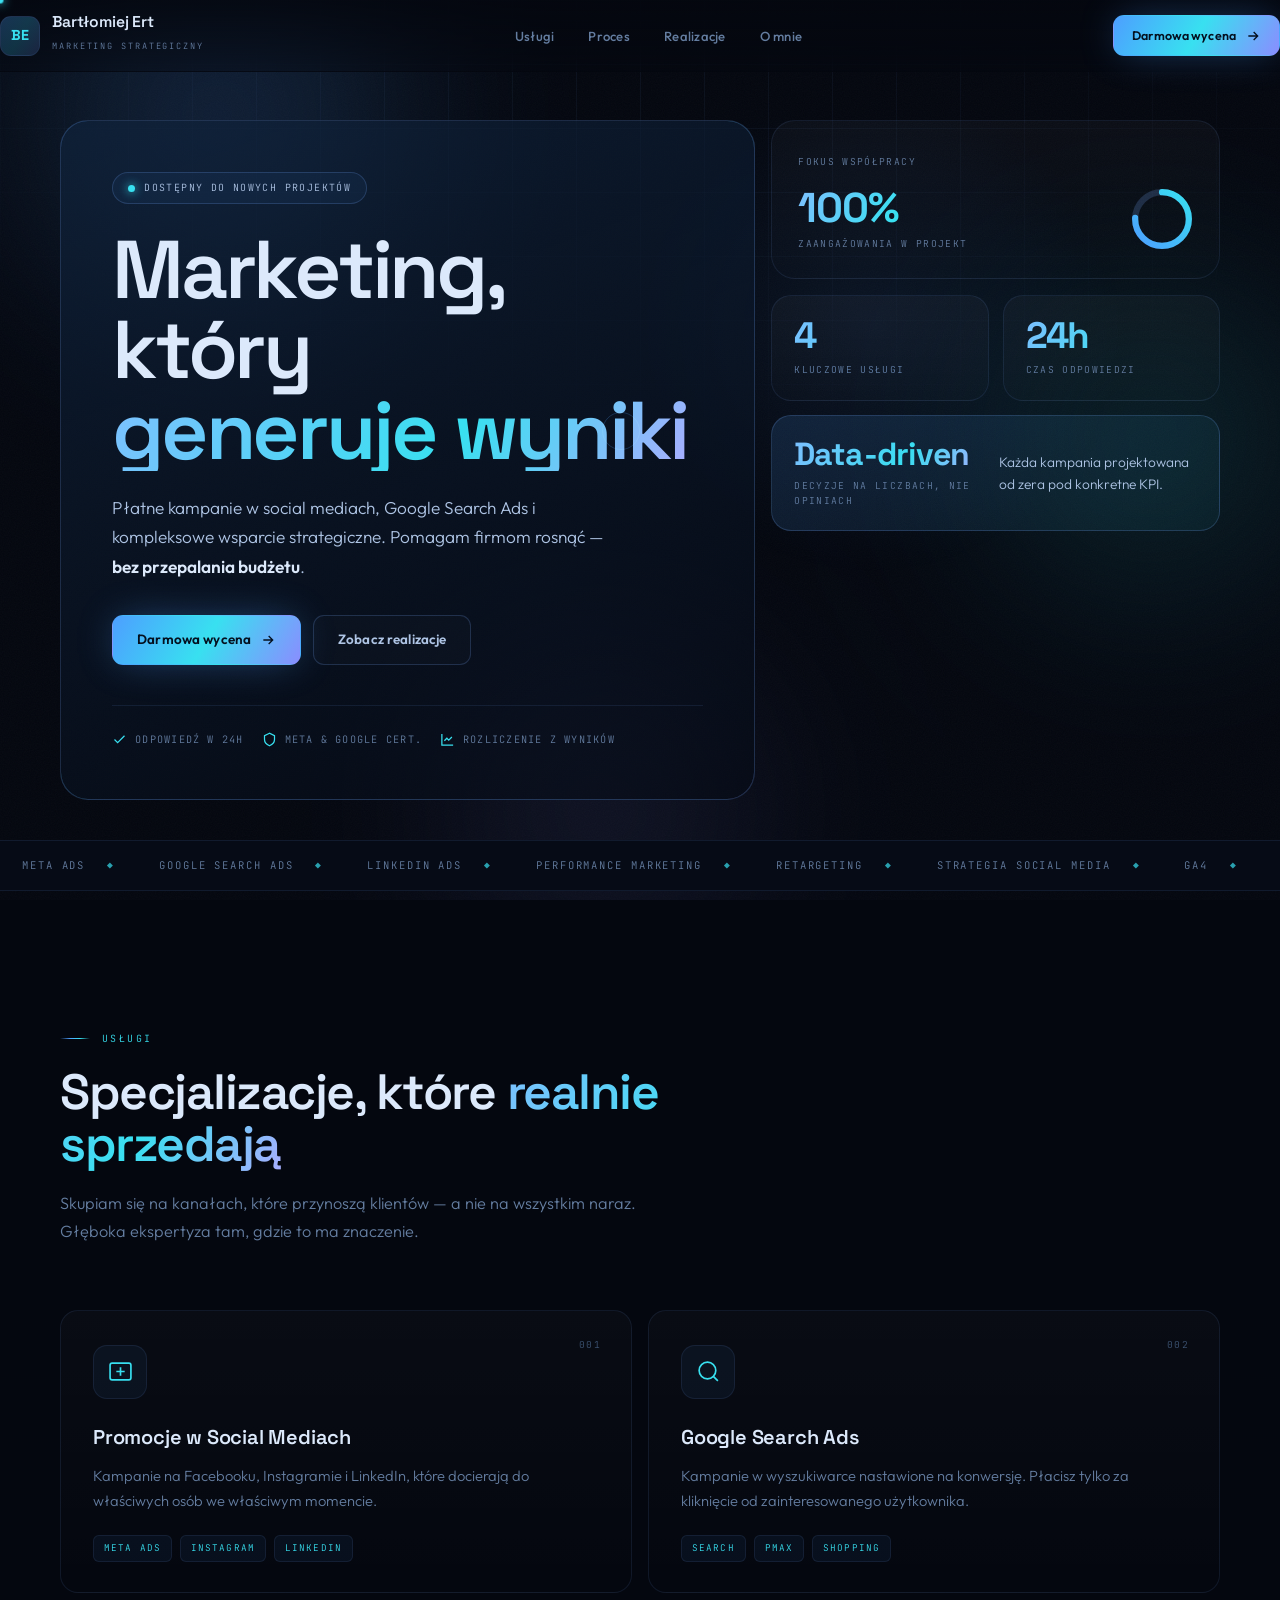
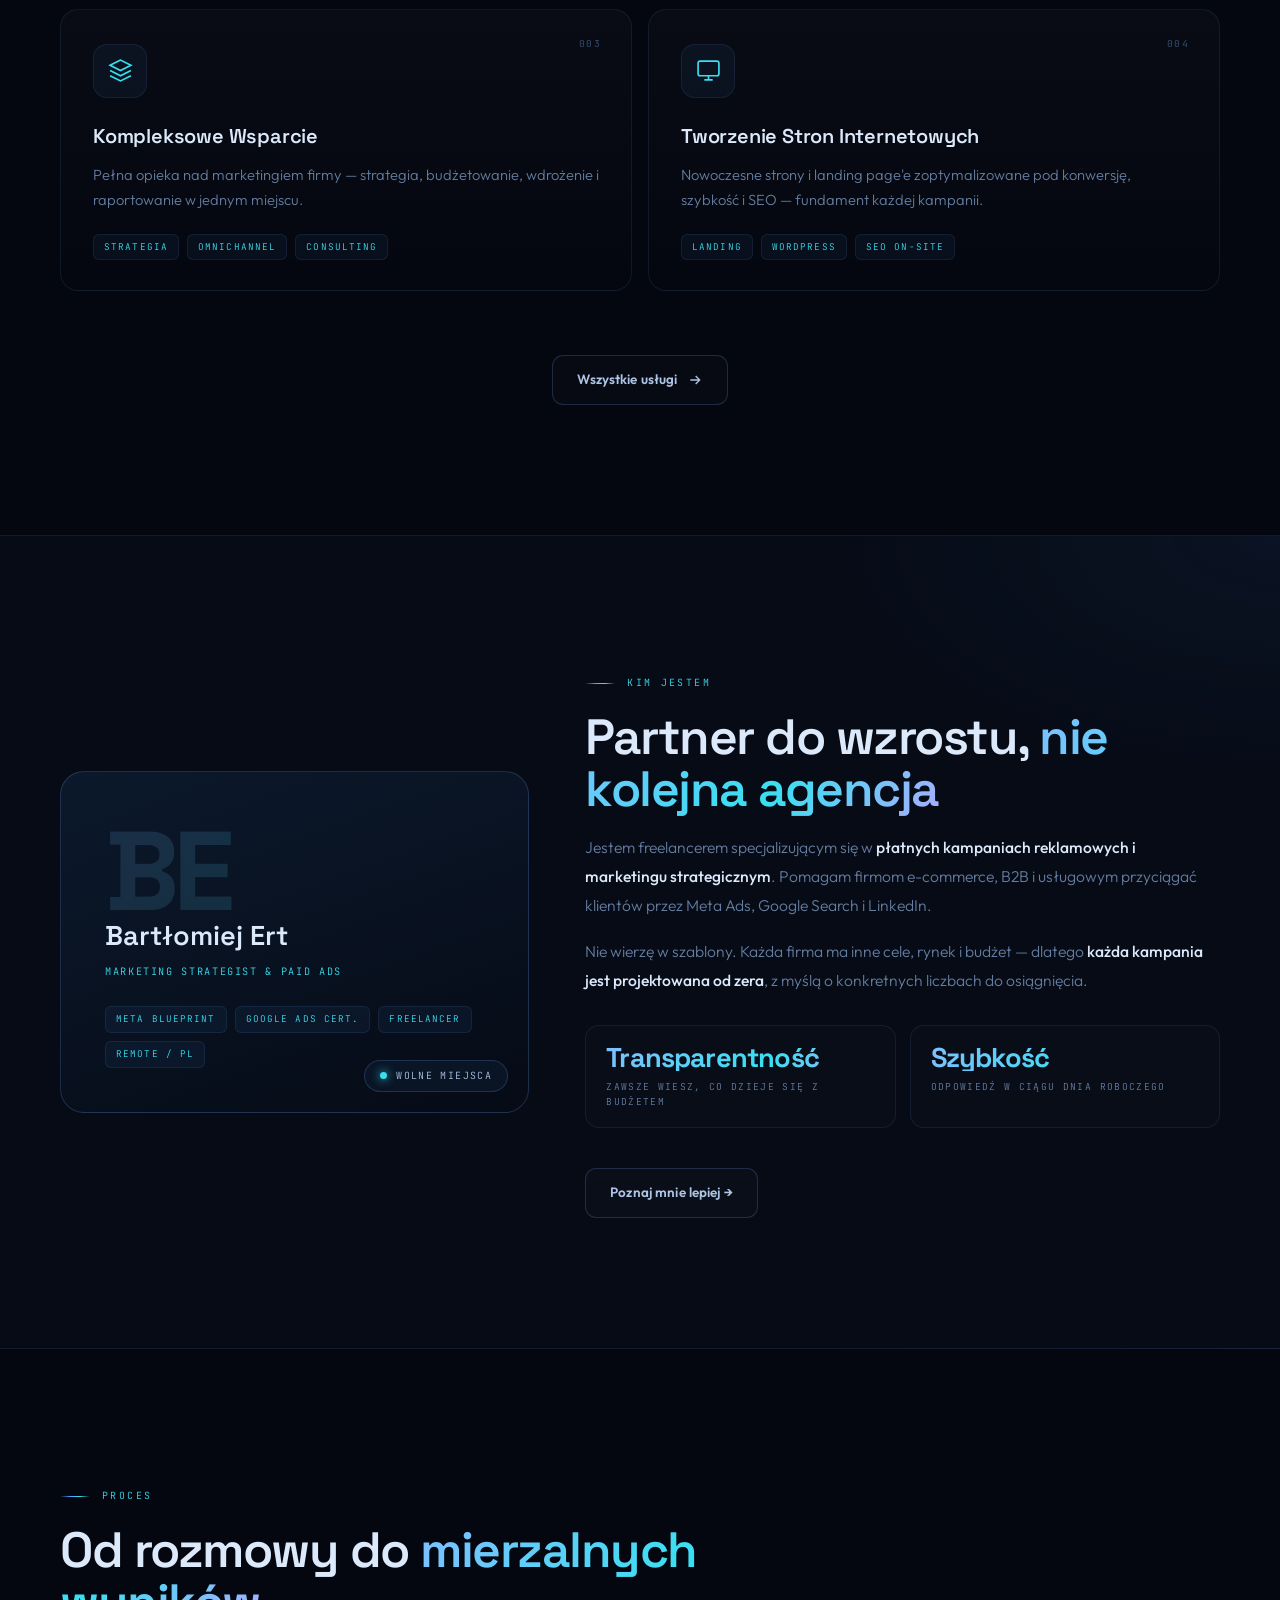
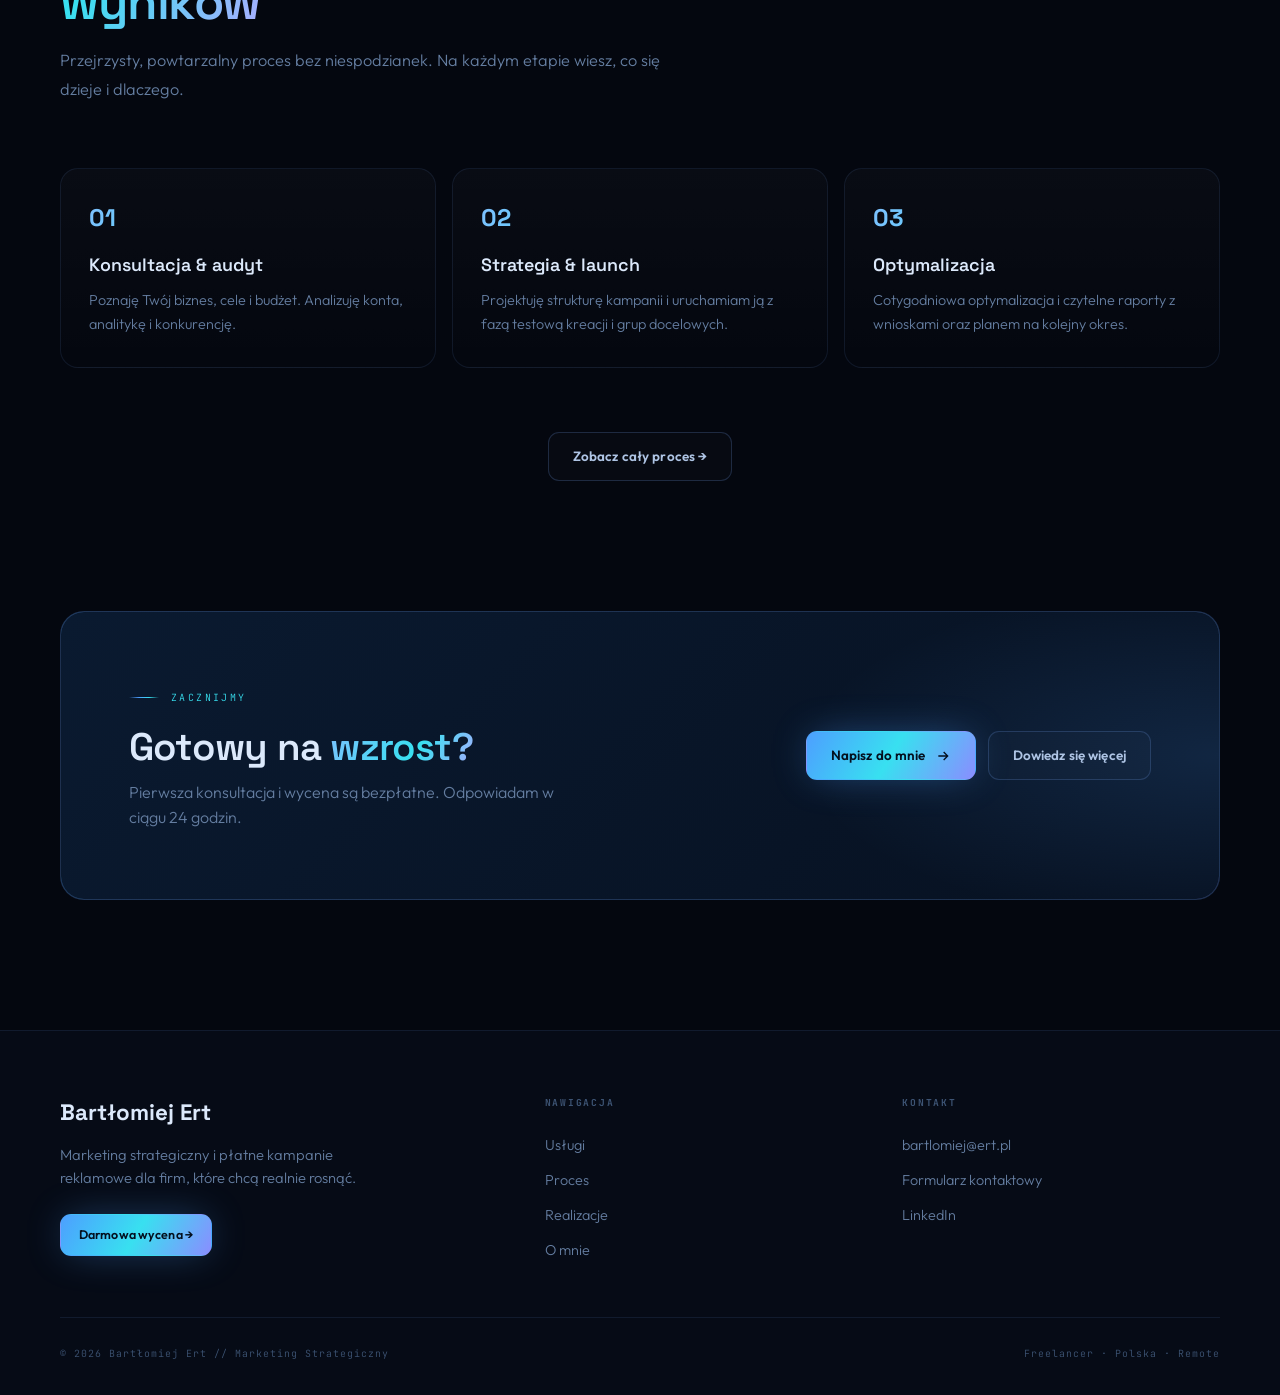
==== index.html @ fcd6c66e "Redesign portfolio: world-class dark-blue technological UI Co-authored-by: Hustler <258043458+Hustle" ====
<!DOCTYPE html>
<html lang="pl">
<head>
<meta charset="UTF-8">
<meta name="viewport" content="width=device-width, initial-scale=1.0">
<title>Bartłomiej Ert — Marketing, który generuje wyniki</title>
<meta name="description" content="Freelancer marketingu strategicznego: Meta Ads, Google Search Ads i LinkedIn. Kampanie nastawione na wynik — bez przepalania budżetu.">
<link rel="preconnect" href="https://fonts.googleapis.com">
<link rel="preconnect" href="https://fonts.gstatic.com" crossorigin>
<link href="https://fonts.googleapis.com/css2?family=Space+Grotesk:wght@400;500;600;700&family=Outfit:wght@300;400;500;600;700;800&family=JetBrains+Mono:wght@400;500&display=swap" rel="stylesheet">
<link rel="stylesheet" href="/style.css">
<style>
  /* ── HERO ── */
  .hero { position: relative; padding: calc(var(--nav-h) + 48px) 0 40px; }
  .hero-spot { position: relative; }
  .hero-spot::before {
    content: ''; position: absolute; inset: 0; pointer-events: none; border-radius: 30px;
    background: radial-gradient(420px circle at var(--sx,70%) var(--sy,30%), var(--azure-10), transparent 60%);
    opacity: .9; transition: background .2s;
  }
  .hero-bento {
    display: grid; grid-template-columns: 1.55fr 1fr; grid-auto-rows: minmax(0, auto);
    gap: 16px; align-items: stretch;
  }
  .hero-main {
    position: relative; overflow: hidden; border-radius: 28px; padding: clamp(30px, 4vw, 52px);
    background: linear-gradient(160deg, rgba(16,35,60,0.7), rgba(6,11,22,0.6));
    border: 1px solid var(--line-2); display: flex; flex-direction: column; justify-content: space-between;
  }
  .hero-main::after { content: ''; position: absolute; inset: -1px; border-radius: inherit; padding: 1px;
    background: var(--grad-brand); opacity: .35;
    -webkit-mask: linear-gradient(#000 0 0) content-box, linear-gradient(#000 0 0); -webkit-mask-composite: xor; mask-composite: exclude; }
  .hero-h1 {
    font-family: var(--ff-disp); font-weight: 600; letter-spacing: -0.04em; line-height: 0.98;
    font-size: clamp(2.6rem, 6.4vw, 5.2rem); margin: 26px 0 22px; color: var(--text);
  }
  .hero-h1 .grad { display: inline-block; }
  .hero-copy { font-size: 1.08rem; color: var(--text-soft); max-width: 46ch; line-height: 1.7; font-weight: 300; }
  .hero-copy b { color: var(--text); font-weight: 600; }
  .hero-cta { display: flex; gap: 12px; flex-wrap: wrap; margin-top: 34px; }
  .hero-trust { display: flex; align-items: center; gap: 18px; margin-top: 40px; padding-top: 26px; border-top: 1px solid var(--line); flex-wrap: wrap; }
  .hero-trust .chip { font-family: var(--mono); font-size: 0.64rem; letter-spacing: 0.12em; text-transform: uppercase; color: var(--muted); display: inline-flex; align-items: center; gap: 8px; }
  .hero-trust .chip svg { width: 15px; height: 15px; color: var(--cyan); }

  .hero-side { display: grid; grid-template-rows: auto 1fr; gap: 16px; }
  .hero-panel { position: relative; overflow: hidden; border-radius: 24px; padding: 26px; background: linear-gradient(180deg, rgba(255,255,255,0.03), rgba(255,255,255,0.006)); border: 1px solid var(--line); }
  .hero-live { display: flex; align-items: center; justify-content: space-between; }
  .hero-live .metric-val { font-size: 2.6rem; }
  .ring { width: 62px; height: 62px; }
  .ring circle { fill: none; stroke-width: 6; }
  .ring .bg { stroke: var(--line-2); }
  .ring .fg { stroke: url(#rg); stroke-linecap: round; transform: rotate(-90deg); transform-origin: 50% 50%; stroke-dasharray: 163; stroke-dashoffset: 40; }

  .hero-stats { display: grid; grid-template-columns: 1fr 1fr; gap: 14px; align-content: start; }
  .hstat { border-radius: 20px; padding: 22px; background: linear-gradient(180deg, rgba(255,255,255,0.03), rgba(255,255,255,0.006)); border: 1px solid var(--line); }
  .hstat .metric-val { font-size: clamp(1.7rem, 3vw, 2.3rem); }
  .hstat.feature { grid-column: span 2; display: flex; align-items: center; justify-content: space-between; gap: 16px;
    background: linear-gradient(135deg, rgba(77,159,255,0.14), rgba(56,224,240,0.05)); border-color: var(--line-2); }
  .hstat.feature p { font-size: 0.86rem; color: var(--text-soft); max-width: 22ch; }

  /* ── LOGO ROW ── */
  .marq-cap { text-align: center; font-family: var(--mono); font-size: 0.62rem; letter-spacing: 0.2em; text-transform: uppercase; color: var(--muted-2); margin-bottom: 22px; }

  /* ── SERVICES ── */
  .svc-grid { display: grid; grid-template-columns: repeat(2, 1fr); gap: 16px; }
  .svc { padding: 34px 32px 30px; position: relative; }
  .svc-num { position: absolute; top: 26px; right: 30px; font-family: var(--mono); font-size: 0.6rem; letter-spacing: 0.14em; color: var(--muted-2); }
  .svc-ic { width: 54px; height: 54px; border-radius: 14px; display: grid; place-items: center; margin-bottom: 22px;
    background: var(--azure-06); border: 1px solid var(--line); transition: background .35s, border-color .35s, transform .35s var(--ease); }
  .svc-ic svg { width: 25px; height: 25px; color: var(--cyan); }
  .svc:hover .svc-ic { background: var(--azure-14); border-color: var(--line-2); transform: translateY(-3px); }
  .svc h3 { font-family: var(--ff-disp); font-weight: 600; font-size: 1.25rem; margin-bottom: 10px; letter-spacing: -0.01em; }
  .svc p { color: var(--muted); font-size: 0.92rem; line-height: 1.7; margin-bottom: 22px; }

  /* ── ABOUT PREVIEW ── */
  .about-wrap { display: grid; grid-template-columns: 0.85fr 1.15fr; gap: 56px; align-items: center; }
  .about-card { position: relative; border-radius: 24px; overflow: hidden; padding: 44px; background: linear-gradient(160deg, rgba(16,35,60,0.6), rgba(6,11,22,0.6)); border: 1px solid var(--line-2); }
  .about-glyph { font-family: var(--ff-disp); font-weight: 700; font-size: 7rem; line-height: 1; letter-spacing: -0.05em; opacity: 0.14; }
  .about-card h3 { font-family: var(--ff-disp); font-weight: 600; font-size: 1.7rem; margin-top: -14px; }
  .about-card .role { font-family: var(--mono); font-size: 0.64rem; letter-spacing: 0.16em; text-transform: uppercase; color: var(--cyan); margin-top: 6px; }
  .about-badges { display: flex; flex-wrap: wrap; gap: 8px; margin-top: 26px; }
  .about-float { position: absolute; right: 20px; bottom: 20px; }
  .about-body p { color: var(--muted); line-height: 1.85; margin-bottom: 16px; font-size: 0.98rem; }
  .about-body b { color: var(--text); font-weight: 500; }
  .about-mini { display: grid; grid-template-columns: repeat(2,1fr); gap: 14px; margin-top: 30px; }
  .about-mini .box { border: 1px solid var(--line); border-radius: 14px; padding: 18px 20px; background: rgba(255,255,255,0.012); }

  /* ── PROCESS PREVIEW ── */
  .steps { display: grid; grid-template-columns: repeat(3, 1fr); gap: 16px; }
  .step { padding: 30px 28px; position: relative; }
  .step .n { font-family: var(--ff-disp); font-weight: 700; font-size: 1.5rem;
    background: var(--grad-text); -webkit-background-clip: text; background-clip: text; -webkit-text-fill-color: transparent; }
  .step h4 { font-family: var(--ff-disp); font-weight: 600; font-size: 1.12rem; margin: 14px 0 8px; }
  .step p { color: var(--muted); font-size: 0.9rem; line-height: 1.7; }

  @media (max-width: 960px) {
    .hero-bento { grid-template-columns: 1fr; }
    .about-wrap { grid-template-columns: 1fr; gap: 32px; }
    .svc-grid, .steps { grid-template-columns: 1fr; }
  }
</style>
</head>
<body>

<!-- NAV -->
<header class="nav">
  <div class="wrap nav-inner">
    <a class="brand" href="/">
      <div class="brand-mark"><span>BE</span></div>
      <div class="brand-text"><b>Bartłomiej Ert</b><small>Marketing Strategiczny</small></div>
    </a>
    <nav>
      <ul class="nav-links">
        <li><a href="/uslugi/">Usługi</a></li>
        <li><a href="/proces/">Proces</a></li>
        <li><a href="/realizacje/">Realizacje</a></li>
        <li><a href="/o-mnie/">O mnie</a></li>
      </ul>
    </nav>
    <div class="nav-actions">
      <a class="btn btn-primary btn-sm" href="/kontakt/" data-magnetic>Darmowa wycena
        <svg viewBox="0 0 24 24" fill="none" stroke="currentColor" stroke-width="2"><path d="M5 12h14M13 6l6 6-6 6"/></svg>
      </a>
      <button class="nav-burger" aria-label="Menu"><span></span><span></span><span></span></button>
    </div>
  </div>
</header>
<div class="mobile-menu">
  <a href="/uslugi/">Usługi</a>
  <a href="/proces/">Proces</a>
  <a href="/realizacje/">Realizacje</a>
  <a href="/o-mnie/">O mnie</a>
  <a class="btn btn-primary btn-block" href="/kontakt/">Darmowa wycena →</a>
</div>

<main>
  <!-- HERO -->
  <section class="hero">
    <div class="wrap hero-spot" data-spotlight>
      <div class="hero-bento">
        <div class="hero-main reveal">
          <div>
            <span class="pill"><span class="dot"></span>Dostępny do nowych projektów</span>
            <h1 class="hero-h1">Marketing, który<br><span class="grad">generuje wyniki</span></h1>
            <p class="hero-copy">Płatne kampanie w social mediach, Google Search Ads i kompleksowe wsparcie strategiczne. Pomagam firmom rosnąć — <b>bez przepalania budżetu</b>.</p>
            <div class="hero-cta">
              <a class="btn btn-primary" href="/kontakt/" data-magnetic>Darmowa wycena
                <svg viewBox="0 0 24 24" fill="none" stroke="currentColor" stroke-width="2"><path d="M5 12h14M13 6l6 6-6 6"/></svg>
              </a>
              <a class="btn btn-ghost" href="/realizacje/">Zobacz realizacje</a>
            </div>
          </div>
          <div class="hero-trust">
            <span class="chip"><svg viewBox="0 0 24 24" fill="none" stroke="currentColor" stroke-width="2"><path d="M20 6 9 17l-5-5"/></svg>Odpowiedź w 24h</span>
            <span class="chip"><svg viewBox="0 0 24 24" fill="none" stroke="currentColor" stroke-width="2"><path d="M12 2 4 6v6c0 5 3.5 8 8 10 4.5-2 8-5 8-10V6l-8-4Z"/></svg>Meta &amp; Google Cert.</span>
            <span class="chip"><svg viewBox="0 0 24 24" fill="none" stroke="currentColor" stroke-width="2"><path d="M3 3v18h18"/><path d="m7 14 4-4 3 3 5-5"/></svg>Rozliczenie z wyników</span>
          </div>
        </div>

        <aside class="hero-side">
          <div class="hero-panel reveal d2">
            <span class="metric-lbl" style="margin-top:0">Fokus współpracy</span>
            <div class="hero-live" style="margin-top:14px">
              <div>
                <div class="metric-val" data-count="100" data-suffix="%">0%</div>
                <div class="metric-lbl">Zaangażowania w projekt</div>
              </div>
              <svg class="ring" viewBox="0 0 60 60" aria-hidden="true">
                <defs><linearGradient id="rg" x1="0" y1="0" x2="1" y2="1"><stop offset="0" stop-color="#4d9fff"/><stop offset="1" stop-color="#38e0f0"/></linearGradient></defs>
                <circle class="bg" cx="30" cy="30" r="26"/>
                <circle class="fg" cx="30" cy="30" r="26"/>
              </svg>
            </div>
          </div>
          <div class="hero-stats reveal d3">
            <div class="hstat">
              <div class="metric-val" data-count="4" data-suffix="">0</div>
              <div class="metric-lbl">Kluczowe usługi</div>
            </div>
            <div class="hstat">
              <div class="metric-val" data-count="24" data-suffix="h">0</div>
              <div class="metric-lbl">Czas odpowiedzi</div>
            </div>
            <div class="hstat feature">
              <div>
                <div class="metric-val" style="font-size:2rem">Data-driven</div>
                <div class="metric-lbl">Decyzje na liczbach, nie opiniach</div>
              </div>
              <p>Każda kampania projektowana od zera pod konkretne KPI.</p>
            </div>
          </div>
        </aside>
      </div>
    </div>
  </section>

  <!-- TICKER -->
  <div class="ticker" aria-hidden="true">
    <div class="ticker-track">
      <span class="ticker-item">Meta Ads</span><span class="ticker-item">Google Search Ads</span><span class="ticker-item">LinkedIn Ads</span><span class="ticker-item">Performance Marketing</span><span class="ticker-item">Retargeting</span><span class="ticker-item">Strategia Social Media</span><span class="ticker-item">GA4</span><span class="ticker-item">Landing Pages</span>
      <span class="ticker-item">Meta Ads</span><span class="ticker-item">Google Search Ads</span><span class="ticker-item">LinkedIn Ads</span><span class="ticker-item">Performance Marketing</span><span class="ticker-item">Retargeting</span><span class="ticker-item">Strategia Social Media</span><span class="ticker-item">GA4</span><span class="ticker-item">Landing Pages</span>
    </div>
  </div>

  <!-- SERVICES -->
  <section class="section">
    <div class="wrap">
      <div class="reveal" style="max-width:640px">
        <div class="kicker"><span>Usługi</span></div>
        <h2 class="h-sec">Specjalizacje, które <span class="grad">realnie sprzedają</span></h2>
        <p class="sub-sec">Skupiam się na kanałach, które przynoszą klientów — a nie na wszystkim naraz. Głęboka ekspertyza tam, gdzie to ma znaczenie.</p>
      </div>

      <div class="svc-grid mt-l">
        <article class="card svc reveal d1" data-tilt="5">
          <span class="svc-num">001</span>
          <div class="svc-ic"><svg viewBox="0 0 24 24" fill="none" stroke="currentColor" stroke-width="1.6"><rect x="2" y="4" width="20" height="16" rx="2"/><path d="M8 12h8M12 8v8"/></svg></div>
          <h3>Promocje w Social Mediach</h3>
          <p>Kampanie na Facebooku, Instagramie i LinkedIn, które docierają do właściwych osób we właściwym momencie.</p>
          <div class="tags"><span class="tag">Meta Ads</span><span class="tag">Instagram</span><span class="tag">LinkedIn</span></div>
        </article>
        <article class="card svc reveal d2" data-tilt="5">
          <span class="svc-num">002</span>
          <div class="svc-ic"><svg viewBox="0 0 24 24" fill="none" stroke="currentColor" stroke-width="1.6"><circle cx="11" cy="11" r="8"/><path d="m21 21-4.35-4.35"/></svg></div>
          <h3>Google Search Ads</h3>
          <p>Kampanie w wyszukiwarce nastawione na konwersję. Płacisz tylko za kliknięcie od zainteresowanego użytkownika.</p>
          <div class="tags"><span class="tag">Search</span><span class="tag">PMax</span><span class="tag">Shopping</span></div>
        </article>
        <article class="card svc reveal d1" data-tilt="5">
          <span class="svc-num">003</span>
          <div class="svc-ic"><svg viewBox="0 0 24 24" fill="none" stroke="currentColor" stroke-width="1.6"><path d="M12 2 2 7l10 5 10-5-10-5z"/><path d="M2 17l10 5 10-5M2 12l10 5 10-5"/></svg></div>
          <h3>Kompleksowe Wsparcie</h3>
          <p>Pełna opieka nad marketingiem firmy — strategia, budżetowanie, wdrożenie i raportowanie w jednym miejscu.</p>
          <div class="tags"><span class="tag">Strategia</span><span class="tag">Omnichannel</span><span class="tag">Consulting</span></div>
        </article>
        <article class="card svc reveal d2" data-tilt="5">
          <span class="svc-num">004</span>
          <div class="svc-ic"><svg viewBox="0 0 24 24" fill="none" stroke="currentColor" stroke-width="1.6"><rect x="2" y="3" width="20" height="14" rx="2"/><path d="M8 21h8M12 17v4"/></svg></div>
          <h3>Tworzenie Stron Internetowych</h3>
          <p>Nowoczesne strony i landing page'e zoptymalizowane pod konwersję, szybkość i SEO — fundament każdej kampanii.</p>
          <div class="tags"><span class="tag">Landing</span><span class="tag">WordPress</span><span class="tag">SEO on-site</span></div>
        </article>
      </div>

      <div class="center mt-l reveal">
        <a class="btn btn-ghost" href="/uslugi/">Wszystkie usługi
          <svg viewBox="0 0 24 24" fill="none" stroke="currentColor" stroke-width="2"><path d="M5 12h14M13 6l6 6-6 6"/></svg>
        </a>
      </div>
    </div>
  </section>

  <!-- ABOUT PREVIEW -->
  <section class="section section-alt">
    <div class="wrap about-wrap">
      <div class="about-card reveal" data-tilt="6">
        <div class="about-glyph grad">BE</div>
        <h3>Bartłomiej Ert</h3>
        <div class="role">Marketing Strategist &amp; Paid Ads</div>
        <div class="about-badges">
          <span class="tag">Meta Blueprint</span><span class="tag">Google Ads Cert.</span><span class="tag">Freelancer</span><span class="tag">Remote / PL</span>
        </div>
        <span class="pill about-float"><span class="dot"></span>Wolne miejsca</span>
      </div>
      <div>
        <div class="kicker reveal"><span>Kim jestem</span></div>
        <h2 class="h-sec reveal">Partner do wzrostu, <span class="grad">nie kolejna agencja</span></h2>
        <div class="about-body reveal d1">
          <p>Jestem freelancerem specjalizującym się w <b>płatnych kampaniach reklamowych i marketingu strategicznym</b>. Pomagam firmom e-commerce, B2B i usługowym przyciągać klientów przez Meta Ads, Google Search i LinkedIn.</p>
          <p>Nie wierzę w szablony. Każda firma ma inne cele, rynek i budżet — dlatego <b>każda kampania jest projektowana od zera</b>, z myślą o konkretnych liczbach do osiągnięcia.</p>
        </div>
        <div class="about-mini reveal d2">
          <div class="box"><div class="metric-val" style="font-size:1.7rem">Transparentność</div><div class="metric-lbl">Zawsze wiesz, co dzieje się z budżetem</div></div>
          <div class="box"><div class="metric-val" style="font-size:1.7rem">Szybkość</div><div class="metric-lbl">Odpowiedź w ciągu dnia roboczego</div></div>
        </div>
        <div class="mt-m reveal d3"><a class="btn btn-ghost" href="/o-mnie/">Poznaj mnie lepiej →</a></div>
      </div>
    </div>
  </section>

  <!-- PROCESS PREVIEW -->
  <section class="section">
    <div class="wrap">
      <div class="reveal" style="max-width:640px">
        <div class="kicker"><span>Proces</span></div>
        <h2 class="h-sec">Od rozmowy do <span class="grad">mierzalnych wyników</span></h2>
        <p class="sub-sec">Przejrzysty, powtarzalny proces bez niespodzianek. Na każdym etapie wiesz, co się dzieje i dlaczego.</p>
      </div>
      <div class="steps mt-l">
        <article class="card step reveal d1"><div class="n">01</div><h4>Konsultacja &amp; audyt</h4><p>Poznaję Twój biznes, cele i budżet. Analizuję konta, analitykę i konkurencję.</p></article>
        <article class="card step reveal d2"><div class="n">02</div><h4>Strategia &amp; launch</h4><p>Projektuję strukturę kampanii i uruchamiam ją z fazą testową kreacji i grup docelowych.</p></article>
        <article class="card step reveal d3"><div class="n">03</div><h4>Optymalizacja</h4><p>Cotygodniowa optymalizacja i czytelne raporty z wnioskami oraz planem na kolejny okres.</p></article>
      </div>
      <div class="center mt-l reveal"><a class="btn btn-ghost" href="/proces/">Zobacz cały proces →</a></div>
    </div>
  </section>

  <!-- CTA -->
  <section class="section" style="padding-top:0">
    <div class="wrap">
      <div class="cta-banner reveal">
        <div>
          <div class="kicker"><span>Zacznijmy</span></div>
          <h3>Gotowy na <span class="grad">wzrost?</span></h3>
          <p>Pierwsza konsultacja i wycena są bezpłatne. Odpowiadam w ciągu 24 godzin.</p>
        </div>
        <div class="cta-actions">
          <a class="btn btn-primary" href="/kontakt/" data-magnetic>Napisz do mnie
            <svg viewBox="0 0 24 24" fill="none" stroke="currentColor" stroke-width="2"><path d="M5 12h14M13 6l6 6-6 6"/></svg>
          </a>
          <a class="btn btn-ghost" href="/o-mnie/">Dowiedz się więcej</a>
        </div>
      </div>
    </div>
  </section>
</main>

<!-- FOOTER -->
<footer class="footer">
  <div class="wrap">
    <div class="footer-top">
      <div class="footer-brand">
        <b>Bartłomiej Ert</b>
        <p>Marketing strategiczny i płatne kampanie reklamowe dla firm, które chcą realnie rosnąć.</p>
        <div class="mt-s"><a class="btn btn-primary btn-sm" href="/kontakt/">Darmowa wycena →</a></div>
      </div>
      <div class="footer-col">
        <h4>Nawigacja</h4>
        <a href="/uslugi/">Usługi</a><a href="/proces/">Proces</a><a href="/realizacje/">Realizacje</a><a href="/o-mnie/">O mnie</a>
      </div>
      <div class="footer-col">
        <h4>Kontakt</h4>
        <a href="mailto:bartlomiej@ert.pl">bartlomiej@ert.pl</a><a href="/kontakt/">Formularz kontaktowy</a><a href="https://linkedin.com" target="_blank" rel="noopener">LinkedIn</a>
      </div>
    </div>
    <div class="footer-bottom">
      <span>© <span data-year>2025</span> Bartłomiej Ert <span class="footer-dot">//</span> Marketing Strategiczny</span>
      <span>Freelancer <span class="footer-dot">·</span> Polska <span class="footer-dot">·</span> Remote</span>
    </div>
  </div>
</footer>

<script src="/app.js"></script>
</body>
</html>
---- style.css ----
/* ═══════════════════════════════════════════════════════════════
   BARTŁOMIEJ ERT — MARKETING STRATEGICZNY
   World-class dark-blue technological design system
   Shared stylesheet · v2
═══════════════════════════════════════════════════════════════ */

/* ───────────────────────────────────────────
   1 · DESIGN TOKENS
─────────────────────────────────────────── */
:root {
  /* Surfaces — deep space navy */
  --bg:        #04070f;
  --bg-1:      #060b16;
  --bg-2:      #080f1e;
  --bg-3:      #0b1424;
  --card:      #0a1322;
  --card-2:    #0d1a2d;
  --card-h:    #10233c;

  /* Ink */
  --text:      #dce9fb;
  --text-soft: #aec4e4;
  --muted:     #647da0;
  --muted-2:   #3d5474;

  /* Brand — electric azure → cyan → violet */
  --azure:     #4d9fff;
  --cyan:      #38e0f0;
  --violet:    #8a8dff;
  --accent:    #4d9fff;
  --accent-2:  #38e0f0;

  /* Brand alphas */
  --azure-06:  rgba(77,159,255,0.06);
  --azure-10:  rgba(77,159,255,0.10);
  --azure-14:  rgba(77,159,255,0.14);
  --azure-22:  rgba(77,159,255,0.22);
  --cyan-10:   rgba(56,224,240,0.10);

  /* Lines & glass */
  --line:      rgba(120,170,255,0.10);
  --line-2:    rgba(120,170,255,0.20);
  --glass:     rgba(14,26,46,0.55);
  --glass-2:   rgba(10,19,34,0.72);

  /* Gradients */
  --grad-brand:  linear-gradient(120deg, #4d9fff 0%, #38e0f0 50%, #8a8dff 100%);
  --grad-text:   linear-gradient(120deg, #7ec0ff 0%, #38e0f0 60%, #a9adff 100%);
  --grad-line:   linear-gradient(90deg, transparent, var(--azure), var(--cyan), transparent);

  /* Shadows / glows */
  --shadow:      0 30px 90px -30px rgba(0,0,0,0.8);
  --glow-azure:  0 0 40px -8px rgba(77,159,255,0.45);
  --glow-cyan:   0 0 50px -10px rgba(56,224,240,0.4);

  /* Type */
  --ff:      'Outfit', system-ui, -apple-system, sans-serif;
  --ff-disp: 'Space Grotesk', var(--ff);
  --mono:    'JetBrains Mono', ui-monospace, monospace;

  /* Layout */
  --max:     1280px;
  --gutter:  clamp(20px, 5vw, 60px);
  --radius:  18px;
  --radius-sm: 12px;

  --ease:    cubic-bezier(0.16, 1, 0.3, 1);
  --nav-h:   72px;
}

/* ───────────────────────────────────────────
   2 · RESET
─────────────────────────────────────────── */
*, *::before, *::after { box-sizing: border-box; margin: 0; padding: 0; }
html { scroll-behavior: smooth; -webkit-text-size-adjust: 100%; }
@media (prefers-reduced-motion: reduce) {
  html { scroll-behavior: auto; }
  *, *::before, *::after { animation-duration: 0.001ms !important; transition-duration: 0.01ms !important; }
}
body {
  font-family: var(--ff);
  font-weight: 300;
  color: var(--text);
  background: var(--bg);
  line-height: 1.6;
  overflow-x: hidden;
  min-height: 100vh;
  -webkit-font-smoothing: antialiased;
  text-rendering: optimizeLegibility;
}
img, svg { display: block; max-width: 100%; }
a { color: inherit; text-decoration: none; }
button, input, textarea, select { font: inherit; color: inherit; }
::selection { background: rgba(77,159,255,0.28); color: #fff; }

::-webkit-scrollbar { width: 9px; height: 9px; }
::-webkit-scrollbar-track { background: var(--bg); }
::-webkit-scrollbar-thumb { background: linear-gradient(180deg, var(--azure), var(--cyan)); border-radius: 6px; border: 2px solid var(--bg); }

/* ───────────────────────────────────────────
   3 · AMBIENT BACKGROUND (aurora + grid + noise)
─────────────────────────────────────────── */
.fx-bg { position: fixed; inset: 0; z-index: -2; pointer-events: none; overflow: hidden; }
.fx-aurora {
  position: absolute; border-radius: 50%; filter: blur(90px); opacity: 0.5;
  mix-blend-mode: screen; will-change: transform;
}
.fx-aurora.a1 { width: 46vw; height: 46vw; top: -14vw; left: -6vw;  background: radial-gradient(circle, rgba(77,159,255,0.5), transparent 65%); animation: drift1 22s ease-in-out infinite; }
.fx-aurora.a2 { width: 40vw; height: 40vw; top: 20vh; right: -10vw; background: radial-gradient(circle, rgba(56,224,240,0.34), transparent 65%); animation: drift2 26s ease-in-out infinite; }
.fx-aurora.a3 { width: 38vw; height: 38vw; bottom: -12vw; left: 28vw; background: radial-gradient(circle, rgba(138,141,255,0.30), transparent 65%); animation: drift3 30s ease-in-out infinite; }
.fx-grid {
  position: absolute; inset: 0;
  background-image:
    linear-gradient(var(--line) 1px, transparent 1px),
    linear-gradient(90deg, var(--line) 1px, transparent 1px);
  background-size: 64px 64px;
  mask-image: radial-gradient(ellipse 90% 70% at 50% 0%, #000 10%, transparent 75%);
  -webkit-mask-image: radial-gradient(ellipse 90% 70% at 50% 0%, #000 10%, transparent 75%);
  opacity: 0.6;
}
.fx-noise {
  position: absolute; inset: 0; opacity: 0.035;
  background-image: url("data:image/svg+xml,%3Csvg xmlns='http://www.w3.org/2000/svg' width='140' height='140'%3E%3Cfilter id='n'%3E%3CfeTurbulence type='fractalNoise' baseFrequency='0.85' numOctaves='3' stitchTiles='stitch'/%3E%3C/filter%3E%3Crect width='100%25' height='100%25' filter='url(%23n)'/%3E%3C/svg%3E");
}
@keyframes drift1 { 0%,100%{transform:translate(0,0) scale(1)} 50%{transform:translate(6vw,4vh) scale(1.12)} }
@keyframes drift2 { 0%,100%{transform:translate(0,0) scale(1)} 50%{transform:translate(-5vw,6vh) scale(1.1)} }
@keyframes drift3 { 0%,100%{transform:translate(0,0) scale(1)} 50%{transform:translate(3vw,-5vh) scale(1.15)} }

/* ───────────────────────────────────────────
   4 · CURSOR / PROGRESS / OVERLAYS
─────────────────────────────────────────── */
.cursor-dot, .cursor-ring {
  position: fixed; top: 0; left: 0; border-radius: 50%;
  pointer-events: none; z-index: 9999; translate: -50% -50%;
  mix-blend-mode: screen;
}
.cursor-dot  { width: 7px; height: 7px; background: var(--cyan); box-shadow: 0 0 10px var(--cyan); }
.cursor-ring { width: 38px; height: 38px; border: 1px solid var(--azure-22); transition: width .25s var(--ease), height .25s var(--ease), border-color .25s, background .25s; }
.cursor-ring.hover { width: 60px; height: 60px; border-color: var(--cyan); background: rgba(56,224,240,0.06); }
@media (hover: none), (max-width: 900px) { .cursor-dot, .cursor-ring { display: none; } }

.scroll-progress {
  position: fixed; top: 0; left: 0; height: 2px; width: 0%;
  background: var(--grad-brand); z-index: 300; box-shadow: 0 0 12px rgba(77,159,255,0.6);
}

/* ───────────────────────────────────────────
   5 · LAYOUT
─────────────────────────────────────────── */
.wrap { width: min(100% - (var(--gutter) * 2), var(--max)); margin-inline: auto; }
.section { padding: clamp(72px, 11vw, 130px) 0; position: relative; }
.section-alt { background:
  radial-gradient(ellipse 60% 50% at 100% 0%, var(--azure-06), transparent 60%),
  var(--bg-1);
  border-block: 1px solid var(--line);
}

/* Section label (mono kicker) */
.kicker { display: inline-flex; align-items: center; gap: 12px; margin-bottom: 20px; }
.kicker::before { content: ''; width: 30px; height: 1px; background: var(--grad-line); }
.kicker span {
  font-family: var(--mono); font-size: 0.62rem; letter-spacing: 0.24em;
  text-transform: uppercase; color: var(--cyan);
}
.eyebrow-center { justify-content: center; }
.eyebrow-center::after { content: ''; width: 30px; height: 1px; background: var(--grad-line); }

.h-sec {
  font-family: var(--ff-disp); font-weight: 600;
  font-size: clamp(2rem, 4vw, 3.1rem); line-height: 1.05;
  letter-spacing: -0.03em; color: var(--text); margin-bottom: 18px;
}
.sub-sec { font-size: 1.02rem; color: var(--muted); max-width: 56ch; line-height: 1.75; }
.grad { background: var(--grad-text); -webkit-background-clip: text; background-clip: text; -webkit-text-fill-color: transparent; }
.acc { color: var(--cyan); }

/* ───────────────────────────────────────────
   6 · NAV
─────────────────────────────────────────── */
.nav {
  position: fixed; inset: 0 0 auto 0; z-index: 250; height: var(--nav-h);
  display: flex; align-items: center;
  background: linear-gradient(180deg, rgba(4,7,15,0.85), rgba(4,7,15,0.4));
  backdrop-filter: blur(18px); -webkit-backdrop-filter: blur(18px);
  border-bottom: 1px solid transparent;
  transition: transform .45s var(--ease), background .35s, border-color .35s;
}
.nav.scrolled { background: var(--glass-2); border-bottom-color: var(--line); }
.nav.hidden { transform: translateY(-105%); }
.nav-inner { display: flex; align-items: center; justify-content: space-between; width: 100%; gap: 20px; }

.brand { display: flex; align-items: center; gap: 12px; }
.brand-mark {
  width: 40px; height: 40px; display: grid; place-items: center; position: relative;
  border-radius: 11px; background: linear-gradient(160deg, #0f2137, #081221);
  border: 1px solid var(--line-2); overflow: hidden;
}
.brand-mark::after { content: ''; position: absolute; inset: 0; background: var(--grad-brand); opacity: 0.14; }
.brand-mark span { font-family: var(--ff-disp); font-weight: 700; font-size: 0.9rem; color: var(--cyan); position: relative; z-index: 1; }
.brand-text b { font-family: var(--ff-disp); font-weight: 600; font-size: 0.98rem; color: var(--text); letter-spacing: -0.01em; display: block; line-height: 1; }
.brand-text small { font-family: var(--mono); font-size: 0.54rem; letter-spacing: 0.22em; text-transform: uppercase; color: var(--muted); }

.nav-links { display: flex; align-items: center; gap: 6px; list-style: none; }
.nav-links a {
  position: relative; padding: 9px 14px; border-radius: 9px;
  font-size: 0.82rem; font-weight: 500; letter-spacing: 0.02em; color: var(--muted);
  transition: color .25s, background .25s;
}
.nav-links a:hover { color: var(--text); background: var(--azure-06); }
.nav-links a.active { color: var(--cyan); }
.nav-links a.active::after {
  content: ''; position: absolute; left: 14px; right: 14px; bottom: 3px; height: 1px;
  background: var(--grad-line);
}
.nav-actions { display: flex; align-items: center; gap: 12px; }

.btn {
  --b: var(--azure);
  display: inline-flex; align-items: center; justify-content: center; gap: 9px;
  font-family: var(--ff); font-weight: 600; font-size: 0.84rem; letter-spacing: 0.01em;
  padding: 13px 24px; border-radius: 11px; cursor: pointer; border: 1px solid transparent;
  position: relative; overflow: hidden; transition: transform .3s var(--ease), box-shadow .3s, border-color .3s, color .3s, background .3s;
  white-space: nowrap;
}
.btn svg { width: 16px; height: 16px; }
.btn-primary { color: #04101f; background: var(--grad-brand); box-shadow: var(--glow-azure); }
.btn-primary::after {
  content: ''; position: absolute; inset: 0; background: linear-gradient(120deg, transparent, rgba(255,255,255,0.5), transparent);
  transform: translateX(-120%); transition: transform .6s var(--ease);
}
.btn-primary:hover { transform: translateY(-2px); box-shadow: 0 0 46px -6px rgba(56,224,240,0.6); }
.btn-primary:hover::after { transform: translateX(120%); }
.btn-ghost { color: var(--text-soft); border-color: var(--line-2); background: rgba(255,255,255,0.015); }
.btn-ghost:hover { color: var(--cyan); border-color: var(--cyan); transform: translateY(-2px); background: var(--azure-06); }
.btn-sm { padding: 10px 18px; font-size: 0.78rem; }
.btn-block { width: 100%; }

/* Mobile nav */
.nav-burger {
  display: none; width: 44px; height: 44px; border-radius: 11px; cursor: pointer;
  border: 1px solid var(--line-2); background: rgba(255,255,255,0.02);
  flex-direction: column; align-items: center; justify-content: center; gap: 5px;
}
.nav-burger span { width: 18px; height: 2px; background: var(--text); border-radius: 2px; transition: transform .3s var(--ease), opacity .2s; }
.nav-burger.open span:nth-child(1) { transform: translateY(7px) rotate(45deg); }
.nav-burger.open span:nth-child(2) { opacity: 0; }
.nav-burger.open span:nth-child(3) { transform: translateY(-7px) rotate(-45deg); }

.mobile-menu {
  position: fixed; inset: var(--nav-h) 0 auto 0; z-index: 240;
  background: var(--glass-2); backdrop-filter: blur(22px); -webkit-backdrop-filter: blur(22px);
  border-bottom: 1px solid var(--line); padding: 22px var(--gutter) 32px;
  display: flex; flex-direction: column; gap: 6px;
  transform: translateY(-12px); opacity: 0; pointer-events: none; transition: transform .4s var(--ease), opacity .3s;
}
.mobile-menu.open { transform: translateY(0); opacity: 1; pointer-events: auto; }
.mobile-menu a { padding: 14px 8px; font-family: var(--ff-disp); font-size: 1.3rem; color: var(--text-soft); border-bottom: 1px solid var(--line); }
.mobile-menu a:last-of-type { border-bottom: none; }
.mobile-menu .btn { margin-top: 14px; }

/* ───────────────────────────────────────────
   7 · REVEAL ANIMATION
─────────────────────────────────────────── */
.reveal { opacity: 0; transform: translateY(30px); transition: opacity .8s var(--ease), transform .8s var(--ease); }
.reveal.in { opacity: 1; transform: none; }
.d1 { transition-delay: .08s; } .d2 { transition-delay: .16s; } .d3 { transition-delay: .24s; }
.d4 { transition-delay: .32s; } .d5 { transition-delay: .4s; } .d6 { transition-delay: .48s; }

/* ───────────────────────────────────────────
   8 · CARDS & GLASS
─────────────────────────────────────────── */
.card {
  position: relative; background: linear-gradient(180deg, rgba(255,255,255,0.025), rgba(255,255,255,0.005));
  border: 1px solid var(--line); border-radius: var(--radius); overflow: hidden;
  transition: border-color .4s, transform .4s var(--ease), background .4s;
}
.card::before {
  content: ''; position: absolute; inset: 0; border-radius: inherit; padding: 1px;
  background: radial-gradient(300px circle at var(--mx, 50%) var(--my, 0%), var(--azure-22), transparent 60%);
  -webkit-mask: linear-gradient(#000 0 0) content-box, linear-gradient(#000 0 0);
  -webkit-mask-composite: xor; mask-composite: exclude;
  opacity: 0; transition: opacity .4s;
}
.card:hover { border-color: var(--line-2); background: linear-gradient(180deg, rgba(255,255,255,0.04), rgba(255,255,255,0.01)); }
.card:hover::before { opacity: 1; }

.tag {
  font-family: var(--mono); font-size: 0.58rem; letter-spacing: 0.12em; text-transform: uppercase;
  color: var(--cyan); border: 1px solid var(--line); background: var(--azure-06);
  padding: 5px 10px; border-radius: 6px; white-space: nowrap;
}
.tags { display: flex; flex-wrap: wrap; gap: 8px; }

.pill {
  display: inline-flex; align-items: center; gap: 9px; padding: 7px 15px; border-radius: 999px;
  border: 1px solid var(--line-2); background: var(--azure-06);
  font-family: var(--mono); font-size: 0.62rem; letter-spacing: 0.14em; text-transform: uppercase; color: var(--text-soft);
}
.pill .dot { width: 7px; height: 7px; border-radius: 50%; background: var(--cyan); box-shadow: 0 0 10px var(--cyan); animation: pulse 2s ease-in-out infinite; }
@keyframes pulse { 0%,100%{ opacity:1; transform:scale(1); } 50%{ opacity:.4; transform:scale(.8); } }

/* ───────────────────────────────────────────
   9 · TICKER
─────────────────────────────────────────── */
.ticker { border-block: 1px solid var(--line); background: var(--bg-1); overflow: hidden; padding: 16px 0; }
.ticker-track { display: flex; width: max-content; animation: ticker 32s linear infinite; }
.ticker:hover .ticker-track { animation-play-state: paused; }
.ticker-item {
  display: inline-flex; align-items: center; gap: 22px; padding: 0 22px;
  font-family: var(--mono); font-size: 0.66rem; letter-spacing: 0.18em; text-transform: uppercase; color: var(--muted); flex-shrink: 0;
}
.ticker-item::after { content: '◆'; color: var(--cyan); font-size: 0.6rem; opacity: 0.7; }
@keyframes ticker { to { transform: translateX(-50%); } }

/* ───────────────────────────────────────────
   10 · STAT / METRIC
─────────────────────────────────────────── */
.metric-val { font-family: var(--ff-disp); font-weight: 700; letter-spacing: -0.03em; line-height: 1;
  background: var(--grad-text); -webkit-background-clip: text; background-clip: text; -webkit-text-fill-color: transparent; }
.metric-lbl { font-family: var(--mono); font-size: 0.6rem; letter-spacing: 0.14em; text-transform: uppercase; color: var(--muted); margin-top: 8px; }

/* ───────────────────────────────────────────
   11 · PAGE HERO (subpages)
─────────────────────────────────────────── */
.page-hero { padding: calc(var(--nav-h) + 60px) 0 60px; position: relative; border-bottom: 1px solid var(--line); }
.breadcrumb { display: flex; align-items: center; gap: 10px; font-family: var(--mono); font-size: 0.62rem; letter-spacing: 0.16em; text-transform: uppercase; color: var(--muted-2); margin-bottom: 22px; }
.breadcrumb a { color: var(--muted-2); transition: color .2s; }
.breadcrumb a:hover { color: var(--cyan); }
.breadcrumb .sep { opacity: 0.6; }
.breadcrumb .cur { color: var(--cyan); }
.page-title { font-family: var(--ff-disp); font-weight: 600; font-size: clamp(2.4rem, 6vw, 4.4rem); line-height: 1.02; letter-spacing: -0.03em; margin-bottom: 20px; }
.page-sub { font-size: 1.08rem; color: var(--muted); max-width: 60ch; line-height: 1.75; }

/* ───────────────────────────────────────────
   12 · FOOTER
─────────────────────────────────────────── */
.footer { border-top: 1px solid var(--line); background: var(--bg-1); padding: 64px 0 34px; }
.footer-top { display: grid; grid-template-columns: 1.4fr 1fr 1fr; gap: 40px; margin-bottom: 48px; }
.footer-brand b { font-family: var(--ff-disp); font-size: 1.4rem; color: var(--text); }
.footer-brand p { color: var(--muted); margin-top: 12px; max-width: 34ch; font-size: 0.92rem; }
.footer-col h4 { font-family: var(--mono); font-size: 0.6rem; letter-spacing: 0.18em; text-transform: uppercase; color: var(--muted-2); margin-bottom: 18px; }
.footer-col a { display: block; color: var(--muted); font-size: 0.9rem; padding: 6px 0; transition: color .2s, transform .2s; }
.footer-col a:hover { color: var(--cyan); transform: translateX(4px); }
.footer-bottom { display: flex; justify-content: space-between; align-items: center; gap: 16px; padding-top: 28px; border-top: 1px solid var(--line); }
.footer-bottom span { font-family: var(--mono); font-size: 0.62rem; letter-spacing: 0.1em; color: var(--muted-2); }
.footer-dot { color: var(--cyan); }

/* ───────────────────────────────────────────
   13 · CTA BANNER
─────────────────────────────────────────── */
.cta-banner {
  position: relative; border-radius: 24px; overflow: hidden; padding: clamp(36px, 6vw, 68px);
  display: flex; align-items: center; justify-content: space-between; gap: 40px; flex-wrap: wrap;
  background: linear-gradient(135deg, #0a1a30, #071121);
  border: 1px solid var(--line-2);
}
.cta-banner::before { content: ''; position: absolute; inset: 0; background: radial-gradient(ellipse 60% 100% at 100% 50%, var(--azure-14), transparent 60%); }
.cta-banner::after { content: ''; position: absolute; inset: -1px; border-radius: inherit; padding: 1px; background: var(--grad-brand); opacity: 0.4;
  -webkit-mask: linear-gradient(#000 0 0) content-box, linear-gradient(#000 0 0); -webkit-mask-composite: xor; mask-composite: exclude; }
.cta-banner > * { position: relative; z-index: 1; }
.cta-banner h3 { font-family: var(--ff-disp); font-weight: 600; font-size: clamp(1.5rem, 3.4vw, 2.4rem); letter-spacing: -0.02em; line-height: 1.1; margin-bottom: 12px; }
.cta-banner p { color: var(--muted); max-width: 42ch; }
.cta-actions { display: flex; gap: 12px; flex-wrap: wrap; }

/* ───────────────────────────────────────────
   14 · FORM
─────────────────────────────────────────── */
.field { margin-bottom: 20px; }
.field label { display: block; font-family: var(--mono); font-size: 0.6rem; letter-spacing: 0.14em; text-transform: uppercase; color: var(--muted); margin-bottom: 9px; }
.field input, .field select, .field textarea {
  width: 100%; background: rgba(4,8,16,0.6); border: 1px solid var(--line); border-radius: 11px;
  padding: 14px 16px; font-size: 0.94rem; transition: border-color .25s, box-shadow .25s, background .25s; outline: none; appearance: none;
}
.field input:focus, .field select:focus, .field textarea:focus { border-color: var(--azure); box-shadow: 0 0 0 3px var(--azure-10); background: rgba(4,8,16,0.85); }
.field input::placeholder, .field textarea::placeholder { color: var(--muted-2); }
.field textarea { resize: vertical; min-height: 130px; line-height: 1.6; }
.field select { cursor: pointer;
  background-image: url("data:image/svg+xml,%3Csvg xmlns='http://www.w3.org/2000/svg' width='12' height='8'%3E%3Cpath d='M1 1l5 5 5-5' stroke='%234d9fff' stroke-width='1.6' fill='none'/%3E%3C/svg%3E");
  background-repeat: no-repeat; background-position: right 16px center; }
.field select option { background: var(--bg-2); }
.field-row { display: grid; grid-template-columns: 1fr 1fr; gap: 16px; }

/* ───────────────────────────────────────────
   15 · FAQ
─────────────────────────────────────────── */
.faq { border-top: 1px solid var(--line); }
.faq-item { border-bottom: 1px solid var(--line); }
.faq-q { display: flex; justify-content: space-between; align-items: center; gap: 20px; padding: 24px 4px; cursor: pointer; font-family: var(--ff-disp); font-weight: 500; font-size: 1.05rem; color: var(--text-soft); transition: color .25s; user-select: none; }
.faq-q:hover { color: var(--cyan); }
.faq-item.open .faq-q { color: var(--cyan); }
.faq-icon { position: relative; width: 18px; height: 18px; flex-shrink: 0; }
.faq-icon::before, .faq-icon::after { content: ''; position: absolute; background: currentColor; border-radius: 2px; }
.faq-icon::before { top: 50%; left: 0; right: 0; height: 2px; transform: translateY(-50%); }
.faq-icon::after { left: 50%; top: 0; bottom: 0; width: 2px; transform: translateX(-50%); transition: transform .3s var(--ease); }
.faq-item.open .faq-icon::after { transform: translateX(-50%) scaleY(0); }
.faq-a { max-height: 0; overflow: hidden; transition: max-height .45s var(--ease); }
.faq-a p { color: var(--muted); line-height: 1.8; padding-bottom: 24px; max-width: 68ch; font-size: 0.95rem; }
.faq-item.open .faq-a { max-height: 360px; }

/* ───────────────────────────────────────────
   16 · UTILITIES
─────────────────────────────────────────── */
.center { text-align: center; }
.mx-auto { margin-inline: auto; }
.mt-s { margin-top: 24px; } .mt-m { margin-top: 40px; } .mt-l { margin-top: 64px; }
.grid { display: grid; gap: 20px; }
.g-2 { grid-template-columns: repeat(2, 1fr); }
.g-3 { grid-template-columns: repeat(3, 1fr); }
.g-4 { grid-template-columns: repeat(4, 1fr); }
.divider { height: 1px; background: var(--grad-line); border: none; }

/* ───────────────────────────────────────────
   17 · RESPONSIVE
─────────────────────────────────────────── */
@media (max-width: 1024px) {
  .footer-top { grid-template-columns: 1fr 1fr; }
  .g-4 { grid-template-columns: repeat(2, 1fr); }
}
@media (max-width: 860px) {
  .nav-links, .nav-actions .btn { display: none; }
  .nav-burger { display: flex; }
  .g-2, .g-3, .g-4 { grid-template-columns: 1fr; }
  .field-row { grid-template-columns: 1fr; }
  .footer-top { grid-template-columns: 1fr; gap: 32px; }
  .footer-bottom { flex-direction: column; text-align: center; }
  .cta-banner { flex-direction: column; align-items: flex-start; }
}
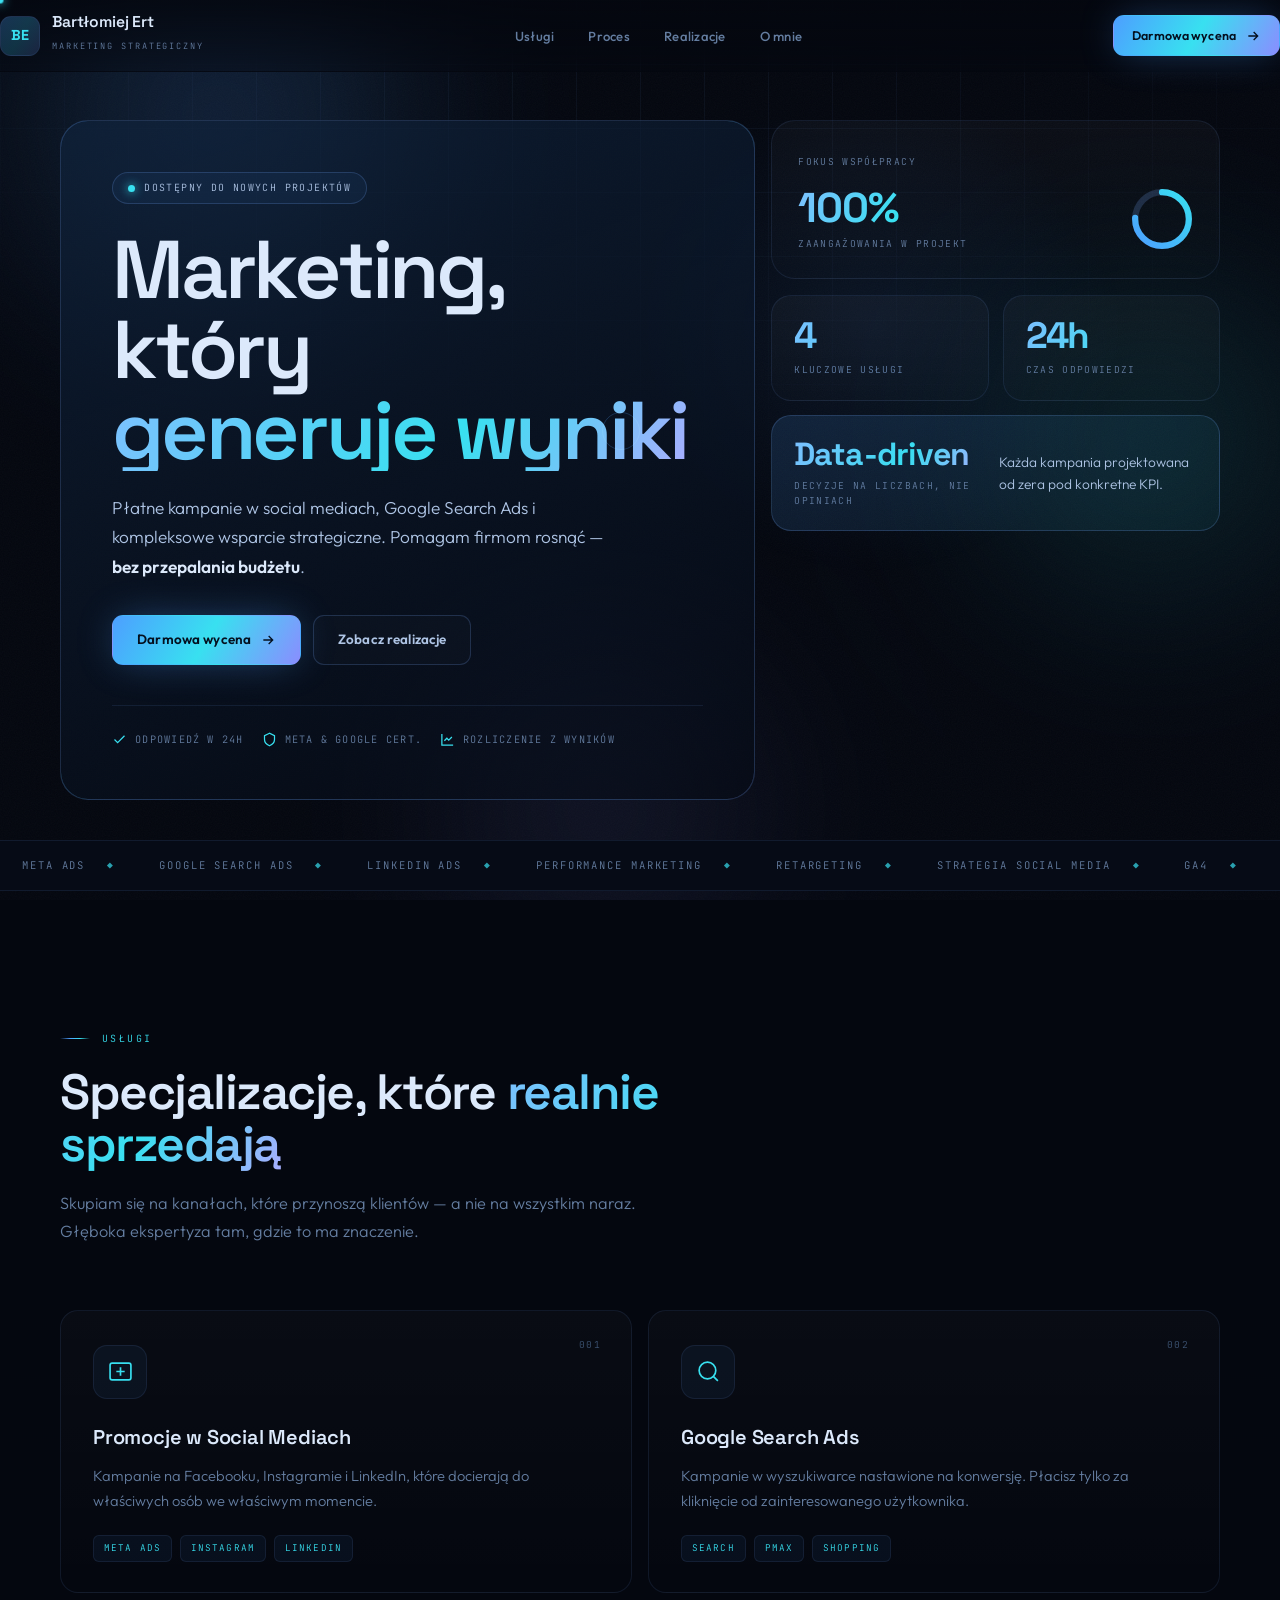
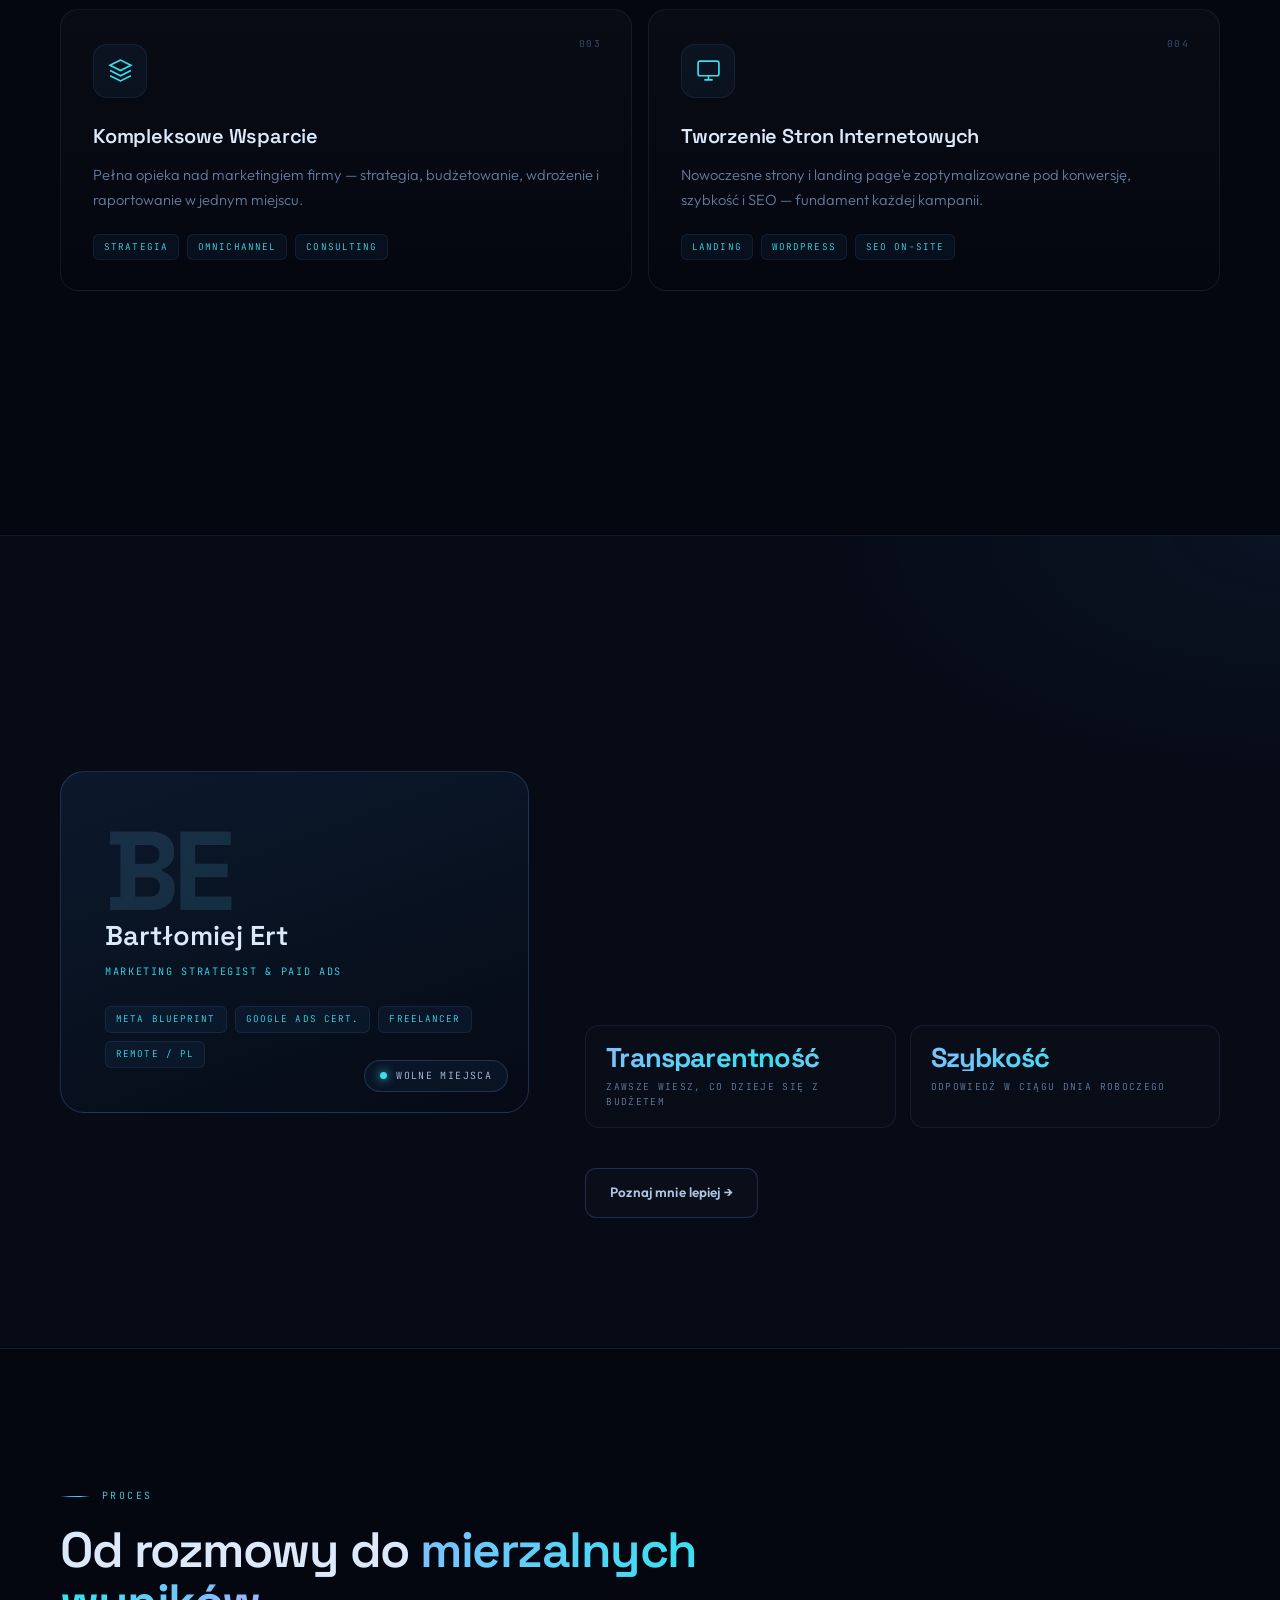
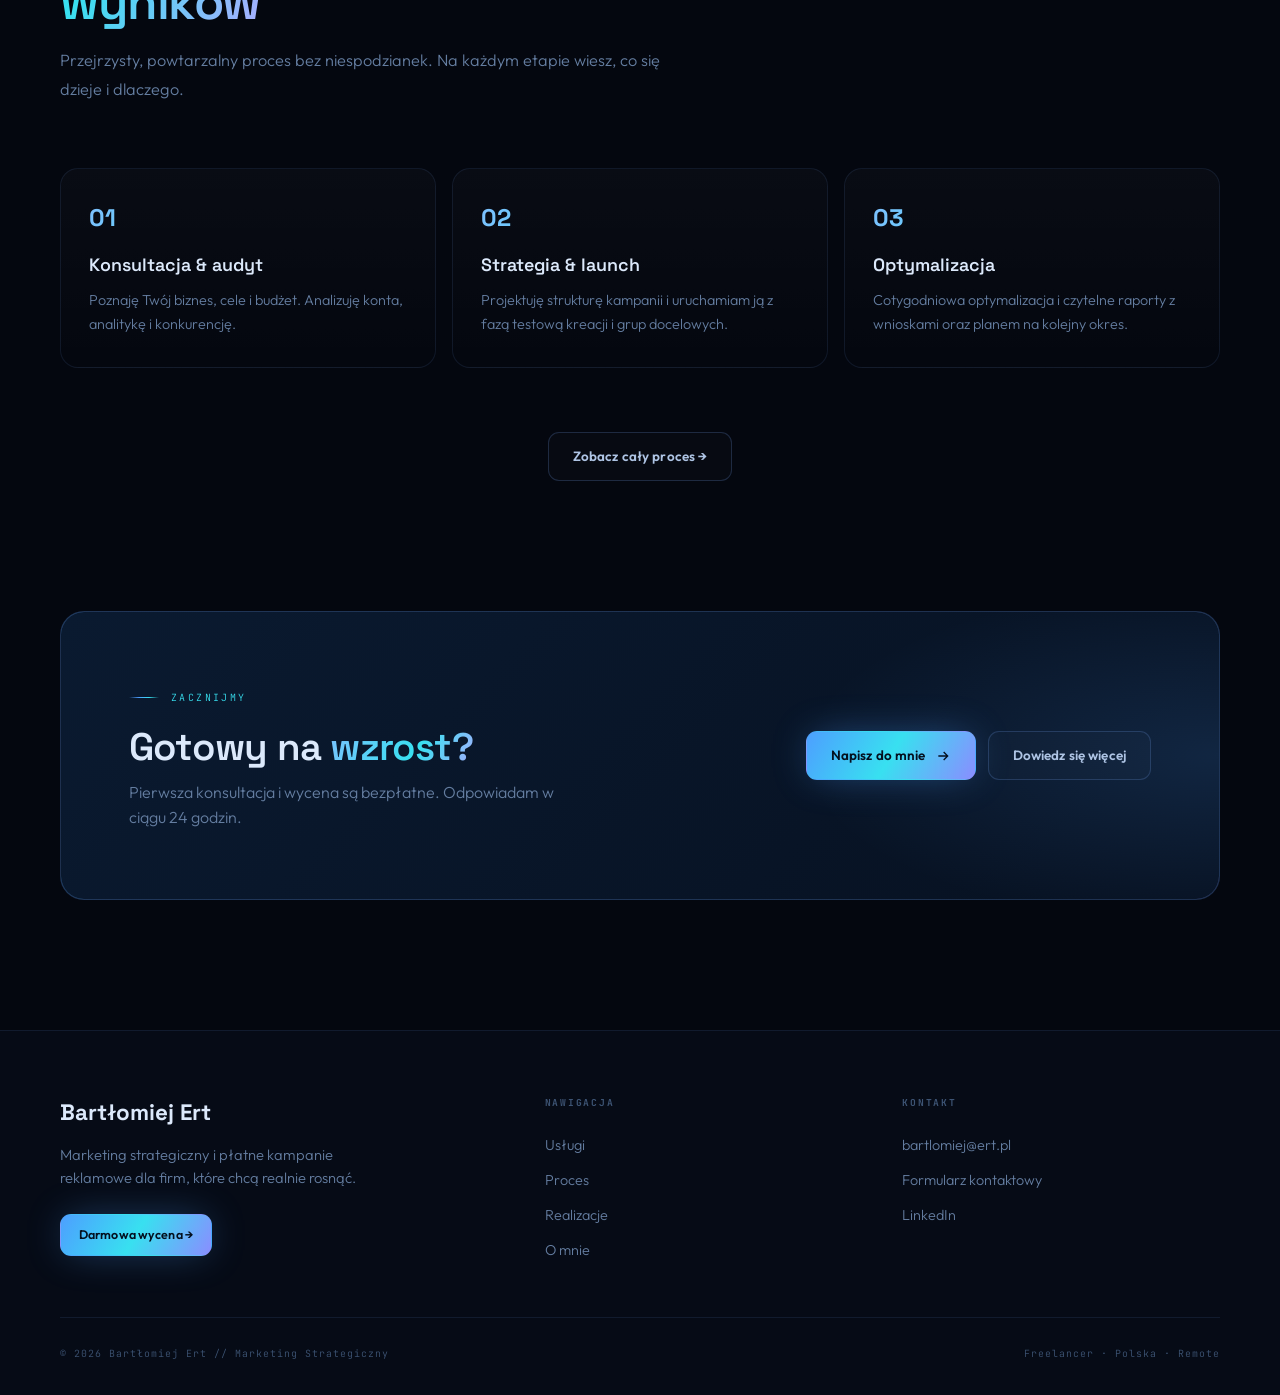
==== commit efacebfb: "Use relative paths for GitHub Pages + add Pages deploy workflow" ====
--- a/index.html
+++ b/index.html
@@ -8,7 +8,7 @@
 <link rel="preconnect" href="https://fonts.googleapis.com">
 <link rel="preconnect" href="https://fonts.gstatic.com" crossorigin>
 <link href="https://fonts.googleapis.com/css2?family=Space+Grotesk:wght@400;500;600;700&family=Outfit:wght@300;400;500;600;700;800&family=JetBrains+Mono:wght@400;500&display=swap" rel="stylesheet">
-<link rel="stylesheet" href="/style.css">
+<link rel="stylesheet" href="style.css">
 <style>
   /* ── HERO ── */
   .hero { position: relative; padding: calc(var(--nav-h) + 48px) 0 40px; }
@@ -105,20 +105,20 @@
 <!-- NAV -->
 <header class="nav">
   <div class="wrap nav-inner">
-    <a class="brand" href="/">
+    <a class="brand" href="./">
       <div class="brand-mark"><span>BE</span></div>
       <div class="brand-text"><b>Bartłomiej Ert</b><small>Marketing Strategiczny</small></div>
     </a>
     <nav>
       <ul class="nav-links">
-        <li><a href="/uslugi/">Usługi</a></li>
-        <li><a href="/proces/">Proces</a></li>
-        <li><a href="/realizacje/">Realizacje</a></li>
-        <li><a href="/o-mnie/">O mnie</a></li>
+        <li><a href="uslugi/">Usługi</a></li>
+        <li><a href="proces/">Proces</a></li>
+        <li><a href="realizacje/">Realizacje</a></li>
+        <li><a href="o-mnie/">O mnie</a></li>
       </ul>
     </nav>
     <div class="nav-actions">
-      <a class="btn btn-primary btn-sm" href="/kontakt/" data-magnetic>Darmowa wycena
+      <a class="btn btn-primary btn-sm" href="kontakt/" data-magnetic>Darmowa wycena
         <svg viewBox="0 0 24 24" fill="none" stroke="currentColor" stroke-width="2"><path d="M5 12h14M13 6l6 6-6 6"/></svg>
       </a>
       <button class="nav-burger" aria-label="Menu"><span></span><span></span><span></span></button>
@@ -126,11 +126,11 @@
   </div>
 </header>
 <div class="mobile-menu">
-  <a href="/uslugi/">Usługi</a>
-  <a href="/proces/">Proces</a>
-  <a href="/realizacje/">Realizacje</a>
-  <a href="/o-mnie/">O mnie</a>
-  <a class="btn btn-primary btn-block" href="/kontakt/">Darmowa wycena →</a>
+  <a href="uslugi/">Usługi</a>
+  <a href="proces/">Proces</a>
+  <a href="realizacje/">Realizacje</a>
+  <a href="o-mnie/">O mnie</a>
+  <a class="btn btn-primary btn-block" href="kontakt/">Darmowa wycena →</a>
 </div>
 
 <main>
@@ -144,10 +144,10 @@
             <h1 class="hero-h1">Marketing, który<br><span class="grad">generuje wyniki</span></h1>
             <p class="hero-copy">Płatne kampanie w social mediach, Google Search Ads i kompleksowe wsparcie strategiczne. Pomagam firmom rosnąć — <b>bez przepalania budżetu</b>.</p>
             <div class="hero-cta">
-              <a class="btn btn-primary" href="/kontakt/" data-magnetic>Darmowa wycena
+              <a class="btn btn-primary" href="kontakt/" data-magnetic>Darmowa wycena
                 <svg viewBox="0 0 24 24" fill="none" stroke="currentColor" stroke-width="2"><path d="M5 12h14M13 6l6 6-6 6"/></svg>
               </a>
-              <a class="btn btn-ghost" href="/realizacje/">Zobacz realizacje</a>
+              <a class="btn btn-ghost" href="realizacje/">Zobacz realizacje</a>
             </div>
           </div>
           <div class="hero-trust">
@@ -243,7 +243,7 @@
       </div>
 
       <div class="center mt-l reveal">
-        <a class="btn btn-ghost" href="/uslugi/">Wszystkie usługi
+        <a class="btn btn-ghost" href="uslugi/">Wszystkie usługi
           <svg viewBox="0 0 24 24" fill="none" stroke="currentColor" stroke-width="2"><path d="M5 12h14M13 6l6 6-6 6"/></svg>
         </a>
       </div>
@@ -273,7 +273,7 @@
           <div class="box"><div class="metric-val" style="font-size:1.7rem">Transparentność</div><div class="metric-lbl">Zawsze wiesz, co dzieje się z budżetem</div></div>
           <div class="box"><div class="metric-val" style="font-size:1.7rem">Szybkość</div><div class="metric-lbl">Odpowiedź w ciągu dnia roboczego</div></div>
         </div>
-        <div class="mt-m reveal d3"><a class="btn btn-ghost" href="/o-mnie/">Poznaj mnie lepiej →</a></div>
+        <div class="mt-m reveal d3"><a class="btn btn-ghost" href="o-mnie/">Poznaj mnie lepiej →</a></div>
       </div>
     </div>
   </section>
@@ -291,7 +291,7 @@
         <article class="card step reveal d2"><div class="n">02</div><h4>Strategia &amp; launch</h4><p>Projektuję strukturę kampanii i uruchamiam ją z fazą testową kreacji i grup docelowych.</p></article>
         <article class="card step reveal d3"><div class="n">03</div><h4>Optymalizacja</h4><p>Cotygodniowa optymalizacja i czytelne raporty z wnioskami oraz planem na kolejny okres.</p></article>
       </div>
-      <div class="center mt-l reveal"><a class="btn btn-ghost" href="/proces/">Zobacz cały proces →</a></div>
+      <div class="center mt-l reveal"><a class="btn btn-ghost" href="proces/">Zobacz cały proces →</a></div>
     </div>
   </section>
 
@@ -305,10 +305,10 @@
           <p>Pierwsza konsultacja i wycena są bezpłatne. Odpowiadam w ciągu 24 godzin.</p>
         </div>
         <div class="cta-actions">
-          <a class="btn btn-primary" href="/kontakt/" data-magnetic>Napisz do mnie
+          <a class="btn btn-primary" href="kontakt/" data-magnetic>Napisz do mnie
             <svg viewBox="0 0 24 24" fill="none" stroke="currentColor" stroke-width="2"><path d="M5 12h14M13 6l6 6-6 6"/></svg>
           </a>
-          <a class="btn btn-ghost" href="/o-mnie/">Dowiedz się więcej</a>
+          <a class="btn btn-ghost" href="o-mnie/">Dowiedz się więcej</a>
         </div>
       </div>
     </div>
@@ -322,15 +322,15 @@
       <div class="footer-brand">
         <b>Bartłomiej Ert</b>
         <p>Marketing strategiczny i płatne kampanie reklamowe dla firm, które chcą realnie rosnąć.</p>
-        <div class="mt-s"><a class="btn btn-primary btn-sm" href="/kontakt/">Darmowa wycena →</a></div>
+        <div class="mt-s"><a class="btn btn-primary btn-sm" href="kontakt/">Darmowa wycena →</a></div>
       </div>
       <div class="footer-col">
         <h4>Nawigacja</h4>
-        <a href="/uslugi/">Usługi</a><a href="/proces/">Proces</a><a href="/realizacje/">Realizacje</a><a href="/o-mnie/">O mnie</a>
+        <a href="uslugi/">Usługi</a><a href="proces/">Proces</a><a href="realizacje/">Realizacje</a><a href="o-mnie/">O mnie</a>
       </div>
       <div class="footer-col">
         <h4>Kontakt</h4>
-        <a href="mailto:bartlomiej@ert.pl">bartlomiej@ert.pl</a><a href="/kontakt/">Formularz kontaktowy</a><a href="https://linkedin.com" target="_blank" rel="noopener">LinkedIn</a>
+        <a href="mailto:bartlomiej@ert.pl">bartlomiej@ert.pl</a><a href="kontakt/">Formularz kontaktowy</a><a href="https://linkedin.com" target="_blank" rel="noopener">LinkedIn</a>
       </div>
     </div>
     <div class="footer-bottom">
@@ -340,6 +340,6 @@
   </div>
 </footer>
 
-<script src="/app.js"></script>
+<script src="app.js"></script>
 </body>
 </html>
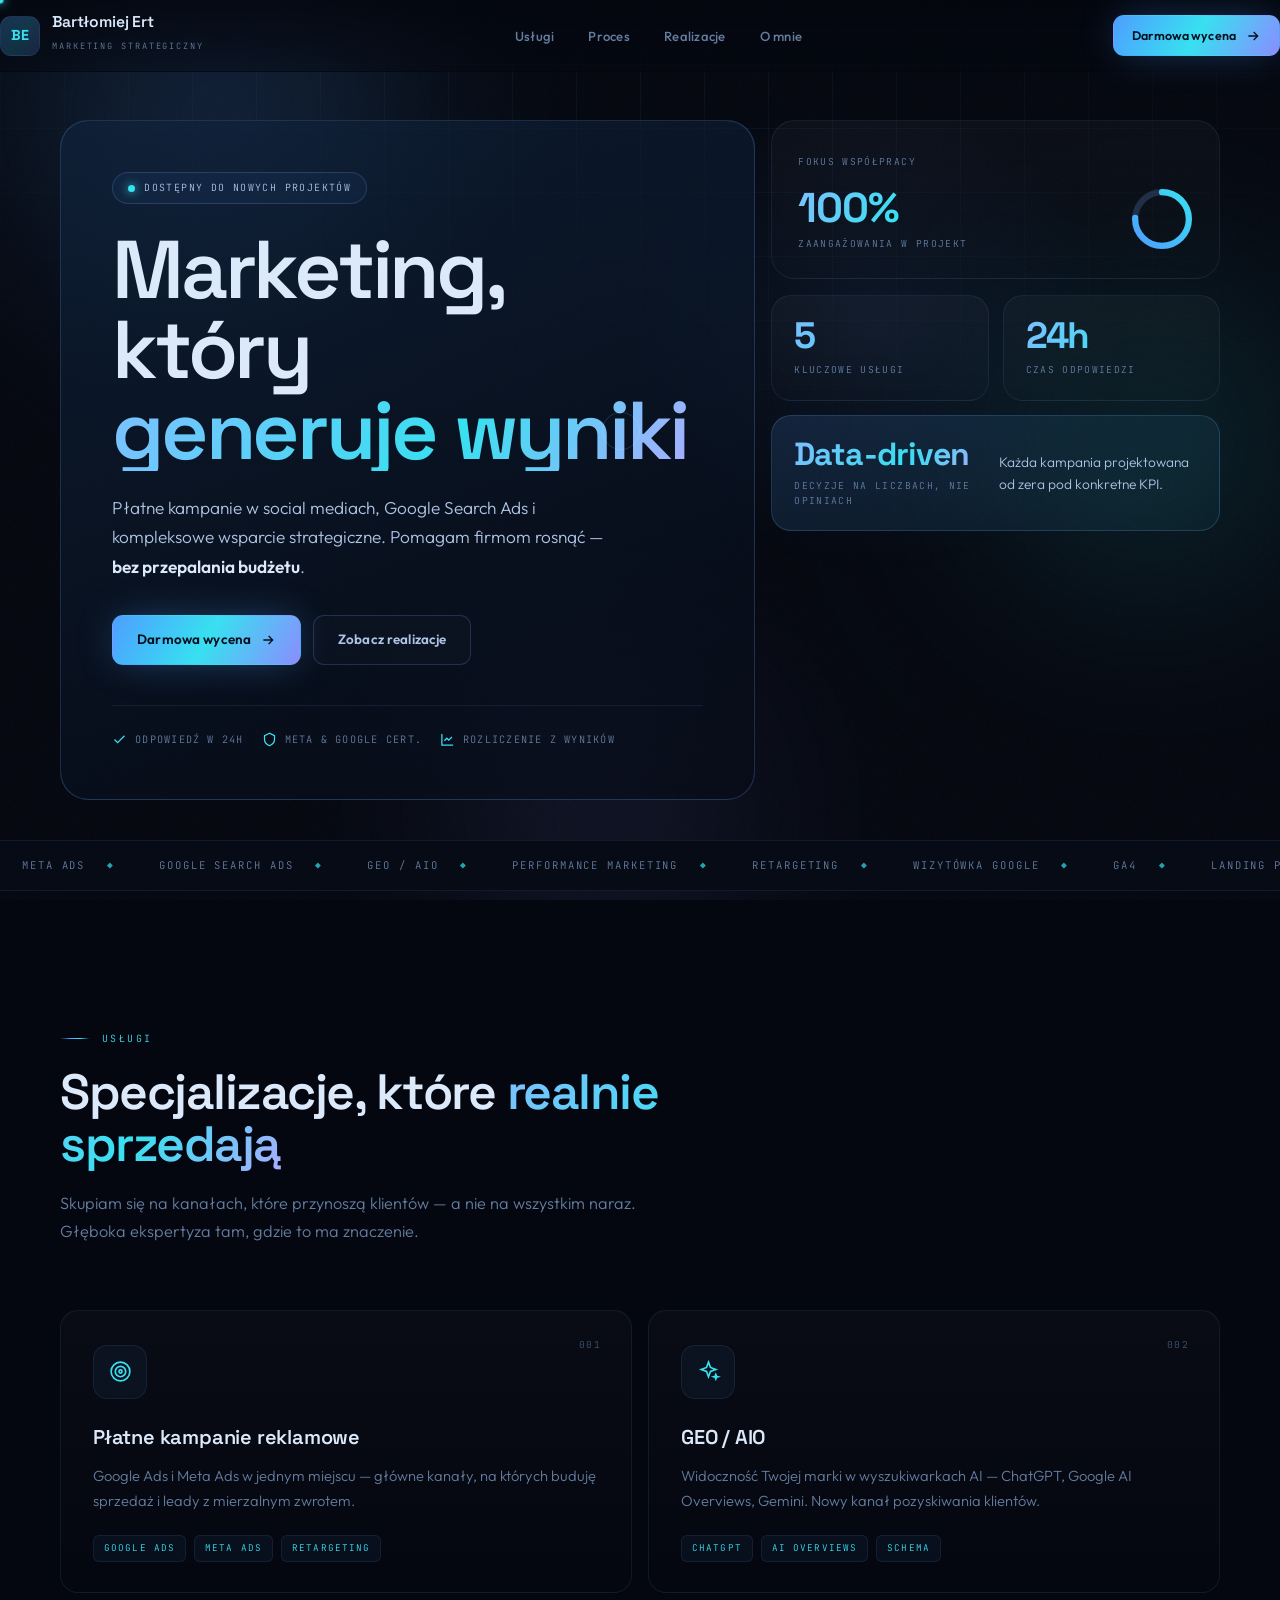
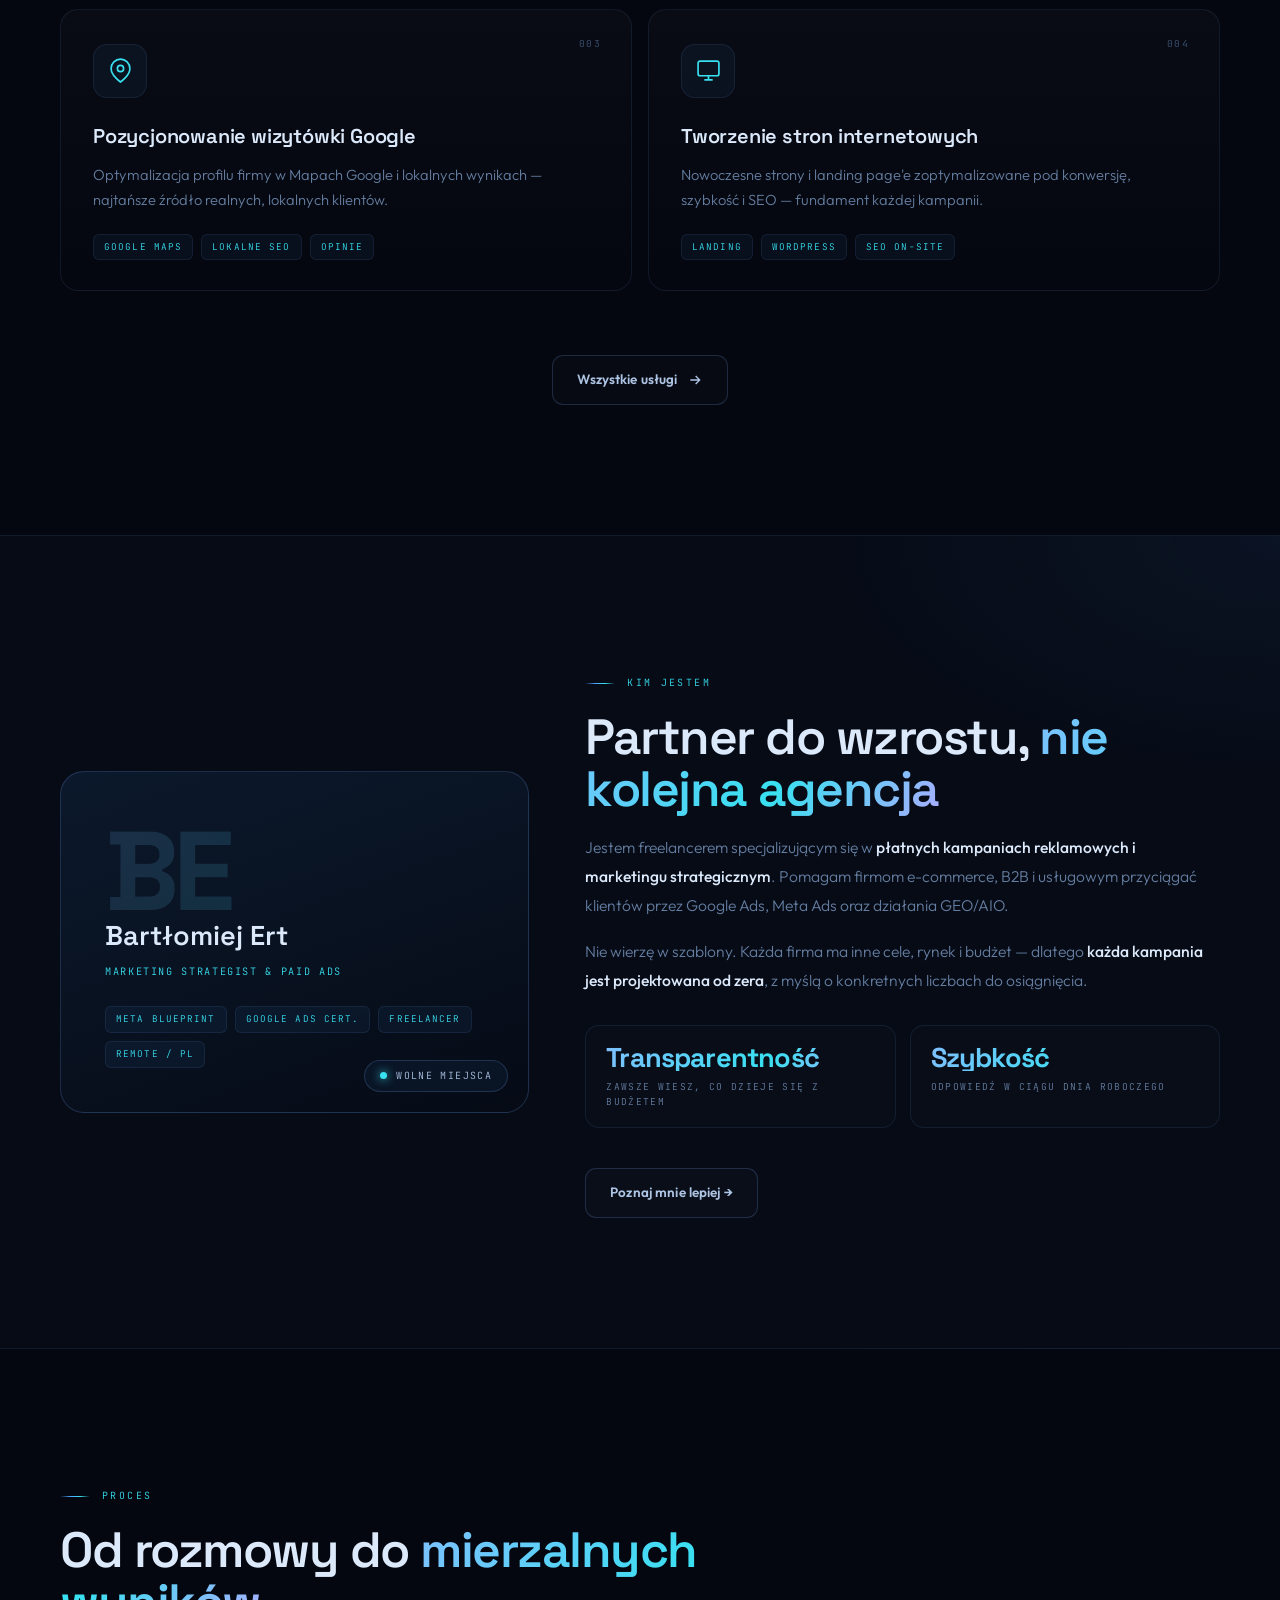
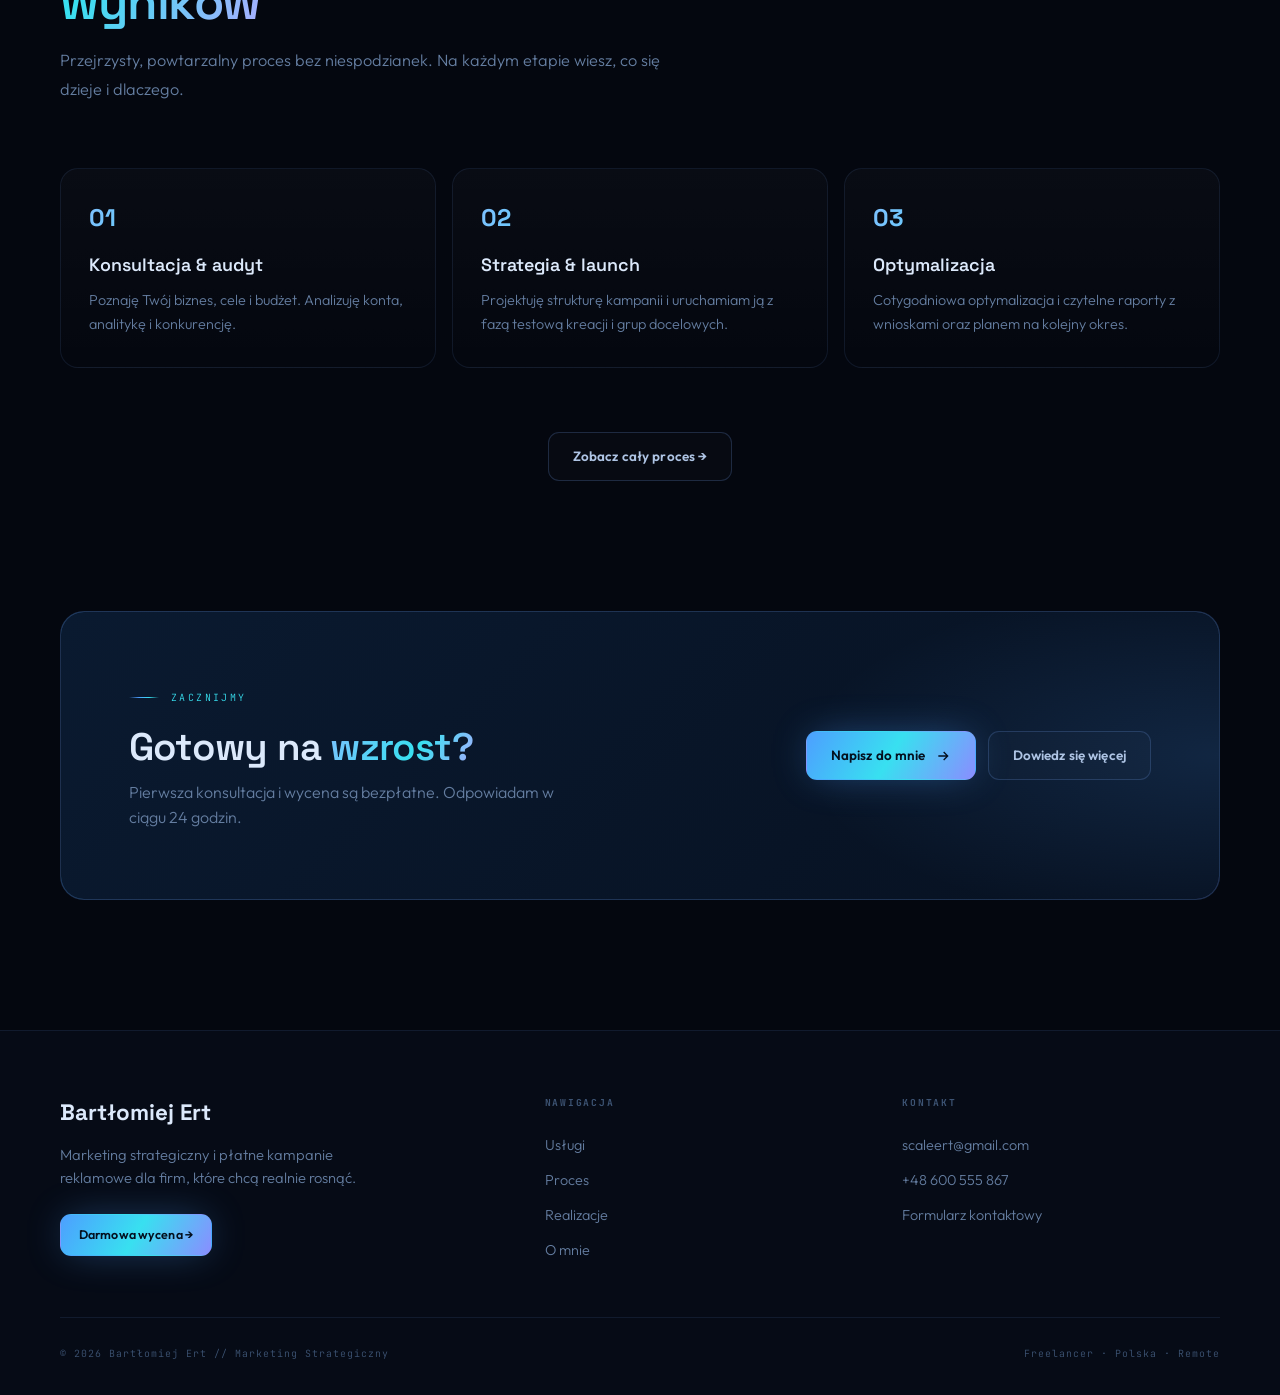
==== commit 6ef1524e: "Content update: remove LinkedIn contact, new email/phone, fix clickable form, restructure services (" ====
--- a/index.html
+++ b/index.html
@@ -4,7 +4,7 @@
 <meta charset="UTF-8">
 <meta name="viewport" content="width=device-width, initial-scale=1.0">
 <title>Bartłomiej Ert — Marketing, który generuje wyniki</title>
-<meta name="description" content="Freelancer marketingu strategicznego: Meta Ads, Google Search Ads i LinkedIn. Kampanie nastawione na wynik — bez przepalania budżetu.">
+<meta name="description" content="Freelancer marketingu strategicznego: Google Ads, Meta Ads, GEO/AIO i pozycjonowanie wizytówki Google. Kampanie nastawione na wynik — bez przepalania budżetu.">
 <link rel="preconnect" href="https://fonts.googleapis.com">
 <link rel="preconnect" href="https://fonts.gstatic.com" crossorigin>
 <link href="https://fonts.googleapis.com/css2?family=Space+Grotesk:wght@400;500;600;700&family=Outfit:wght@300;400;500;600;700;800&family=JetBrains+Mono:wght@400;500&display=swap" rel="stylesheet">
@@ -27,7 +27,7 @@
     background: linear-gradient(160deg, rgba(16,35,60,0.7), rgba(6,11,22,0.6));
     border: 1px solid var(--line-2); display: flex; flex-direction: column; justify-content: space-between;
   }
-  .hero-main::after { content: ''; position: absolute; inset: -1px; border-radius: inherit; padding: 1px;
+  .hero-main::after { content: ''; position: absolute; inset: -1px; border-radius: inherit; padding: 1px; pointer-events: none;
     background: var(--grad-brand); opacity: .35;
     -webkit-mask: linear-gradient(#000 0 0) content-box, linear-gradient(#000 0 0); -webkit-mask-composite: xor; mask-composite: exclude; }
   .hero-h1 {
@@ -174,7 +174,7 @@
           </div>
           <div class="hero-stats reveal d3">
             <div class="hstat">
-              <div class="metric-val" data-count="4" data-suffix="">0</div>
+              <div class="metric-val" data-count="5" data-suffix="">0</div>
               <div class="metric-lbl">Kluczowe usługi</div>
             </div>
             <div class="hstat">
@@ -197,8 +197,8 @@
   <!-- TICKER -->
   <div class="ticker" aria-hidden="true">
     <div class="ticker-track">
-      <span class="ticker-item">Meta Ads</span><span class="ticker-item">Google Search Ads</span><span class="ticker-item">LinkedIn Ads</span><span class="ticker-item">Performance Marketing</span><span class="ticker-item">Retargeting</span><span class="ticker-item">Strategia Social Media</span><span class="ticker-item">GA4</span><span class="ticker-item">Landing Pages</span>
-      <span class="ticker-item">Meta Ads</span><span class="ticker-item">Google Search Ads</span><span class="ticker-item">LinkedIn Ads</span><span class="ticker-item">Performance Marketing</span><span class="ticker-item">Retargeting</span><span class="ticker-item">Strategia Social Media</span><span class="ticker-item">GA4</span><span class="ticker-item">Landing Pages</span>
+      <span class="ticker-item">Meta Ads</span><span class="ticker-item">Google Search Ads</span><span class="ticker-item">GEO / AIO</span><span class="ticker-item">Performance Marketing</span><span class="ticker-item">Retargeting</span><span class="ticker-item">Wizytówka Google</span><span class="ticker-item">GA4</span><span class="ticker-item">Landing Pages</span>
+      <span class="ticker-item">Meta Ads</span><span class="ticker-item">Google Search Ads</span><span class="ticker-item">GEO / AIO</span><span class="ticker-item">Performance Marketing</span><span class="ticker-item">Retargeting</span><span class="ticker-item">Wizytówka Google</span><span class="ticker-item">GA4</span><span class="ticker-item">Landing Pages</span>
     </div>
   </div>
 
@@ -214,29 +214,29 @@
       <div class="svc-grid mt-l">
         <article class="card svc reveal d1" data-tilt="5">
           <span class="svc-num">001</span>
-          <div class="svc-ic"><svg viewBox="0 0 24 24" fill="none" stroke="currentColor" stroke-width="1.6"><rect x="2" y="4" width="20" height="16" rx="2"/><path d="M8 12h8M12 8v8"/></svg></div>
-          <h3>Promocje w Social Mediach</h3>
-          <p>Kampanie na Facebooku, Instagramie i LinkedIn, które docierają do właściwych osób we właściwym momencie.</p>
-          <div class="tags"><span class="tag">Meta Ads</span><span class="tag">Instagram</span><span class="tag">LinkedIn</span></div>
+          <div class="svc-ic"><svg viewBox="0 0 24 24" fill="none" stroke="currentColor" stroke-width="1.6"><circle cx="12" cy="12" r="9"/><circle cx="12" cy="12" r="5"/><circle cx="12" cy="12" r="1.5"/></svg></div>
+          <h3>Płatne kampanie reklamowe</h3>
+          <p>Google Ads i Meta Ads w jednym miejscu — główne kanały, na których buduję sprzedaż i leady z mierzalnym zwrotem.</p>
+          <div class="tags"><span class="tag">Google Ads</span><span class="tag">Meta Ads</span><span class="tag">Retargeting</span></div>
         </article>
         <article class="card svc reveal d2" data-tilt="5">
           <span class="svc-num">002</span>
-          <div class="svc-ic"><svg viewBox="0 0 24 24" fill="none" stroke="currentColor" stroke-width="1.6"><circle cx="11" cy="11" r="8"/><path d="m21 21-4.35-4.35"/></svg></div>
-          <h3>Google Search Ads</h3>
-          <p>Kampanie w wyszukiwarce nastawione na konwersję. Płacisz tylko za kliknięcie od zainteresowanego użytkownika.</p>
-          <div class="tags"><span class="tag">Search</span><span class="tag">PMax</span><span class="tag">Shopping</span></div>
+          <div class="svc-ic"><svg viewBox="0 0 24 24" fill="none" stroke="currentColor" stroke-width="1.6"><path d="M12 3l1.9 5.1L19 10l-5.1 1.9L12 17l-1.9-5.1L5 10l5.1-1.9L12 3z"/><path d="M19 15l.6 1.6L21 17l-1.4.4L19 19l-.6-1.6L17 17l1.4-.4L19 15z"/></svg></div>
+          <h3>GEO / AIO</h3>
+          <p>Widoczność Twojej marki w wyszukiwarkach AI — ChatGPT, Google AI Overviews, Gemini. Nowy kanał pozyskiwania klientów.</p>
+          <div class="tags"><span class="tag">ChatGPT</span><span class="tag">AI Overviews</span><span class="tag">Schema</span></div>
         </article>
         <article class="card svc reveal d1" data-tilt="5">
           <span class="svc-num">003</span>
-          <div class="svc-ic"><svg viewBox="0 0 24 24" fill="none" stroke="currentColor" stroke-width="1.6"><path d="M12 2 2 7l10 5 10-5-10-5z"/><path d="M2 17l10 5 10-5M2 12l10 5 10-5"/></svg></div>
-          <h3>Kompleksowe Wsparcie</h3>
-          <p>Pełna opieka nad marketingiem firmy — strategia, budżetowanie, wdrożenie i raportowanie w jednym miejscu.</p>
-          <div class="tags"><span class="tag">Strategia</span><span class="tag">Omnichannel</span><span class="tag">Consulting</span></div>
+          <div class="svc-ic"><svg viewBox="0 0 24 24" fill="none" stroke="currentColor" stroke-width="1.6"><path d="M21 10c0 7-9 13-9 13s-9-6-9-13a9 9 0 0 1 18 0z"/><circle cx="12" cy="10" r="3"/></svg></div>
+          <h3>Pozycjonowanie wizytówki Google</h3>
+          <p>Optymalizacja profilu firmy w Mapach Google i lokalnych wynikach — najtańsze źródło realnych, lokalnych klientów.</p>
+          <div class="tags"><span class="tag">Google Maps</span><span class="tag">Lokalne SEO</span><span class="tag">Opinie</span></div>
         </article>
         <article class="card svc reveal d2" data-tilt="5">
           <span class="svc-num">004</span>
           <div class="svc-ic"><svg viewBox="0 0 24 24" fill="none" stroke="currentColor" stroke-width="1.6"><rect x="2" y="3" width="20" height="14" rx="2"/><path d="M8 21h8M12 17v4"/></svg></div>
-          <h3>Tworzenie Stron Internetowych</h3>
+          <h3>Tworzenie stron internetowych</h3>
           <p>Nowoczesne strony i landing page'e zoptymalizowane pod konwersję, szybkość i SEO — fundament każdej kampanii.</p>
           <div class="tags"><span class="tag">Landing</span><span class="tag">WordPress</span><span class="tag">SEO on-site</span></div>
         </article>
@@ -266,7 +266,7 @@
         <div class="kicker reveal"><span>Kim jestem</span></div>
         <h2 class="h-sec reveal">Partner do wzrostu, <span class="grad">nie kolejna agencja</span></h2>
         <div class="about-body reveal d1">
-          <p>Jestem freelancerem specjalizującym się w <b>płatnych kampaniach reklamowych i marketingu strategicznym</b>. Pomagam firmom e-commerce, B2B i usługowym przyciągać klientów przez Meta Ads, Google Search i LinkedIn.</p>
+          <p>Jestem freelancerem specjalizującym się w <b>płatnych kampaniach reklamowych i marketingu strategicznym</b>. Pomagam firmom e-commerce, B2B i usługowym przyciągać klientów przez Google Ads, Meta Ads oraz działania GEO/AIO.</p>
           <p>Nie wierzę w szablony. Każda firma ma inne cele, rynek i budżet — dlatego <b>każda kampania jest projektowana od zera</b>, z myślą o konkretnych liczbach do osiągnięcia.</p>
         </div>
         <div class="about-mini reveal d2">
@@ -330,7 +330,7 @@
       </div>
       <div class="footer-col">
         <h4>Kontakt</h4>
-        <a href="mailto:bartlomiej@ert.pl">bartlomiej@ert.pl</a><a href="kontakt/">Formularz kontaktowy</a><a href="https://linkedin.com" target="_blank" rel="noopener">LinkedIn</a>
+        <a href="mailto:scaleert@gmail.com">scaleert@gmail.com</a><a href="tel:+48600555867">+48 600 555 867</a><a href="kontakt/">Formularz kontaktowy</a>
       </div>
     </div>
     <div class="footer-bottom">
--- a/style.css
+++ b/style.css
@@ -279,7 +279,7 @@
   background: radial-gradient(300px circle at var(--mx, 50%) var(--my, 0%), var(--azure-22), transparent 60%);
   -webkit-mask: linear-gradient(#000 0 0) content-box, linear-gradient(#000 0 0);
   -webkit-mask-composite: xor; mask-composite: exclude;
-  opacity: 0; transition: opacity .4s;
+  opacity: 0; transition: opacity .4s; pointer-events: none;
 }
 .card:hover { border-color: var(--line-2); background: linear-gradient(180deg, rgba(255,255,255,0.04), rgba(255,255,255,0.01)); }
 .card:hover::before { opacity: 1; }
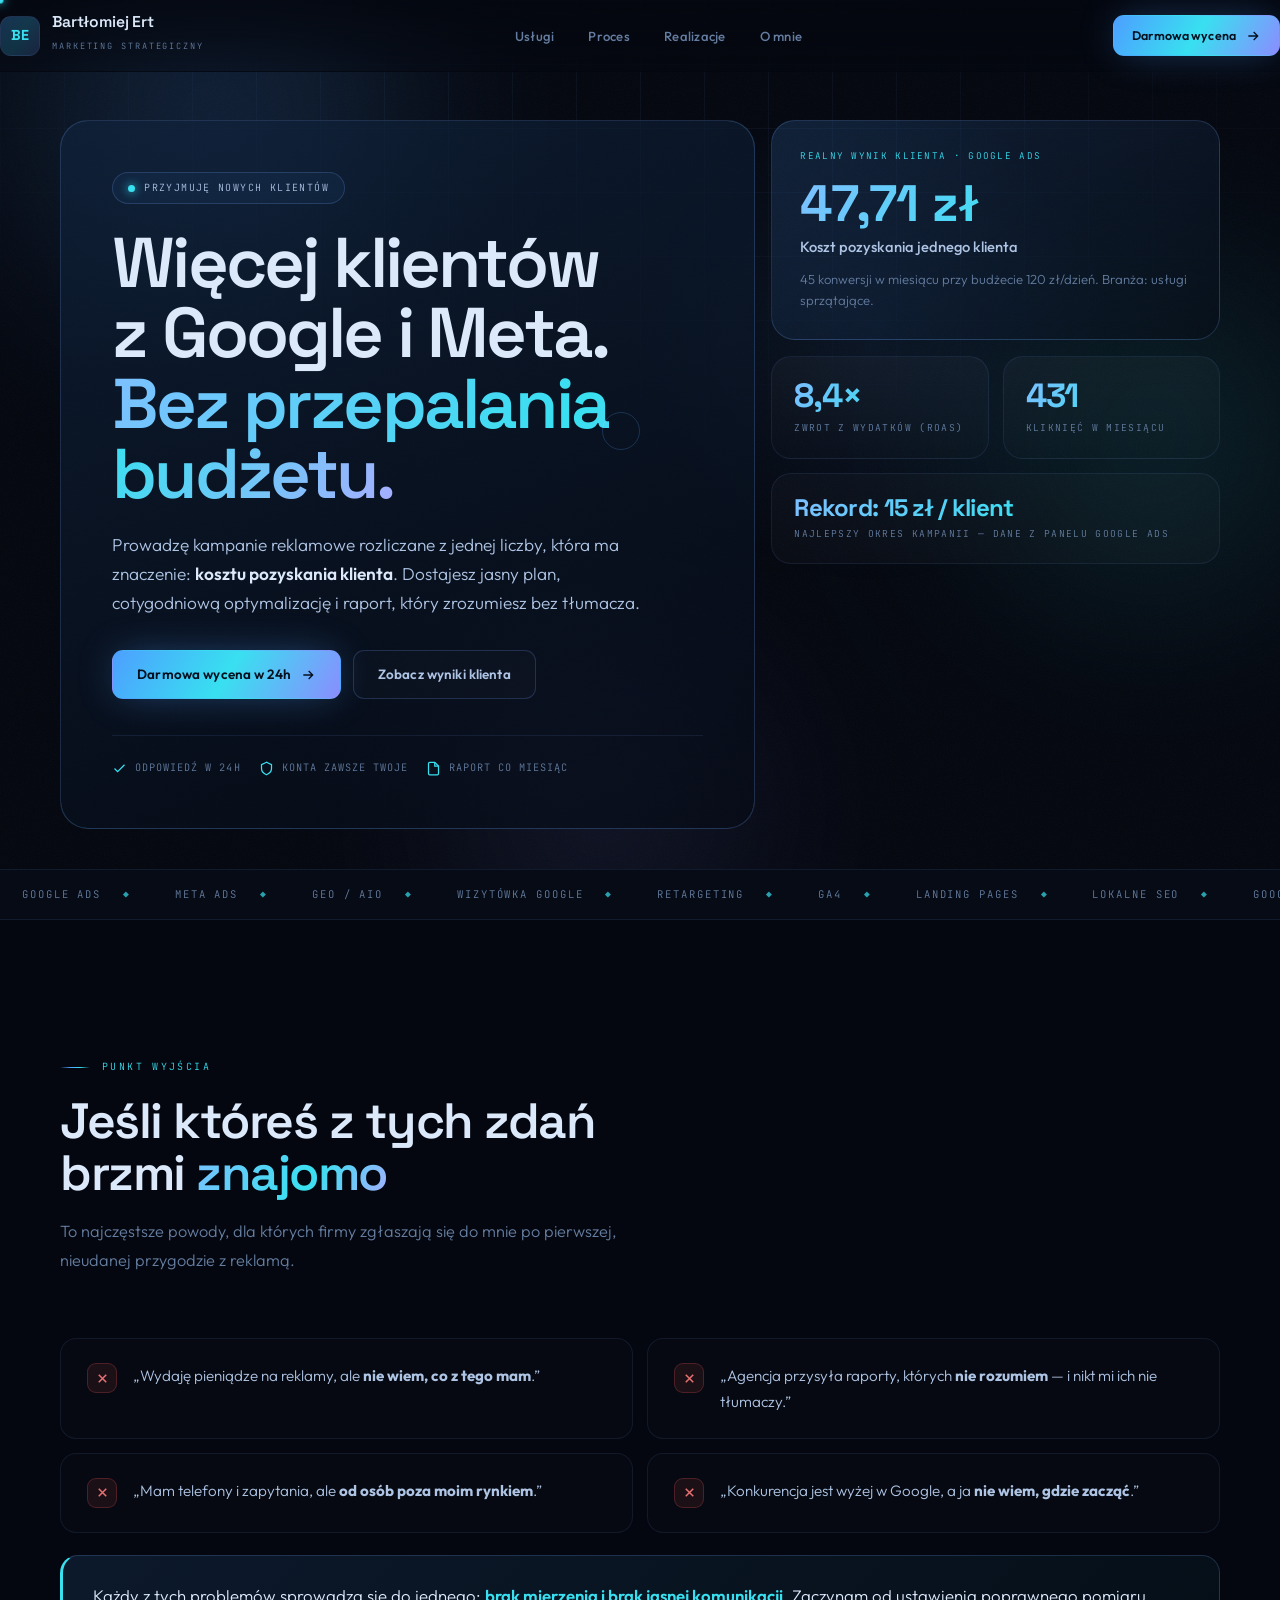
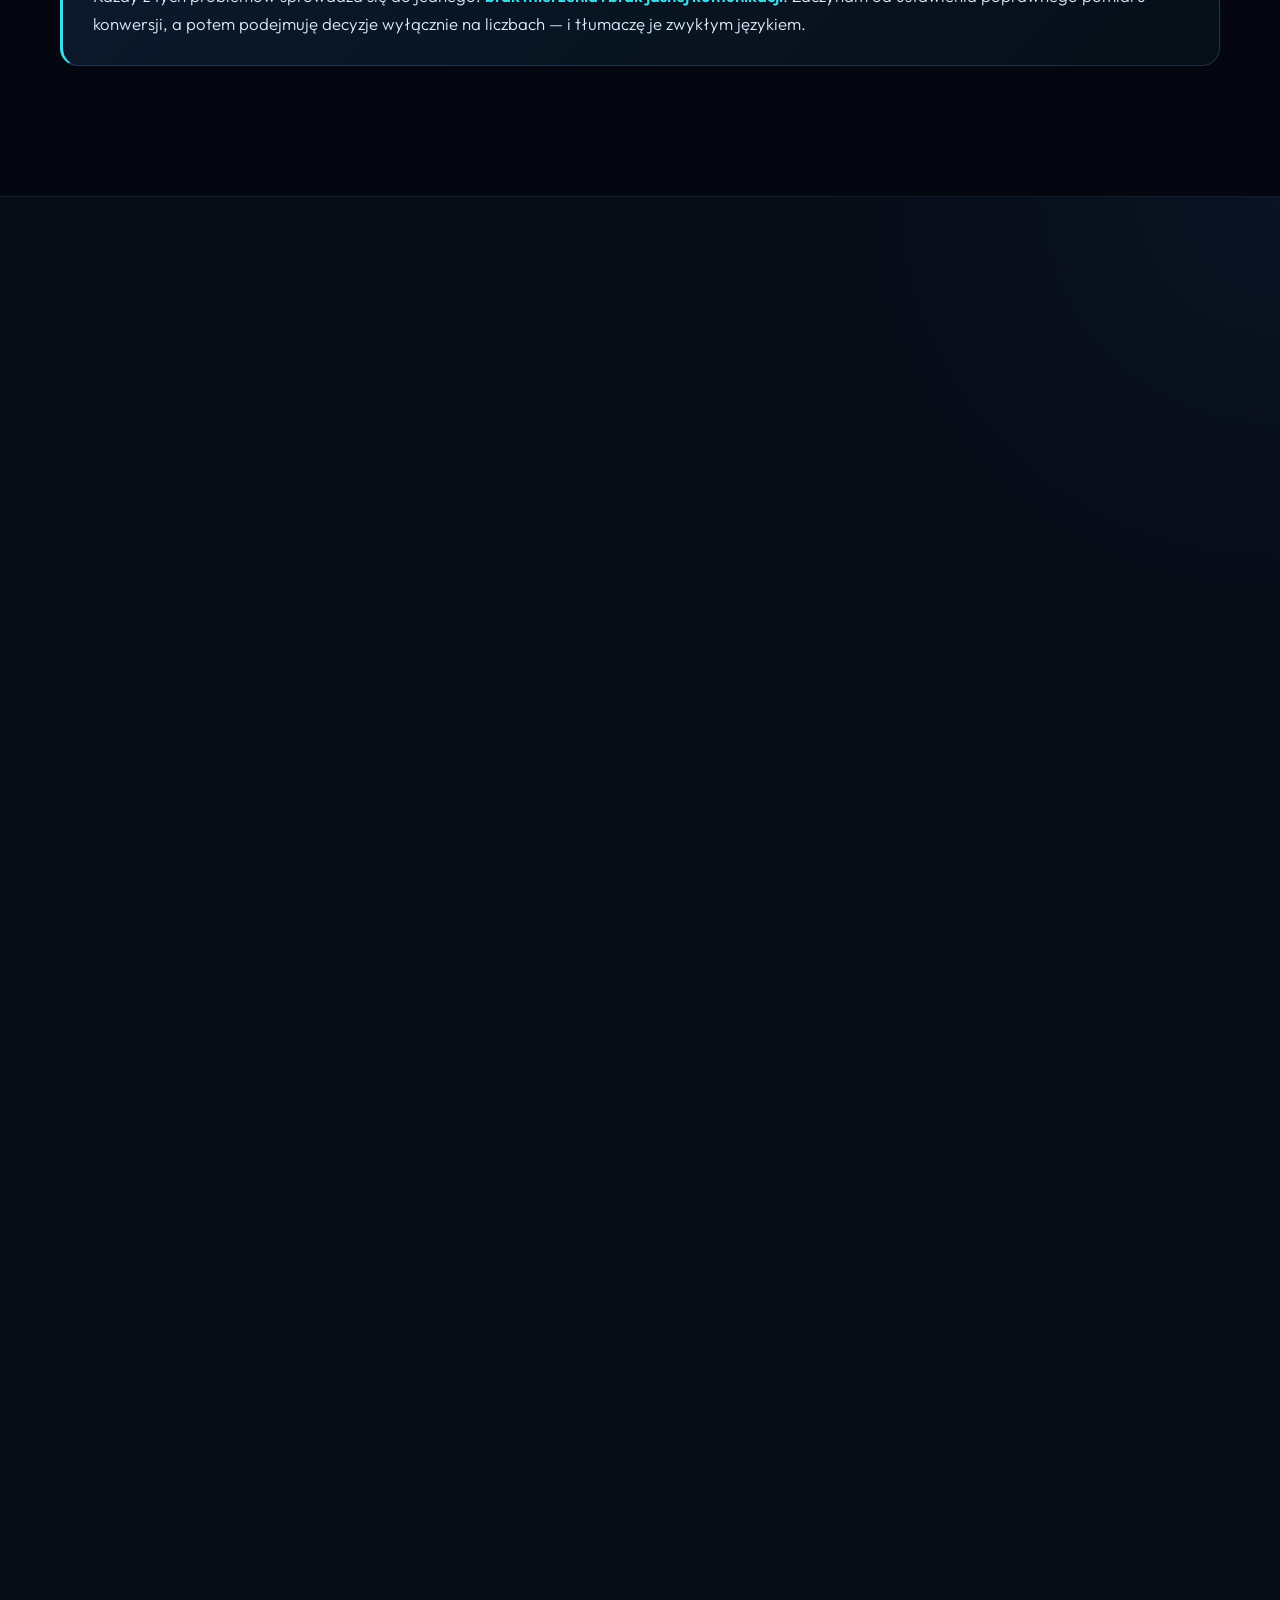
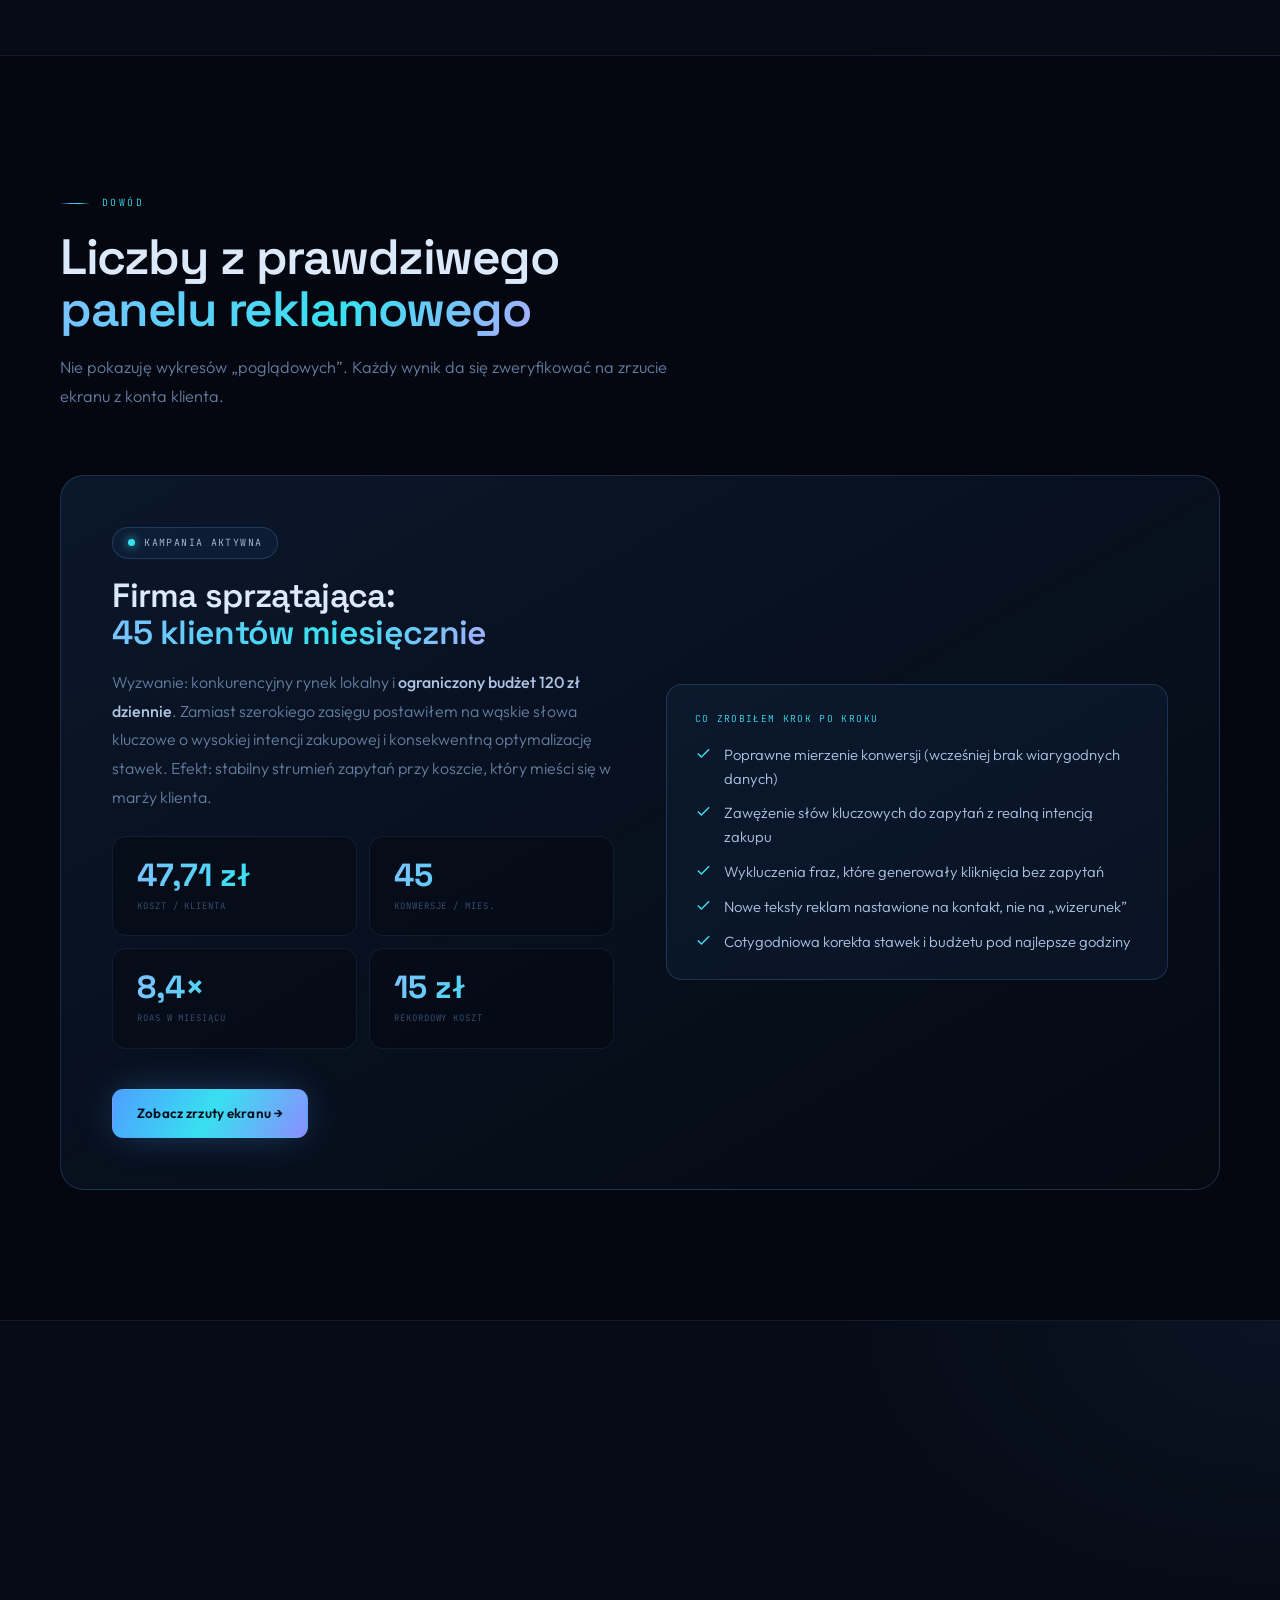
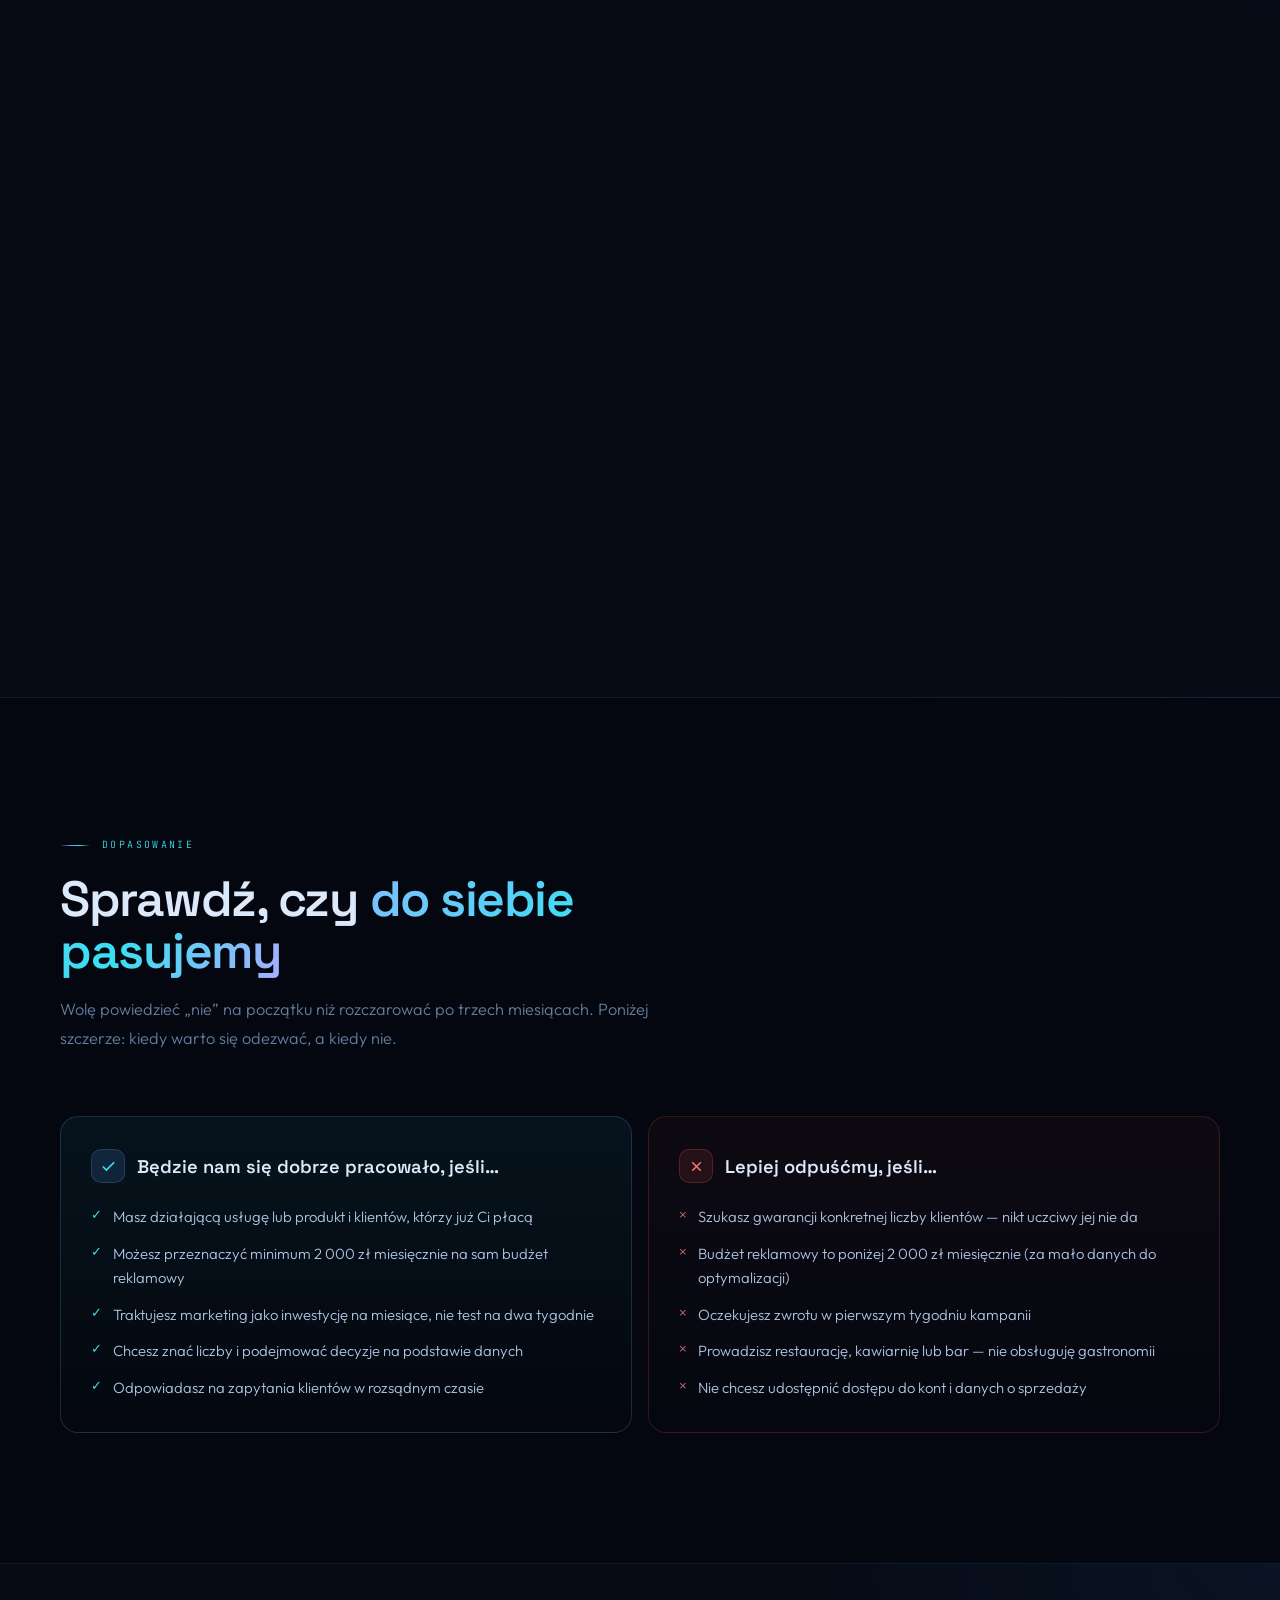
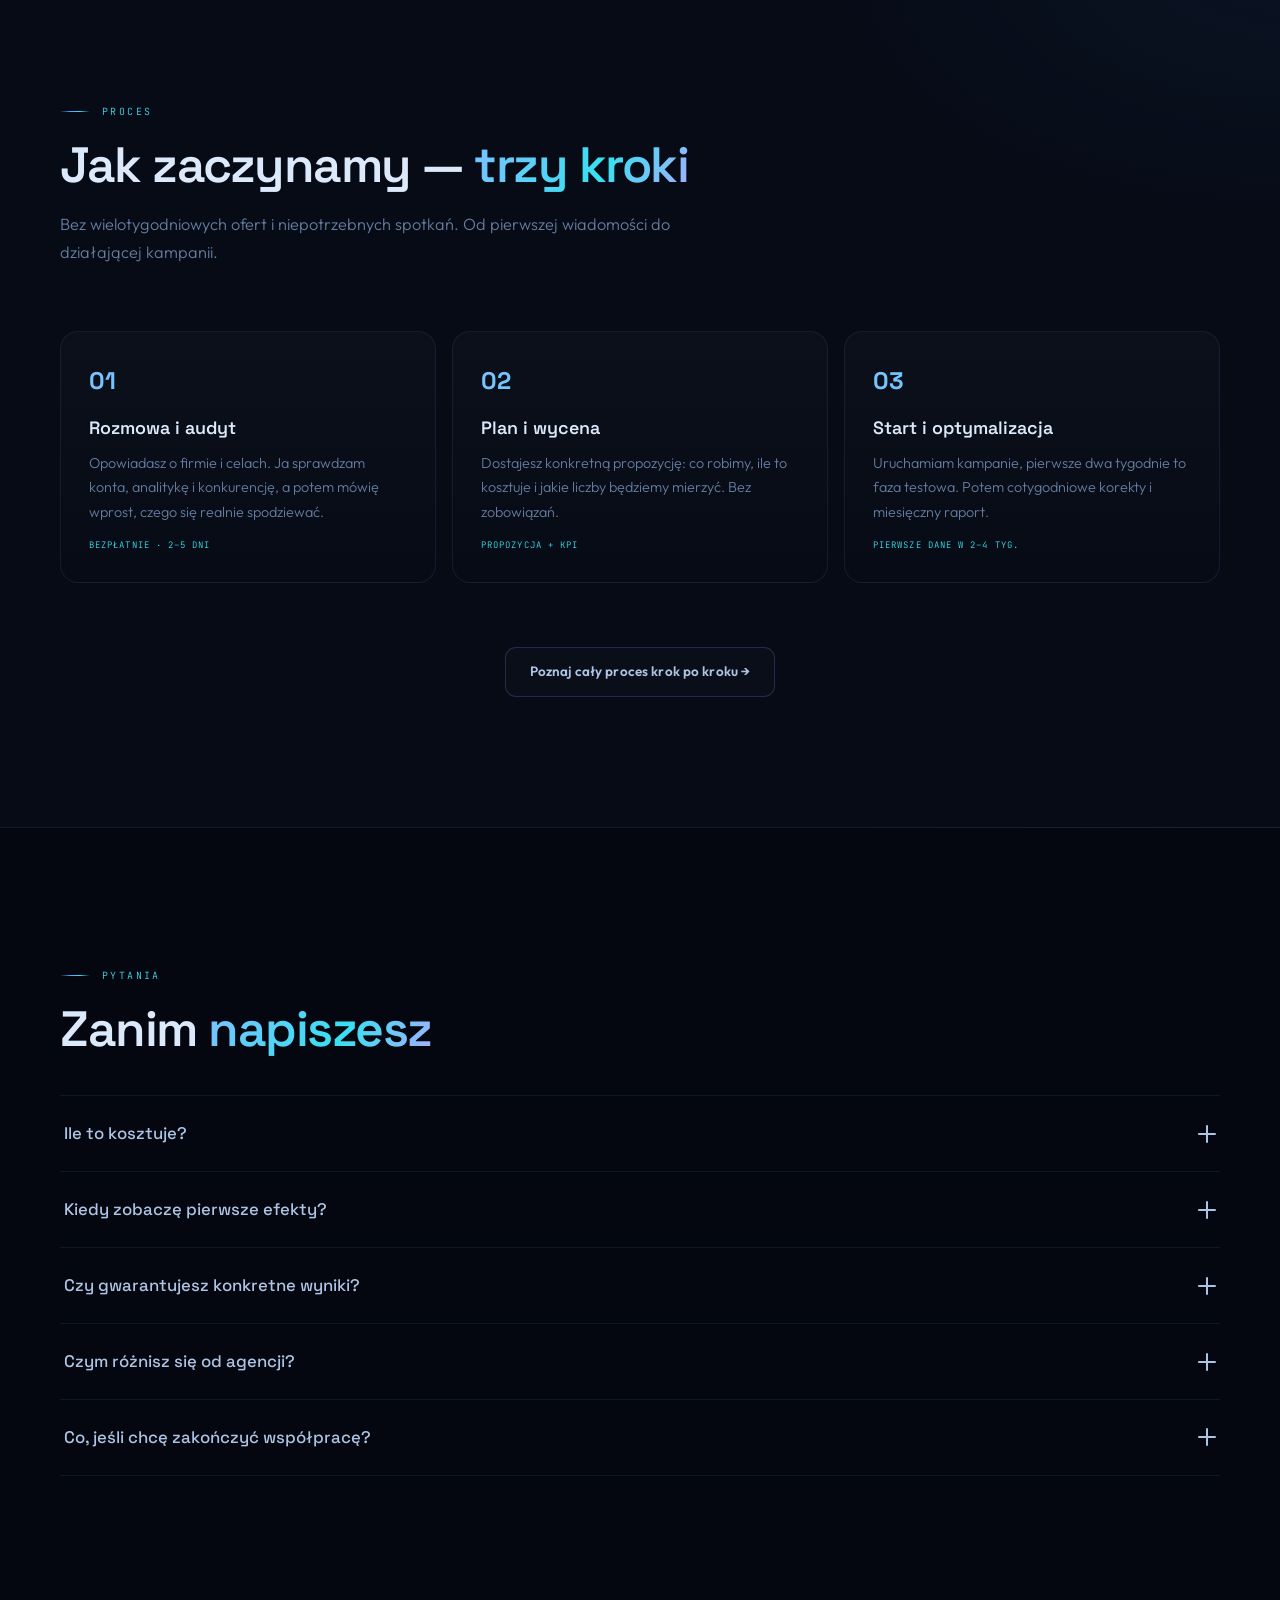
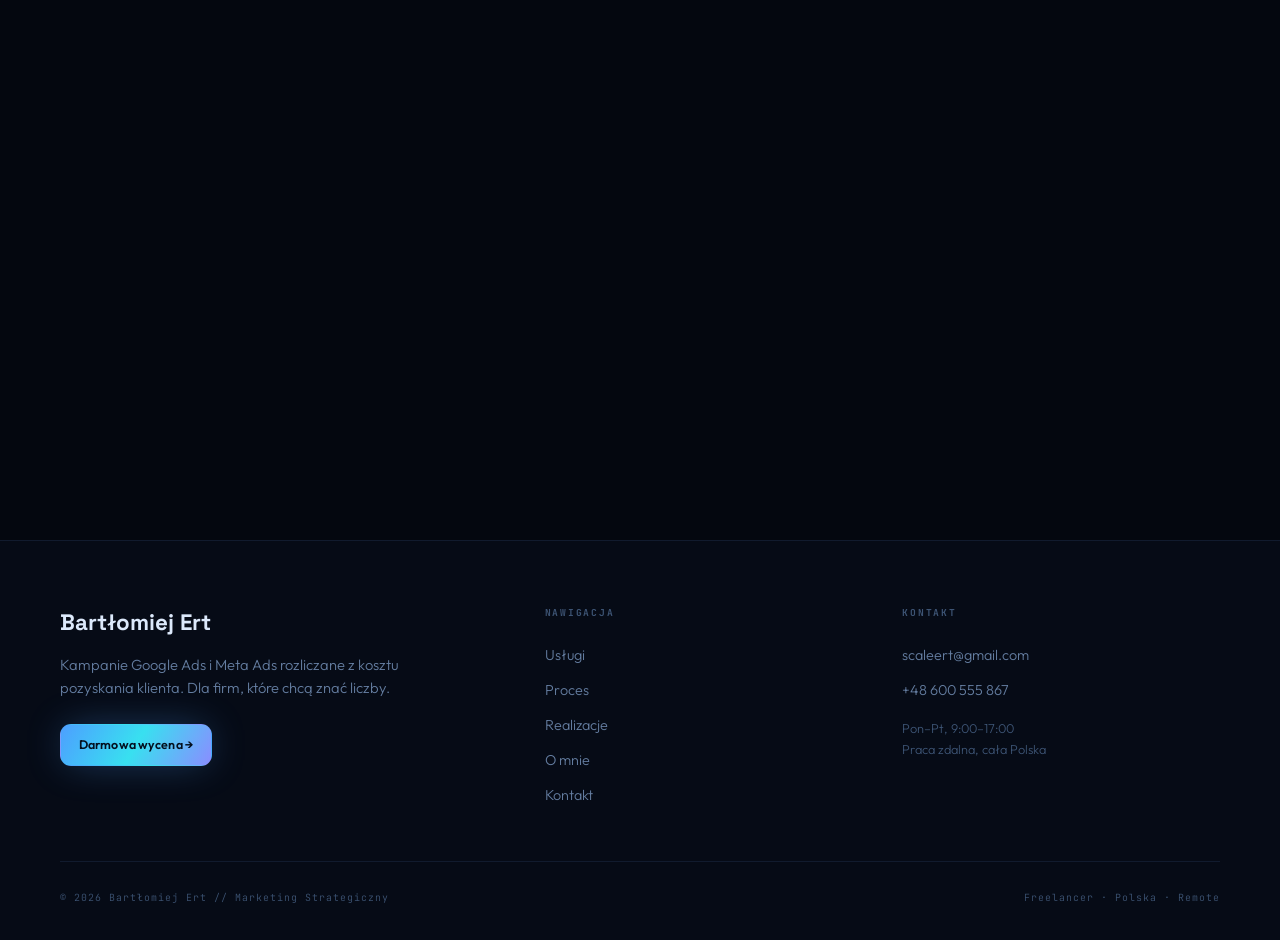
==== commit 42b922d8: "Professional upgrade: client-focused copy, real proof, explicit commitments, working form, SEO/a11y" ====
--- a/index.html
+++ b/index.html
@@ -3,8 +3,24 @@
 <head>
 <meta charset="UTF-8">
 <meta name="viewport" content="width=device-width, initial-scale=1.0">
-<title>Bartłomiej Ert — Marketing, który generuje wyniki</title>
-<meta name="description" content="Freelancer marketingu strategicznego: Google Ads, Meta Ads, GEO/AIO i pozycjonowanie wizytówki Google. Kampanie nastawione na wynik — bez przepalania budżetu.">
+<title>Bartłomiej Ert — Więcej klientów z Google i Meta Ads</title>
+<meta name="description" content="Prowadzę kampanie Google Ads i Meta Ads rozliczane z kosztu pozyskania klienta. Ostatni wynik: 45 konwersji miesięcznie po 47,71 zł. Darmowa wycena w 24h.">
+<link rel="canonical" href="https://hustlerguy.github.io/claude-Portfolio23/">
+<meta name="robots" content="index, follow">
+<meta name="author" content="Bartłomiej Ert">
+
+<!-- Open Graph -->
+<meta property="og:type" content="website">
+<meta property="og:locale" content="pl_PL">
+<meta property="og:site_name" content="Bartłomiej Ert — Marketing Strategiczny">
+<meta property="og:title" content="Bartłomiej Ert — Więcej klientów z Google i Meta Ads">
+<meta property="og:description" content="Kampanie reklamowe rozliczane z kosztu pozyskania klienta. Ostatni wynik: 45 konwersji miesięcznie po 47,71 zł. Darmowa wycena w 24h.">
+<meta property="og:url" content="https://hustlerguy.github.io/claude-Portfolio23/">
+<meta name="twitter:card" content="summary_large_image">
+<meta name="twitter:title" content="Bartłomiej Ert — Więcej klientów z Google i Meta Ads">
+<meta name="twitter:description" content="Kampanie reklamowe rozliczane z kosztu pozyskania klienta. Darmowa wycena w 24h.">
+
+<link rel="icon" href="favicon.svg" type="image/svg+xml">
 <link rel="preconnect" href="https://fonts.googleapis.com">
 <link rel="preconnect" href="https://fonts.gstatic.com" crossorigin>
 <link href="https://fonts.googleapis.com/css2?family=Space+Grotesk:wght@400;500;600;700&family=Outfit:wght@300;400;500;600;700;800&family=JetBrains+Mono:wght@400;500&display=swap" rel="stylesheet">
@@ -18,10 +34,7 @@
     background: radial-gradient(420px circle at var(--sx,70%) var(--sy,30%), var(--azure-10), transparent 60%);
     opacity: .9; transition: background .2s;
   }
-  .hero-bento {
-    display: grid; grid-template-columns: 1.55fr 1fr; grid-auto-rows: minmax(0, auto);
-    gap: 16px; align-items: stretch;
-  }
+  .hero-bento { display: grid; grid-template-columns: 1.55fr 1fr; gap: 16px; align-items: stretch; }
   .hero-main {
     position: relative; overflow: hidden; border-radius: 28px; padding: clamp(30px, 4vw, 52px);
     background: linear-gradient(160deg, rgba(16,35,60,0.7), rgba(6,11,22,0.6));
@@ -31,76 +44,75 @@
     background: var(--grad-brand); opacity: .35;
     -webkit-mask: linear-gradient(#000 0 0) content-box, linear-gradient(#000 0 0); -webkit-mask-composite: xor; mask-composite: exclude; }
   .hero-h1 {
-    font-family: var(--ff-disp); font-weight: 600; letter-spacing: -0.04em; line-height: 0.98;
-    font-size: clamp(2.6rem, 6.4vw, 5.2rem); margin: 26px 0 22px; color: var(--text);
+    font-family: var(--ff-disp); font-weight: 600; letter-spacing: -0.04em; line-height: 1.0;
+    font-size: clamp(2.4rem, 5.6vw, 4.4rem); margin: 24px 0 20px; color: var(--text);
   }
-  .hero-h1 .grad { display: inline-block; }
-  .hero-copy { font-size: 1.08rem; color: var(--text-soft); max-width: 46ch; line-height: 1.7; font-weight: 300; }
+  .hero-copy { font-size: 1.08rem; color: var(--text-soft); max-width: 50ch; line-height: 1.7; font-weight: 300; }
   .hero-copy b { color: var(--text); font-weight: 600; }
-  .hero-cta { display: flex; gap: 12px; flex-wrap: wrap; margin-top: 34px; }
-  .hero-trust { display: flex; align-items: center; gap: 18px; margin-top: 40px; padding-top: 26px; border-top: 1px solid var(--line); flex-wrap: wrap; }
-  .hero-trust .chip { font-family: var(--mono); font-size: 0.64rem; letter-spacing: 0.12em; text-transform: uppercase; color: var(--muted); display: inline-flex; align-items: center; gap: 8px; }
-  .hero-trust .chip svg { width: 15px; height: 15px; color: var(--cyan); }
+  .hero-cta { display: flex; gap: 12px; flex-wrap: wrap; margin-top: 32px; }
+  .hero-trust { display: flex; align-items: center; gap: 18px; margin-top: 36px; padding-top: 24px; border-top: 1px solid var(--line); flex-wrap: wrap; }
+  .hero-trust .chip { font-family: var(--mono); font-size: 0.64rem; letter-spacing: 0.1em; text-transform: uppercase; color: var(--muted); display: inline-flex; align-items: center; gap: 8px; }
+  .hero-trust .chip svg { width: 15px; height: 15px; color: var(--cyan); flex-shrink: 0; }
 
   .hero-side { display: grid; grid-template-rows: auto 1fr; gap: 16px; }
-  .hero-panel { position: relative; overflow: hidden; border-radius: 24px; padding: 26px; background: linear-gradient(180deg, rgba(255,255,255,0.03), rgba(255,255,255,0.006)); border: 1px solid var(--line); }
-  .hero-live { display: flex; align-items: center; justify-content: space-between; }
-  .hero-live .metric-val { font-size: 2.6rem; }
-  .ring { width: 62px; height: 62px; }
-  .ring circle { fill: none; stroke-width: 6; }
-  .ring .bg { stroke: var(--line-2); }
-  .ring .fg { stroke: url(#rg); stroke-linecap: round; transform: rotate(-90deg); transform-origin: 50% 50%; stroke-dasharray: 163; stroke-dashoffset: 40; }
+  .hero-result {
+    position: relative; overflow: hidden; border-radius: 24px; padding: 28px;
+    background: linear-gradient(150deg, rgba(77,159,255,0.16), rgba(6,11,22,0.5)); border: 1px solid var(--line-2);
+  }
+  .hero-result .cap { font-family: var(--mono); font-size: 0.58rem; letter-spacing: 0.14em; text-transform: uppercase; color: var(--cyan); }
+  .hero-result .big { font-family: var(--ff-disp); font-weight: 700; font-size: clamp(2.4rem,4.5vw,3.2rem); line-height: 1; margin: 14px 0 6px;
+    background: var(--grad-text); -webkit-background-clip: text; background-clip: text; -webkit-text-fill-color: transparent; }
+  .hero-result .desc { font-size: 0.92rem; color: var(--text-soft); font-weight: 500; }
+  .hero-result .note { font-size: 0.82rem; color: var(--muted); margin-top: 10px; line-height: 1.6; }
 
   .hero-stats { display: grid; grid-template-columns: 1fr 1fr; gap: 14px; align-content: start; }
   .hstat { border-radius: 20px; padding: 22px; background: linear-gradient(180deg, rgba(255,255,255,0.03), rgba(255,255,255,0.006)); border: 1px solid var(--line); }
-  .hstat .metric-val { font-size: clamp(1.7rem, 3vw, 2.3rem); }
-  .hstat.feature { grid-column: span 2; display: flex; align-items: center; justify-content: space-between; gap: 16px;
-    background: linear-gradient(135deg, rgba(77,159,255,0.14), rgba(56,224,240,0.05)); border-color: var(--line-2); }
-  .hstat.feature p { font-size: 0.86rem; color: var(--text-soft); max-width: 22ch; }
-
-  /* ── LOGO ROW ── */
-  .marq-cap { text-align: center; font-family: var(--mono); font-size: 0.62rem; letter-spacing: 0.2em; text-transform: uppercase; color: var(--muted-2); margin-bottom: 22px; }
+  .hstat .metric-val { font-size: clamp(1.6rem, 2.8vw, 2.1rem); }
+  .hstat.feature { grid-column: span 2; background: rgba(255,255,255,0.02); }
+  .hstat.feature .metric-lbl { margin-top: 6px; }
 
   /* ── SERVICES ── */
   .svc-grid { display: grid; grid-template-columns: repeat(2, 1fr); gap: 16px; }
-  .svc { padding: 34px 32px 30px; position: relative; }
+  .svc { padding: 34px 32px 30px; position: relative; display: flex; flex-direction: column; }
   .svc-num { position: absolute; top: 26px; right: 30px; font-family: var(--mono); font-size: 0.6rem; letter-spacing: 0.14em; color: var(--muted-2); }
-  .svc-ic { width: 54px; height: 54px; border-radius: 14px; display: grid; place-items: center; margin-bottom: 22px;
+  .svc-ic { width: 52px; height: 52px; border-radius: 14px; display: grid; place-items: center; margin-bottom: 20px;
     background: var(--azure-06); border: 1px solid var(--line); transition: background .35s, border-color .35s, transform .35s var(--ease); }
-  .svc-ic svg { width: 25px; height: 25px; color: var(--cyan); }
+  .svc-ic svg { width: 24px; height: 24px; color: var(--cyan); }
   .svc:hover .svc-ic { background: var(--azure-14); border-color: var(--line-2); transform: translateY(-3px); }
-  .svc h3 { font-family: var(--ff-disp); font-weight: 600; font-size: 1.25rem; margin-bottom: 10px; letter-spacing: -0.01em; }
-  .svc p { color: var(--muted); font-size: 0.92rem; line-height: 1.7; margin-bottom: 22px; }
-
-  /* ── ABOUT PREVIEW ── */
-  .about-wrap { display: grid; grid-template-columns: 0.85fr 1.15fr; gap: 56px; align-items: center; }
-  .about-card { position: relative; border-radius: 24px; overflow: hidden; padding: 44px; background: linear-gradient(160deg, rgba(16,35,60,0.6), rgba(6,11,22,0.6)); border: 1px solid var(--line-2); }
-  .about-glyph { font-family: var(--ff-disp); font-weight: 700; font-size: 7rem; line-height: 1; letter-spacing: -0.05em; opacity: 0.14; }
-  .about-card h3 { font-family: var(--ff-disp); font-weight: 600; font-size: 1.7rem; margin-top: -14px; }
-  .about-card .role { font-family: var(--mono); font-size: 0.64rem; letter-spacing: 0.16em; text-transform: uppercase; color: var(--cyan); margin-top: 6px; }
-  .about-badges { display: flex; flex-wrap: wrap; gap: 8px; margin-top: 26px; }
-  .about-float { position: absolute; right: 20px; bottom: 20px; }
-  .about-body p { color: var(--muted); line-height: 1.85; margin-bottom: 16px; font-size: 0.98rem; }
-  .about-body b { color: var(--text); font-weight: 500; }
-  .about-mini { display: grid; grid-template-columns: repeat(2,1fr); gap: 14px; margin-top: 30px; }
-  .about-mini .box { border: 1px solid var(--line); border-radius: 14px; padding: 18px 20px; background: rgba(255,255,255,0.012); }
-
-  /* ── PROCESS PREVIEW ── */
+  .svc h3 { font-family: var(--ff-disp); font-weight: 600; font-size: 1.22rem; margin-bottom: 10px; letter-spacing: -0.01em; }
+  .svc p { color: var(--muted); font-size: 0.92rem; line-height: 1.7; margin-bottom: 16px; }
+  .svc .forwho { font-size: 0.85rem; color: var(--text-soft); padding: 12px 14px; border-radius: 10px;
+    background: rgba(255,255,255,0.02); border-left: 2px solid var(--azure); margin-bottom: 18px; }
+  .svc .forwho b { font-family: var(--mono); font-size: 0.56rem; letter-spacing: 0.12em; text-transform: uppercase; color: var(--cyan); display: block; margin-bottom: 4px; }
+  .svc .tags { margin-top: auto; }
+
+  /* ── PROCESS ── */
   .steps { display: grid; grid-template-columns: repeat(3, 1fr); gap: 16px; }
-  .step { padding: 30px 28px; position: relative; }
+  .step { padding: 30px 28px; }
   .step .n { font-family: var(--ff-disp); font-weight: 700; font-size: 1.5rem;
     background: var(--grad-text); -webkit-background-clip: text; background-clip: text; -webkit-text-fill-color: transparent; }
   .step h4 { font-family: var(--ff-disp); font-weight: 600; font-size: 1.12rem; margin: 14px 0 8px; }
   .step p { color: var(--muted); font-size: 0.9rem; line-height: 1.7; }
+  .step .when { font-family: var(--mono); font-size: 0.56rem; letter-spacing: 0.12em; text-transform: uppercase; color: var(--cyan); margin-top: 14px; }
 
   @media (max-width: 960px) {
     .hero-bento { grid-template-columns: 1fr; }
-    .about-wrap { grid-template-columns: 1fr; gap: 32px; }
     .svc-grid, .steps { grid-template-columns: 1fr; }
+  }
+  @media (max-width: 560px) {
+    .hero { padding: calc(var(--nav-h) + 26px) 0 20px; }
+    .hero-main { padding: 24px 20px; border-radius: 22px; }
+    .hero-h1 { font-size: clamp(2rem, 9.5vw, 2.8rem); margin: 16px 0 14px; }
+    .hero-copy { font-size: 1rem; }
+    .hero-trust { gap: 10px 16px; margin-top: 24px; padding-top: 20px; }
+    .hero-stats { grid-template-columns: 1fr 1fr; }
+    .svc { padding: 26px 22px 24px; }
   }
 </style>
 </head>
 <body>
+
+<a class="skip-link" href="#main">Przejdź do treści</a>
 
 <!-- NAV -->
 <header class="nav">
@@ -109,7 +121,7 @@
       <div class="brand-mark"><span>BE</span></div>
       <div class="brand-text"><b>Bartłomiej Ert</b><small>Marketing Strategiczny</small></div>
     </a>
-    <nav>
+    <nav aria-label="Nawigacja główna">
       <ul class="nav-links">
         <li><a href="uslugi/">Usługi</a></li>
         <li><a href="proces/">Proces</a></li>
@@ -119,13 +131,13 @@
     </nav>
     <div class="nav-actions">
       <a class="btn btn-primary btn-sm" href="kontakt/" data-magnetic>Darmowa wycena
-        <svg viewBox="0 0 24 24" fill="none" stroke="currentColor" stroke-width="2"><path d="M5 12h14M13 6l6 6-6 6"/></svg>
+        <svg viewBox="0 0 24 24" fill="none" stroke="currentColor" stroke-width="2" aria-hidden="true"><path d="M5 12h14M13 6l6 6-6 6"/></svg>
       </a>
-      <button class="nav-burger" aria-label="Menu"><span></span><span></span><span></span></button>
+      <button class="nav-burger" aria-label="Otwórz menu" aria-expanded="false" aria-controls="mobileMenu"><span></span><span></span><span></span></button>
     </div>
   </div>
 </header>
-<div class="mobile-menu">
+<div class="mobile-menu" id="mobileMenu">
   <a href="uslugi/">Usługi</a>
   <a href="proces/">Proces</a>
   <a href="realizacje/">Realizacje</a>
@@ -133,60 +145,49 @@
   <a class="btn btn-primary btn-block" href="kontakt/">Darmowa wycena →</a>
 </div>
 
-<main>
+<main id="main">
   <!-- HERO -->
   <section class="hero">
     <div class="wrap hero-spot" data-spotlight>
       <div class="hero-bento">
         <div class="hero-main reveal">
           <div>
-            <span class="pill"><span class="dot"></span>Dostępny do nowych projektów</span>
-            <h1 class="hero-h1">Marketing, który<br><span class="grad">generuje wyniki</span></h1>
-            <p class="hero-copy">Płatne kampanie w social mediach, Google Search Ads i kompleksowe wsparcie strategiczne. Pomagam firmom rosnąć — <b>bez przepalania budżetu</b>.</p>
+            <span class="pill"><span class="dot"></span>Przyjmuję nowych klientów</span>
+            <h1 class="hero-h1">Więcej klientów<br>z Google i Meta.<br><span class="grad">Bez przepalania budżetu.</span></h1>
+            <p class="hero-copy">Prowadzę kampanie reklamowe rozliczane z jednej liczby, która ma znaczenie: <b>kosztu pozyskania klienta</b>. Dostajesz jasny plan, cotygodniową optymalizację i raport, który zrozumiesz bez tłumacza.</p>
             <div class="hero-cta">
-              <a class="btn btn-primary" href="kontakt/" data-magnetic>Darmowa wycena
-                <svg viewBox="0 0 24 24" fill="none" stroke="currentColor" stroke-width="2"><path d="M5 12h14M13 6l6 6-6 6"/></svg>
+              <a class="btn btn-primary" href="kontakt/" data-magnetic>Darmowa wycena w 24h
+                <svg viewBox="0 0 24 24" fill="none" stroke="currentColor" stroke-width="2" aria-hidden="true"><path d="M5 12h14M13 6l6 6-6 6"/></svg>
               </a>
-              <a class="btn btn-ghost" href="realizacje/">Zobacz realizacje</a>
+              <a class="btn btn-ghost" href="realizacje/">Zobacz wyniki klienta</a>
             </div>
           </div>
           <div class="hero-trust">
-            <span class="chip"><svg viewBox="0 0 24 24" fill="none" stroke="currentColor" stroke-width="2"><path d="M20 6 9 17l-5-5"/></svg>Odpowiedź w 24h</span>
-            <span class="chip"><svg viewBox="0 0 24 24" fill="none" stroke="currentColor" stroke-width="2"><path d="M12 2 4 6v6c0 5 3.5 8 8 10 4.5-2 8-5 8-10V6l-8-4Z"/></svg>Meta &amp; Google Cert.</span>
-            <span class="chip"><svg viewBox="0 0 24 24" fill="none" stroke="currentColor" stroke-width="2"><path d="M3 3v18h18"/><path d="m7 14 4-4 3 3 5-5"/></svg>Rozliczenie z wyników</span>
+            <span class="chip"><svg viewBox="0 0 24 24" fill="none" stroke="currentColor" stroke-width="2" aria-hidden="true"><path d="M20 6 9 17l-5-5"/></svg>Odpowiedź w 24h</span>
+            <span class="chip"><svg viewBox="0 0 24 24" fill="none" stroke="currentColor" stroke-width="2" aria-hidden="true"><path d="M12 2 4 6v6c0 5 3.5 8 8 10 4.5-2 8-5 8-10V6l-8-4Z"/></svg>Konta zawsze Twoje</span>
+            <span class="chip"><svg viewBox="0 0 24 24" fill="none" stroke="currentColor" stroke-width="2" aria-hidden="true"><path d="M14 2H6a2 2 0 0 0-2 2v16a2 2 0 0 0 2 2h12a2 2 0 0 0 2-2V8Z"/><polyline points="14 2 14 8 20 8"/></svg>Raport co miesiąc</span>
           </div>
         </div>
 
         <aside class="hero-side">
-          <div class="hero-panel reveal d2">
-            <span class="metric-lbl" style="margin-top:0">Fokus współpracy</span>
-            <div class="hero-live" style="margin-top:14px">
-              <div>
-                <div class="metric-val" data-count="100" data-suffix="%">0%</div>
-                <div class="metric-lbl">Zaangażowania w projekt</div>
-              </div>
-              <svg class="ring" viewBox="0 0 60 60" aria-hidden="true">
-                <defs><linearGradient id="rg" x1="0" y1="0" x2="1" y2="1"><stop offset="0" stop-color="#4d9fff"/><stop offset="1" stop-color="#38e0f0"/></linearGradient></defs>
-                <circle class="bg" cx="30" cy="30" r="26"/>
-                <circle class="fg" cx="30" cy="30" r="26"/>
-              </svg>
-            </div>
+          <div class="hero-result reveal d2">
+            <div class="cap">Realny wynik klienta · Google Ads</div>
+            <div class="big" data-count="47.71" data-suffix=" zł">0 zł</div>
+            <div class="desc">Koszt pozyskania jednego klienta</div>
+            <p class="note">45 konwersji w miesiącu przy budżecie 120 zł/dzień. Branża: usługi sprzątające.</p>
           </div>
           <div class="hero-stats reveal d3">
             <div class="hstat">
-              <div class="metric-val" data-count="5" data-suffix="">0</div>
-              <div class="metric-lbl">Kluczowe usługi</div>
+              <div class="metric-val" data-count="8.4" data-suffix="×">0×</div>
+              <div class="metric-lbl">Zwrot z wydatków (ROAS)</div>
             </div>
             <div class="hstat">
-              <div class="metric-val" data-count="24" data-suffix="h">0</div>
-              <div class="metric-lbl">Czas odpowiedzi</div>
+              <div class="metric-val" data-count="431" data-suffix="">0</div>
+              <div class="metric-lbl">Kliknięć w miesiącu</div>
             </div>
             <div class="hstat feature">
-              <div>
-                <div class="metric-val" style="font-size:2rem">Data-driven</div>
-                <div class="metric-lbl">Decyzje na liczbach, nie opiniach</div>
-              </div>
-              <p>Każda kampania projektowana od zera pod konkretne KPI.</p>
+              <div class="metric-val" style="font-size:1.5rem">Rekord: 15 zł / klient</div>
+              <div class="metric-lbl">Najlepszy okres kampanii — dane z panelu Google Ads</div>
             </div>
           </div>
         </aside>
@@ -197,101 +198,236 @@
   <!-- TICKER -->
   <div class="ticker" aria-hidden="true">
     <div class="ticker-track">
-      <span class="ticker-item">Meta Ads</span><span class="ticker-item">Google Search Ads</span><span class="ticker-item">GEO / AIO</span><span class="ticker-item">Performance Marketing</span><span class="ticker-item">Retargeting</span><span class="ticker-item">Wizytówka Google</span><span class="ticker-item">GA4</span><span class="ticker-item">Landing Pages</span>
-      <span class="ticker-item">Meta Ads</span><span class="ticker-item">Google Search Ads</span><span class="ticker-item">GEO / AIO</span><span class="ticker-item">Performance Marketing</span><span class="ticker-item">Retargeting</span><span class="ticker-item">Wizytówka Google</span><span class="ticker-item">GA4</span><span class="ticker-item">Landing Pages</span>
+      <span class="ticker-item">Google Ads</span><span class="ticker-item">Meta Ads</span><span class="ticker-item">GEO / AIO</span><span class="ticker-item">Wizytówka Google</span><span class="ticker-item">Retargeting</span><span class="ticker-item">GA4</span><span class="ticker-item">Landing Pages</span><span class="ticker-item">Lokalne SEO</span>
+      <span class="ticker-item">Google Ads</span><span class="ticker-item">Meta Ads</span><span class="ticker-item">GEO / AIO</span><span class="ticker-item">Wizytówka Google</span><span class="ticker-item">Retargeting</span><span class="ticker-item">GA4</span><span class="ticker-item">Landing Pages</span><span class="ticker-item">Lokalne SEO</span>
     </div>
   </div>
 
+  <!-- PROBLEM -->
+  <section class="section">
+    <div class="wrap">
+      <div class="reveal" style="max-width:660px">
+        <div class="kicker"><span>Punkt wyjścia</span></div>
+        <h2 class="h-sec">Jeśli któreś z tych zdań brzmi <span class="grad">znajomo</span></h2>
+        <p class="sub-sec">To najczęstsze powody, dla których firmy zgłaszają się do mnie po pierwszej, nieudanej przygodzie z reklamą.</p>
+      </div>
+      <div class="pain-grid mt-l">
+        <div class="pain reveal d1"><div class="x"><svg viewBox="0 0 24 24" fill="none" stroke="currentColor" stroke-width="2.4" aria-hidden="true"><path d="M18 6 6 18M6 6l12 12"/></svg></div><p>„Wydaję pieniądze na reklamy, ale <strong>nie wiem, co z tego mam</strong>.”</p></div>
+        <div class="pain reveal d2"><div class="x"><svg viewBox="0 0 24 24" fill="none" stroke="currentColor" stroke-width="2.4" aria-hidden="true"><path d="M18 6 6 18M6 6l12 12"/></svg></div><p>„Agencja przysyła raporty, których <strong>nie rozumiem</strong> — i nikt mi ich nie tłumaczy.”</p></div>
+        <div class="pain reveal d1"><div class="x"><svg viewBox="0 0 24 24" fill="none" stroke="currentColor" stroke-width="2.4" aria-hidden="true"><path d="M18 6 6 18M6 6l12 12"/></svg></div><p>„Mam telefony i zapytania, ale <strong>od osób poza moim rynkiem</strong>.”</p></div>
+        <div class="pain reveal d2"><div class="x"><svg viewBox="0 0 24 24" fill="none" stroke="currentColor" stroke-width="2.4" aria-hidden="true"><path d="M18 6 6 18M6 6l12 12"/></svg></div><p>„Konkurencja jest wyżej w Google, a ja <strong>nie wiem, gdzie zacząć</strong>.”</p></div>
+      </div>
+      <div class="pain-answer reveal">
+        <p>Każdy z tych problemów sprowadza się do jednego: <b>brak mierzenia i brak jasnej komunikacji</b>. Zaczynam od ustawienia poprawnego pomiaru konwersji, a potem podejmuję decyzje wyłącznie na liczbach — i tłumaczę je zwykłym językiem.</p>
+      </div>
+    </div>
+  </section>
+
   <!-- SERVICES -->
-  <section class="section">
-    <div class="wrap">
-      <div class="reveal" style="max-width:640px">
+  <section class="section section-alt">
+    <div class="wrap">
+      <div class="reveal" style="max-width:660px">
         <div class="kicker"><span>Usługi</span></div>
-        <h2 class="h-sec">Specjalizacje, które <span class="grad">realnie sprzedają</span></h2>
-        <p class="sub-sec">Skupiam się na kanałach, które przynoszą klientów — a nie na wszystkim naraz. Głęboka ekspertyza tam, gdzie to ma znaczenie.</p>
+        <h2 class="h-sec">Cztery sposoby, żeby <span class="grad">klienci Cię znaleźli</span></h2>
+        <p class="sub-sec">Nie robię wszystkiego. Skupiam się na kanałach, w których potrafię pokazać konkretny zwrot z wydanych pieniędzy.</p>
       </div>
 
       <div class="svc-grid mt-l">
-        <article class="card svc reveal d1" data-tilt="5">
+        <article class="card svc reveal d1" data-tilt="4">
           <span class="svc-num">001</span>
-          <div class="svc-ic"><svg viewBox="0 0 24 24" fill="none" stroke="currentColor" stroke-width="1.6"><circle cx="12" cy="12" r="9"/><circle cx="12" cy="12" r="5"/><circle cx="12" cy="12" r="1.5"/></svg></div>
-          <h3>Płatne kampanie reklamowe</h3>
-          <p>Google Ads i Meta Ads w jednym miejscu — główne kanały, na których buduję sprzedaż i leady z mierzalnym zwrotem.</p>
+          <div class="svc-ic"><svg viewBox="0 0 24 24" fill="none" stroke="currentColor" stroke-width="1.6" aria-hidden="true"><circle cx="12" cy="12" r="9"/><circle cx="12" cy="12" r="5"/><circle cx="12" cy="12" r="1.5"/></svg></div>
+          <h3>Płatne kampanie: Google + Meta</h3>
+          <p>Docieram do ludzi, którzy szukają Twojej usługi teraz (Google) oraz do tych, którzy jeszcze o Tobie nie wiedzą (Meta). Rozliczenie z kosztu pozyskania klienta.</p>
+          <div class="forwho"><b>Dla kogo</b>Firmy usługowe, e-commerce i B2B, które chcą przewidywalnego strumienia zapytań.</div>
           <div class="tags"><span class="tag">Google Ads</span><span class="tag">Meta Ads</span><span class="tag">Retargeting</span></div>
         </article>
-        <article class="card svc reveal d2" data-tilt="5">
+
+        <article class="card svc reveal d2" data-tilt="4">
           <span class="svc-num">002</span>
-          <div class="svc-ic"><svg viewBox="0 0 24 24" fill="none" stroke="currentColor" stroke-width="1.6"><path d="M12 3l1.9 5.1L19 10l-5.1 1.9L12 17l-1.9-5.1L5 10l5.1-1.9L12 3z"/><path d="M19 15l.6 1.6L21 17l-1.4.4L19 19l-.6-1.6L17 17l1.4-.4L19 15z"/></svg></div>
-          <h3>GEO / AIO</h3>
-          <p>Widoczność Twojej marki w wyszukiwarkach AI — ChatGPT, Google AI Overviews, Gemini. Nowy kanał pozyskiwania klientów.</p>
+          <div class="svc-ic"><svg viewBox="0 0 24 24" fill="none" stroke="currentColor" stroke-width="1.6" aria-hidden="true"><path d="M21 10c0 7-9 13-9 13s-9-6-9-13a9 9 0 0 1 18 0z"/><circle cx="12" cy="10" r="3"/></svg></div>
+          <h3>Wizytówka Google (Mapy)</h3>
+          <p>Wyprowadzam profil firmy na czołowe pozycje w Mapach i lokalnych wynikach. Zwykle najtańsze źródło klientów z okolicy — działa też bez budżetu reklamowego.</p>
+          <div class="forwho"><b>Dla kogo</b>Firmy lokalne i usługowe obsługujące klientów z konkretnego miasta lub regionu.</div>
+          <div class="tags"><span class="tag">Google Maps</span><span class="tag">Lokalne SEO</span><span class="tag">Opinie</span></div>
+        </article>
+
+        <article class="card svc reveal d1" data-tilt="4">
+          <span class="svc-num">003</span>
+          <div class="svc-ic"><svg viewBox="0 0 24 24" fill="none" stroke="currentColor" stroke-width="1.6" aria-hidden="true"><path d="M12 3l1.9 5.1L19 10l-5.1 1.9L12 17l-1.9-5.1L5 10l5.1-1.9L12 3z"/><path d="M19 15l.6 1.6L21 17l-1.4.4L19 19l-.6-1.6L17 17l1.4-.4L19 15z"/></svg></div>
+          <h3>GEO / AIO — widoczność w AI</h3>
+          <p>Coraz więcej osób pyta o polecenia ChatGPT czy Google AI, zamiast przeglądać wyniki. Układam treści i dane tak, aby modele AI polecały właśnie Twoją firmę.</p>
+          <div class="forwho"><b>Dla kogo</b>Marki, które chcą zająć nowy kanał, zanim zrobi to konkurencja.</div>
           <div class="tags"><span class="tag">ChatGPT</span><span class="tag">AI Overviews</span><span class="tag">Schema</span></div>
         </article>
-        <article class="card svc reveal d1" data-tilt="5">
-          <span class="svc-num">003</span>
-          <div class="svc-ic"><svg viewBox="0 0 24 24" fill="none" stroke="currentColor" stroke-width="1.6"><path d="M21 10c0 7-9 13-9 13s-9-6-9-13a9 9 0 0 1 18 0z"/><circle cx="12" cy="10" r="3"/></svg></div>
-          <h3>Pozycjonowanie wizytówki Google</h3>
-          <p>Optymalizacja profilu firmy w Mapach Google i lokalnych wynikach — najtańsze źródło realnych, lokalnych klientów.</p>
-          <div class="tags"><span class="tag">Google Maps</span><span class="tag">Lokalne SEO</span><span class="tag">Opinie</span></div>
-        </article>
-        <article class="card svc reveal d2" data-tilt="5">
+
+        <article class="card svc reveal d2" data-tilt="4">
           <span class="svc-num">004</span>
-          <div class="svc-ic"><svg viewBox="0 0 24 24" fill="none" stroke="currentColor" stroke-width="1.6"><rect x="2" y="3" width="20" height="14" rx="2"/><path d="M8 21h8M12 17v4"/></svg></div>
-          <h3>Tworzenie stron internetowych</h3>
-          <p>Nowoczesne strony i landing page'e zoptymalizowane pod konwersję, szybkość i SEO — fundament każdej kampanii.</p>
+          <div class="svc-ic"><svg viewBox="0 0 24 24" fill="none" stroke="currentColor" stroke-width="1.6" aria-hidden="true"><rect x="2" y="3" width="20" height="14" rx="2"/><path d="M8 21h8M12 17v4"/></svg></div>
+          <h3>Strony i landing page'e</h3>
+          <p>Najlepsza kampania nie pomoże, jeśli strona nie zamienia wejść w zapytania. Buduję szybkie strony nastawione na jeden cel: kontakt od klienta.</p>
+          <div class="forwho"><b>Dla kogo</b>Firmy bez strony, z przestarzałą witryną lub potrzebujące landingu pod kampanię.</div>
           <div class="tags"><span class="tag">Landing</span><span class="tag">WordPress</span><span class="tag">SEO on-site</span></div>
         </article>
       </div>
 
       <div class="center mt-l reveal">
-        <a class="btn btn-ghost" href="uslugi/">Wszystkie usługi
-          <svg viewBox="0 0 24 24" fill="none" stroke="currentColor" stroke-width="2"><path d="M5 12h14M13 6l6 6-6 6"/></svg>
+        <a class="btn btn-ghost" href="uslugi/">Zobacz pełny zakres i co dostajesz
+          <svg viewBox="0 0 24 24" fill="none" stroke="currentColor" stroke-width="2" aria-hidden="true"><path d="M5 12h14M13 6l6 6-6 6"/></svg>
         </a>
       </div>
     </div>
   </section>
 
-  <!-- ABOUT PREVIEW -->
+  <!-- CASE HIGHLIGHT -->
+  <section class="section">
+    <div class="wrap">
+      <div class="reveal" style="max-width:660px">
+        <div class="kicker"><span>Dowód</span></div>
+        <h2 class="h-sec">Liczby z prawdziwego <span class="grad">panelu reklamowego</span></h2>
+        <p class="sub-sec">Nie pokazuję wykresów „poglądowych”. Każdy wynik da się zweryfikować na zrzucie ekranu z konta klienta.</p>
+      </div>
+      <div class="case-hl mt-l reveal">
+        <div>
+          <span class="pill"><span class="dot"></span>Kampania aktywna</span>
+          <h3 style="margin-top:18px">Firma sprzątająca:<br><span class="grad">45 klientów miesięcznie</span></h3>
+          <p class="lead">Wyzwanie: konkurencyjny rynek lokalny i <b>ograniczony budżet 120 zł dziennie</b>. Zamiast szerokiego zasięgu postawiłem na wąskie słowa kluczowe o wysokiej intencji zakupowej i konsekwentną optymalizację stawek. Efekt: stabilny strumień zapytań przy koszcie, który mieści się w marży klienta.</p>
+          <div class="hl-metrics">
+            <div class="hl-m"><div class="v">47,71 zł</div><div class="l">Koszt / klienta</div></div>
+            <div class="hl-m"><div class="v">45</div><div class="l">Konwersje / mies.</div></div>
+            <div class="hl-m"><div class="v">8,4×</div><div class="l">ROAS w miesiącu</div></div>
+            <div class="hl-m"><div class="v">15 zł</div><div class="l">Rekordowy koszt</div></div>
+          </div>
+          <div class="mt-m"><a class="btn btn-primary" href="realizacje/" data-magnetic>Zobacz zrzuty ekranu →</a></div>
+        </div>
+        <div>
+          <div class="deliver-box">
+            <div class="t">Co zrobiłem krok po kroku</div>
+            <ul class="deliver">
+              <li><svg viewBox="0 0 24 24" fill="none" stroke="currentColor" stroke-width="2" aria-hidden="true"><path d="M20 6 9 17l-5-5"/></svg>Poprawne mierzenie konwersji (wcześniej brak wiarygodnych danych)</li>
+              <li><svg viewBox="0 0 24 24" fill="none" stroke="currentColor" stroke-width="2" aria-hidden="true"><path d="M20 6 9 17l-5-5"/></svg>Zawężenie słów kluczowych do zapytań z realną intencją zakupu</li>
+              <li><svg viewBox="0 0 24 24" fill="none" stroke="currentColor" stroke-width="2" aria-hidden="true"><path d="M20 6 9 17l-5-5"/></svg>Wykluczenia fraz, które generowały kliknięcia bez zapytań</li>
+              <li><svg viewBox="0 0 24 24" fill="none" stroke="currentColor" stroke-width="2" aria-hidden="true"><path d="M20 6 9 17l-5-5"/></svg>Nowe teksty reklam nastawione na kontakt, nie na „wizerunek”</li>
+              <li><svg viewBox="0 0 24 24" fill="none" stroke="currentColor" stroke-width="2" aria-hidden="true"><path d="M20 6 9 17l-5-5"/></svg>Cotygodniowa korekta stawek i budżetu pod najlepsze godziny</li>
+            </ul>
+          </div>
+        </div>
+      </div>
+    </div>
+  </section>
+
+  <!-- COMMITMENTS -->
   <section class="section section-alt">
-    <div class="wrap about-wrap">
-      <div class="about-card reveal" data-tilt="6">
-        <div class="about-glyph grad">BE</div>
-        <h3>Bartłomiej Ert</h3>
-        <div class="role">Marketing Strategist &amp; Paid Ads</div>
-        <div class="about-badges">
-          <span class="tag">Meta Blueprint</span><span class="tag">Google Ads Cert.</span><span class="tag">Freelancer</span><span class="tag">Remote / PL</span>
-        </div>
-        <span class="pill about-float"><span class="dot"></span>Wolne miejsca</span>
-      </div>
-      <div>
-        <div class="kicker reveal"><span>Kim jestem</span></div>
-        <h2 class="h-sec reveal">Partner do wzrostu, <span class="grad">nie kolejna agencja</span></h2>
-        <div class="about-body reveal d1">
-          <p>Jestem freelancerem specjalizującym się w <b>płatnych kampaniach reklamowych i marketingu strategicznym</b>. Pomagam firmom e-commerce, B2B i usługowym przyciągać klientów przez Google Ads, Meta Ads oraz działania GEO/AIO.</p>
-          <p>Nie wierzę w szablony. Każda firma ma inne cele, rynek i budżet — dlatego <b>każda kampania jest projektowana od zera</b>, z myślą o konkretnych liczbach do osiągnięcia.</p>
-        </div>
-        <div class="about-mini reveal d2">
-          <div class="box"><div class="metric-val" style="font-size:1.7rem">Transparentność</div><div class="metric-lbl">Zawsze wiesz, co dzieje się z budżetem</div></div>
-          <div class="box"><div class="metric-val" style="font-size:1.7rem">Szybkość</div><div class="metric-lbl">Odpowiedź w ciągu dnia roboczego</div></div>
-        </div>
-        <div class="mt-m reveal d3"><a class="btn btn-ghost" href="o-mnie/">Poznaj mnie lepiej →</a></div>
-      </div>
-    </div>
-  </section>
-
-  <!-- PROCESS PREVIEW -->
+    <div class="wrap">
+      <div class="reveal" style="max-width:660px">
+        <div class="kicker"><span>Zasady współpracy</span></div>
+        <h2 class="h-sec">Sześć rzeczy, których <span class="grad">możesz być pewien</span></h2>
+        <p class="sub-sec">To nie marketingowe obietnice, a warunki, które zapisujemy w umowie.</p>
+      </div>
+      <div class="commit-grid mt-l">
+        <div class="commit reveal d1">
+          <div class="ic"><svg viewBox="0 0 24 24" fill="none" stroke="currentColor" stroke-width="1.7" aria-hidden="true"><circle cx="12" cy="12" r="9"/><path d="M12 7v5l3 2"/></svg></div>
+          <h4>Odpowiedź w 24 godziny</h4>
+          <p>W dni robocze odpisuję w ciągu jednego dnia. Nie znikam na tygodnie bez kontaktu.</p>
+        </div>
+        <div class="commit reveal d2">
+          <div class="ic"><svg viewBox="0 0 24 24" fill="none" stroke="currentColor" stroke-width="1.7" aria-hidden="true"><rect x="3" y="11" width="18" height="10" rx="2"/><path d="M7 11V7a5 5 0 0 1 10 0v4"/></svg></div>
+          <h4>Konta zawsze należą do Ciebie</h4>
+          <p>Kampanie tworzę na Twoich kontach. Po zakończeniu współpracy zostają u Ciebie wraz z całą historią danych.</p>
+        </div>
+        <div class="commit reveal d3">
+          <div class="ic"><svg viewBox="0 0 24 24" fill="none" stroke="currentColor" stroke-width="1.7" aria-hidden="true"><path d="M14 2H6a2 2 0 0 0-2 2v16a2 2 0 0 0 2 2h12a2 2 0 0 0 2-2V8Z"/><polyline points="14 2 14 8 20 8"/><line x1="16" y1="13" x2="8" y2="13"/><line x1="16" y1="17" x2="8" y2="17"/></svg></div>
+          <h4>Raport, który zrozumiesz</h4>
+          <p>Co miesiąc dostajesz podsumowanie bez żargonu: ile wydaliśmy, ile klientów przyszło, co robimy dalej.</p>
+        </div>
+        <div class="commit reveal d1">
+          <div class="ic"><svg viewBox="0 0 24 24" fill="none" stroke="currentColor" stroke-width="1.7" aria-hidden="true"><path d="M3 3v18h18"/><path d="m7 14 4-4 3 3 5-5"/></svg></div>
+          <h4>Optymalizacja co tydzień</h4>
+          <p>Kampanie nie stoją „na autopilocie”. Co tydzień wchodzę na konto i wprowadzam korekty.</p>
+        </div>
+        <div class="commit reveal d2">
+          <div class="ic"><svg viewBox="0 0 24 24" fill="none" stroke="currentColor" stroke-width="1.7" aria-hidden="true"><circle cx="12" cy="12" r="9"/><path d="M9.5 9.5a2.5 2.5 0 1 1 3.5 2.3c-.8.4-1 .9-1 1.7"/><line x1="12" y1="17" x2="12.01" y2="17"/></svg></div>
+          <h4>Brak ukrytych kosztów</h4>
+          <p>Jedna stawka za obsługę i osobno Twój budżet reklamowy, który idzie w całości do Google lub Meta.</p>
+        </div>
+        <div class="commit reveal d3">
+          <div class="ic"><svg viewBox="0 0 24 24" fill="none" stroke="currentColor" stroke-width="1.7" aria-hidden="true"><path d="M9 11l3 3L22 4"/><path d="M21 12v7a2 2 0 0 1-2 2H5a2 2 0 0 1-2-2V5a2 2 0 0 1 2-2h11"/></svg></div>
+          <h4>Uczciwa ocena na starcie</h4>
+          <p>Jeśli uznam, że reklama Ci się nie opłaci, powiem to od razu — zamiast brać zlecenie na siłę.</p>
+        </div>
+      </div>
+    </div>
+  </section>
+
+  <!-- QUALIFICATION -->
   <section class="section">
     <div class="wrap">
-      <div class="reveal" style="max-width:640px">
+      <div class="reveal" style="max-width:660px">
+        <div class="kicker"><span>Dopasowanie</span></div>
+        <h2 class="h-sec">Sprawdź, czy <span class="grad">do siebie pasujemy</span></h2>
+        <p class="sub-sec">Wolę powiedzieć „nie” na początku niż rozczarować po trzech miesiącach. Poniżej szczerze: kiedy warto się odezwać, a kiedy nie.</p>
+      </div>
+      <div class="fit-grid mt-l">
+        <div class="fit yes reveal d1">
+          <div class="head">
+            <div class="b"><svg viewBox="0 0 24 24" fill="none" stroke="currentColor" stroke-width="2.4" aria-hidden="true"><path d="M20 6 9 17l-5-5"/></svg></div>
+            <h3>Będzie nam się dobrze pracowało, jeśli…</h3>
+          </div>
+          <ul>
+            <li>Masz działającą usługę lub produkt i klientów, którzy już Ci płacą</li>
+            <li>Możesz przeznaczyć minimum 2 000 zł miesięcznie na sam budżet reklamowy</li>
+            <li>Traktujesz marketing jako inwestycję na miesiące, nie test na dwa tygodnie</li>
+            <li>Chcesz znać liczby i podejmować decyzje na podstawie danych</li>
+            <li>Odpowiadasz na zapytania klientów w rozsądnym czasie</li>
+          </ul>
+        </div>
+        <div class="fit no reveal d2">
+          <div class="head">
+            <div class="b"><svg viewBox="0 0 24 24" fill="none" stroke="currentColor" stroke-width="2.4" aria-hidden="true"><path d="M18 6 6 18M6 6l12 12"/></svg></div>
+            <h3>Lepiej odpuśćmy, jeśli…</h3>
+          </div>
+          <ul>
+            <li>Szukasz gwarancji konkretnej liczby klientów — nikt uczciwy jej nie da</li>
+            <li>Budżet reklamowy to poniżej 2 000 zł miesięcznie (za mało danych do optymalizacji)</li>
+            <li>Oczekujesz zwrotu w pierwszym tygodniu kampanii</li>
+            <li>Prowadzisz restaurację, kawiarnię lub bar — nie obsługuję gastronomii</li>
+            <li>Nie chcesz udostępnić dostępu do kont i danych o sprzedaży</li>
+          </ul>
+        </div>
+      </div>
+    </div>
+  </section>
+
+  <!-- PROCESS -->
+  <section class="section section-alt">
+    <div class="wrap">
+      <div class="reveal" style="max-width:660px">
         <div class="kicker"><span>Proces</span></div>
-        <h2 class="h-sec">Od rozmowy do <span class="grad">mierzalnych wyników</span></h2>
-        <p class="sub-sec">Przejrzysty, powtarzalny proces bez niespodzianek. Na każdym etapie wiesz, co się dzieje i dlaczego.</p>
+        <h2 class="h-sec">Jak zaczynamy — <span class="grad">trzy kroki</span></h2>
+        <p class="sub-sec">Bez wielotygodniowych ofert i niepotrzebnych spotkań. Od pierwszej wiadomości do działającej kampanii.</p>
       </div>
       <div class="steps mt-l">
-        <article class="card step reveal d1"><div class="n">01</div><h4>Konsultacja &amp; audyt</h4><p>Poznaję Twój biznes, cele i budżet. Analizuję konta, analitykę i konkurencję.</p></article>
-        <article class="card step reveal d2"><div class="n">02</div><h4>Strategia &amp; launch</h4><p>Projektuję strukturę kampanii i uruchamiam ją z fazą testową kreacji i grup docelowych.</p></article>
-        <article class="card step reveal d3"><div class="n">03</div><h4>Optymalizacja</h4><p>Cotygodniowa optymalizacja i czytelne raporty z wnioskami oraz planem na kolejny okres.</p></article>
-      </div>
-      <div class="center mt-l reveal"><a class="btn btn-ghost" href="proces/">Zobacz cały proces →</a></div>
+        <article class="card step reveal d1"><div class="n">01</div><h4>Rozmowa i audyt</h4><p>Opowiadasz o firmie i celach. Ja sprawdzam konta, analitykę i konkurencję, a potem mówię wprost, czego się realnie spodziewać.</p><div class="when">Bezpłatnie · 2–5 dni</div></article>
+        <article class="card step reveal d2"><div class="n">02</div><h4>Plan i wycena</h4><p>Dostajesz konkretną propozycję: co robimy, ile to kosztuje i jakie liczby będziemy mierzyć. Bez zobowiązań.</p><div class="when">Propozycja + KPI</div></article>
+        <article class="card step reveal d3"><div class="n">03</div><h4>Start i optymalizacja</h4><p>Uruchamiam kampanie, pierwsze dwa tygodnie to faza testowa. Potem cotygodniowe korekty i miesięczny raport.</p><div class="when">Pierwsze dane w 2–4 tyg.</div></article>
+      </div>
+      <div class="center mt-l reveal"><a class="btn btn-ghost" href="proces/">Poznaj cały proces krok po kroku →</a></div>
+    </div>
+  </section>
+
+  <!-- FAQ -->
+  <section class="section">
+    <div class="wrap">
+      <div class="reveal" style="max-width:660px">
+        <div class="kicker"><span>Pytania</span></div>
+        <h2 class="h-sec">Zanim <span class="grad">napiszesz</span></h2>
+      </div>
+      <div class="faq mt-m reveal">
+        <div class="faq-item"><div class="faq-q" role="button" tabindex="0">Ile to kosztuje?<span class="faq-icon"></span></div><div class="faq-a"><p>Wycenę przygotowuję indywidualnie, bo zakres zależy od kanałów, konkurencyjności rynku i tego, co już masz zbudowane. Zawsze rozdzielam dwie kwoty: moje wynagrodzenie za obsługę oraz Twój budżet reklamowy, który w całości trafia do Google lub Meta. Rekomendowany start budżetu reklamowego to 3 000–5 000 zł miesięcznie, minimum 2 000 zł.</p></div></div>
+        <div class="faq-item"><div class="faq-q" role="button" tabindex="0">Kiedy zobaczę pierwsze efekty?<span class="faq-icon"></span></div><div class="faq-a"><p>Pierwsze zapytania zwykle pojawiają się w ciągu kilku dni od startu. Wiarygodne wnioski i stabilne wyniki mamy po 6–8 tygodniach — systemy reklamowe potrzebują danych, żeby nauczyć się, kogo Ci pokazywać. Dlatego minimalny okres współpracy to 3 miesiące.</p></div></div>
+        <div class="faq-item"><div class="faq-q" role="button" tabindex="0">Czy gwarantujesz konkretne wyniki?<span class="faq-icon"></span></div><div class="faq-a"><p>Nie i żaden uczciwy specjalista tego nie zrobi — na wynik wpływa też Twoja oferta, ceny i szybkość obsługi zapytań. Gwarantuję natomiast konkretną pracę: poprawne mierzenie, cotygodniową optymalizację, comiesięczny raport i pełną przejrzystość wydatków. Jeśli po audycie uznam, że reklama Ci się nie opłaci, powiem to przed podpisaniem umowy.</p></div></div>
+        <div class="faq-item"><div class="faq-q" role="button" tabindex="0">Czym różnisz się od agencji?<span class="faq-icon"></span></div><div class="faq-a"><p>Pracujesz bezpośrednio z osobą, która realnie prowadzi Twoje kampanie — bez opiekuna klienta w środku i bez przekazywania konta juniorowi. Biorę mniej projektów, więc każdy dostaje uwagę. Minusem jest ograniczona liczba miejsc.</p></div></div>
+        <div class="faq-item"><div class="faq-q" role="button" tabindex="0">Co, jeśli chcę zakończyć współpracę?<span class="faq-icon"></span></div><div class="faq-a"><p>Po minimalnym okresie 3 miesięcy możesz zrezygnować z zachowaniem miesięcznego okresu wypowiedzenia. Konta reklamowe, dane i historia kampanii zostają u Ciebie — przekazuję dokumentację i dostępy bez żadnych warunków.</p></div></div>
+      </div>
     </div>
   </section>
 
@@ -300,15 +436,15 @@
     <div class="wrap">
       <div class="cta-banner reveal">
         <div>
-          <div class="kicker"><span>Zacznijmy</span></div>
-          <h3>Gotowy na <span class="grad">wzrost?</span></h3>
-          <p>Pierwsza konsultacja i wycena są bezpłatne. Odpowiadam w ciągu 24 godzin.</p>
+          <div class="kicker"><span>Następny krok</span></div>
+          <h3>Sprawdźmy, ile klientów <span class="grad">możesz pozyskać</span></h3>
+          <p>Napisz w dwóch zdaniach, czym się zajmujesz. Odpowiem w ciągu 24 godzin z konkretną oceną sytuacji — bezpłatnie i bez zobowiązań.</p>
         </div>
         <div class="cta-actions">
-          <a class="btn btn-primary" href="kontakt/" data-magnetic>Napisz do mnie
-            <svg viewBox="0 0 24 24" fill="none" stroke="currentColor" stroke-width="2"><path d="M5 12h14M13 6l6 6-6 6"/></svg>
+          <a class="btn btn-primary" href="kontakt/" data-magnetic>Darmowa wycena
+            <svg viewBox="0 0 24 24" fill="none" stroke="currentColor" stroke-width="2" aria-hidden="true"><path d="M5 12h14M13 6l6 6-6 6"/></svg>
           </a>
-          <a class="btn btn-ghost" href="o-mnie/">Dowiedz się więcej</a>
+          <a class="btn btn-ghost" href="tel:+48600555867">+48 600 555 867</a>
         </div>
       </div>
     </div>
@@ -321,16 +457,17 @@
     <div class="footer-top">
       <div class="footer-brand">
         <b>Bartłomiej Ert</b>
-        <p>Marketing strategiczny i płatne kampanie reklamowe dla firm, które chcą realnie rosnąć.</p>
+        <p>Kampanie Google Ads i Meta Ads rozliczane z kosztu pozyskania klienta. Dla firm, które chcą znać liczby.</p>
         <div class="mt-s"><a class="btn btn-primary btn-sm" href="kontakt/">Darmowa wycena →</a></div>
       </div>
       <div class="footer-col">
         <h4>Nawigacja</h4>
-        <a href="uslugi/">Usługi</a><a href="proces/">Proces</a><a href="realizacje/">Realizacje</a><a href="o-mnie/">O mnie</a>
+        <a href="uslugi/">Usługi</a><a href="proces/">Proces</a><a href="realizacje/">Realizacje</a><a href="o-mnie/">O mnie</a><a href="kontakt/">Kontakt</a>
       </div>
       <div class="footer-col">
         <h4>Kontakt</h4>
-        <a href="mailto:scaleert@gmail.com">scaleert@gmail.com</a><a href="tel:+48600555867">+48 600 555 867</a><a href="kontakt/">Formularz kontaktowy</a>
+        <a href="mailto:scaleert@gmail.com">scaleert@gmail.com</a><a href="tel:+48600555867">+48 600 555 867</a>
+        <p style="font-size:0.8rem;color:var(--muted-2);margin-top:10px;line-height:1.6">Pon–Pt, 9:00–17:00<br>Praca zdalna, cała Polska</p>
       </div>
     </div>
     <div class="footer-bottom">
@@ -340,6 +477,47 @@
   </div>
 </footer>
 
+<script type="application/ld+json">
+{
+  "@context": "https://schema.org",
+  "@graph": [
+    {
+      "@type": "ProfessionalService",
+      "@id": "https://hustlerguy.github.io/claude-Portfolio23/#business",
+      "name": "Bartłomiej Ert — Marketing Strategiczny",
+      "description": "Freelancer prowadzący kampanie Google Ads i Meta Ads, pozycjonowanie wizytówki Google oraz działania GEO/AIO dla firm w Polsce.",
+      "url": "https://hustlerguy.github.io/claude-Portfolio23/",
+      "email": "scaleert@gmail.com",
+      "telephone": "+48600555867",
+      "priceRange": "Wycena indywidualna",
+      "areaServed": { "@type": "Country", "name": "Polska" },
+      "availableLanguage": ["pl", "en"],
+      "founder": { "@type": "Person", "name": "Bartłomiej Ert", "jobTitle": "Marketing Strategist & Paid Ads Specialist" },
+      "knowsAbout": ["Google Ads", "Meta Ads", "Performance marketing", "Google Business Profile", "Lokalne SEO", "GEO", "AIO", "Google Analytics 4"],
+      "openingHoursSpecification": {
+        "@type": "OpeningHoursSpecification",
+        "dayOfWeek": ["Monday","Tuesday","Wednesday","Thursday","Friday"],
+        "opens": "09:00", "closes": "17:00"
+      }
+    },
+    {
+      "@type": "FAQPage",
+      "@id": "https://hustlerguy.github.io/claude-Portfolio23/#faq",
+      "mainEntity": [
+        { "@type": "Question", "name": "Ile kosztuje prowadzenie kampanii reklamowych?",
+          "acceptedAnswer": { "@type": "Answer", "text": "Wycena jest indywidualna i zależy od kanałów, konkurencyjności rynku oraz obecnego stanu kont. Wynagrodzenie za obsługę jest zawsze rozdzielone od budżetu reklamowego, który w całości trafia do Google lub Meta. Rekomendowany start budżetu reklamowego to 3 000–5 000 zł miesięcznie, minimum 2 000 zł." } },
+        { "@type": "Question", "name": "Kiedy zobaczę pierwsze efekty kampanii?",
+          "acceptedAnswer": { "@type": "Answer", "text": "Pierwsze zapytania pojawiają się zwykle w ciągu kilku dni od startu. Stabilne wyniki i wiarygodne wnioski są dostępne po 6–8 tygodniach, dlatego minimalny okres współpracy to 3 miesiące." } },
+        { "@type": "Question", "name": "Czy gwarantujesz konkretne wyniki?",
+          "acceptedAnswer": { "@type": "Answer", "text": "Nie, ponieważ na wynik wpływa również oferta, ceny i szybkość obsługi zapytań po stronie klienta. Gwarantowana jest konkretna praca: poprawne mierzenie konwersji, cotygodniowa optymalizacja, comiesięczny raport i pełna przejrzystość wydatków." } },
+        { "@type": "Question", "name": "Co dzieje się po zakończeniu współpracy?",
+          "acceptedAnswer": { "@type": "Answer", "text": "Konta reklamowe, dane i historia kampanii pozostają własnością klienta. Po zakończeniu przekazywana jest pełna dokumentacja, raporty i dostępy." } }
+      ]
+    }
+  ]
+}
+</script>
+
 <script src="app.js"></script>
 </body>
 </html>
--- a/style.css
+++ b/style.css
@@ -72,7 +72,7 @@
    2 · RESET
 ─────────────────────────────────────────── */
 *, *::before, *::after { box-sizing: border-box; margin: 0; padding: 0; }
-html { scroll-behavior: smooth; -webkit-text-size-adjust: 100%; }
+html { scroll-behavior: smooth; -webkit-text-size-adjust: 100%; overflow-x: clip; }
 @media (prefers-reduced-motion: reduce) {
   html { scroll-behavior: auto; }
   *, *::before, *::after { animation-duration: 0.001ms !important; transition-duration: 0.01ms !important; }
@@ -83,7 +83,8 @@
   color: var(--text);
   background: var(--bg);
   line-height: 1.6;
-  overflow-x: hidden;
+  overflow-x: clip;
+  max-width: 100%;
   min-height: 100vh;
   -webkit-font-smoothing: antialiased;
   text-rendering: optimizeLegibility;
@@ -237,26 +238,30 @@
 
 /* Mobile nav */
 .nav-burger {
-  display: none; width: 44px; height: 44px; border-radius: 11px; cursor: pointer;
-  border: 1px solid var(--line-2); background: rgba(255,255,255,0.02);
+  display: none; width: 48px; height: 48px; border-radius: 12px; cursor: pointer; flex-shrink: 0;
+  border: 1px solid var(--azure); background: var(--azure-14);
+  box-shadow: 0 0 0 1px rgba(77,159,255,0.12), 0 0 24px -6px rgba(77,159,255,0.5);
   flex-direction: column; align-items: center; justify-content: center; gap: 5px;
-}
-.nav-burger span { width: 18px; height: 2px; background: var(--text); border-radius: 2px; transition: transform .3s var(--ease), opacity .2s; }
+  position: relative; z-index: 260;
+}
+.nav-burger:active { background: var(--azure-22); }
+.nav-burger span { width: 20px; height: 2px; background: var(--cyan); border-radius: 2px; box-shadow: 0 0 6px rgba(56,224,240,0.5); transition: transform .3s var(--ease), opacity .2s; }
 .nav-burger.open span:nth-child(1) { transform: translateY(7px) rotate(45deg); }
 .nav-burger.open span:nth-child(2) { opacity: 0; }
 .nav-burger.open span:nth-child(3) { transform: translateY(-7px) rotate(-45deg); }
 
 .mobile-menu {
   position: fixed; inset: var(--nav-h) 0 auto 0; z-index: 240;
-  background: var(--glass-2); backdrop-filter: blur(22px); -webkit-backdrop-filter: blur(22px);
-  border-bottom: 1px solid var(--line); padding: 22px var(--gutter) 32px;
-  display: flex; flex-direction: column; gap: 6px;
+  background: rgba(5,9,17,0.97); backdrop-filter: blur(22px); -webkit-backdrop-filter: blur(22px);
+  border-bottom: 1px solid var(--line-2); padding: 18px var(--gutter) 28px;
+  display: flex; flex-direction: column; gap: 4px;
+  max-height: calc(100dvh - var(--nav-h)); overflow-y: auto;
   transform: translateY(-12px); opacity: 0; pointer-events: none; transition: transform .4s var(--ease), opacity .3s;
 }
 .mobile-menu.open { transform: translateY(0); opacity: 1; pointer-events: auto; }
-.mobile-menu a { padding: 14px 8px; font-family: var(--ff-disp); font-size: 1.3rem; color: var(--text-soft); border-bottom: 1px solid var(--line); }
-.mobile-menu a:last-of-type { border-bottom: none; }
-.mobile-menu .btn { margin-top: 14px; }
+.mobile-menu a:not(.btn) { padding: 15px 6px; font-family: var(--ff-disp); font-size: 1.25rem; color: var(--text); border-bottom: 1px solid var(--line); }
+.mobile-menu a:not(.btn):last-of-type { border-bottom: none; }
+.mobile-menu .btn { margin-top: 18px; padding: 17px; font-size: 1rem; box-shadow: 0 0 30px -6px rgba(56,224,240,0.6); }
 
 /* ───────────────────────────────────────────
    7 · REVEAL ANIMATION
@@ -271,7 +276,7 @@
 ─────────────────────────────────────────── */
 .card {
   position: relative; background: linear-gradient(180deg, rgba(255,255,255,0.025), rgba(255,255,255,0.005));
-  border: 1px solid var(--line); border-radius: var(--radius); overflow: hidden;
+  border: 1px solid var(--line); border-radius: var(--radius); overflow: hidden; min-width: 0;
   transition: border-color .4s, transform .4s var(--ease), background .4s;
 }
 .card::before {
@@ -425,3 +430,179 @@
   .footer-bottom { flex-direction: column; text-align: center; }
   .cta-banner { flex-direction: column; align-items: flex-start; }
 }
+@media (max-width: 560px) {
+  :root { --nav-h: 64px; --gutter: 16px; }
+  .brand-text small { display: none; }
+  .brand-mark { width: 36px; height: 36px; }
+  .brand-text b { font-size: 0.92rem; }
+  .nav-inner { gap: 12px; }
+  .section { padding: clamp(52px, 14vw, 84px) 0; }
+  .h-sec { font-size: clamp(1.55rem, 7vw, 2.1rem); }
+  .page-hero { padding: calc(var(--nav-h) + 40px) 0 44px; }
+  .page-title { font-size: clamp(2rem, 9.5vw, 2.9rem); }
+  .page-sub, .sub-sec { font-size: 1rem; }
+  .btn { padding: 12px 18px; }
+  .cta-actions, .hero-cta { width: 100%; }
+  .cta-actions .btn, .hero-cta .btn { flex: 1 1 auto; }
+}
+
+
+/* ═══════════════════════════════════════════════════════════════
+   18 · ACCESSIBILITY
+═══════════════════════════════════════════════════════════════ */
+.skip-link {
+  position: absolute; left: 50%; top: 8px; translate: -50% -200%;
+  z-index: 400; padding: 12px 20px; border-radius: 10px;
+  background: var(--grad-brand); color: #04101f; font-weight: 600; font-size: 0.85rem;
+  transition: translate .25s var(--ease);
+}
+.skip-link:focus { translate: -50% 0; }
+
+:focus-visible {
+  outline: 2px solid var(--cyan);
+  outline-offset: 3px;
+  border-radius: 4px;
+}
+.btn:focus-visible, .nav-burger:focus-visible { outline-offset: 4px; }
+
+/* ═══════════════════════════════════════════════════════════════
+   19 · PROOF BAR — real, verifiable numbers
+═══════════════════════════════════════════════════════════════ */
+.proof-bar {
+  display: grid; grid-template-columns: repeat(4, 1fr);
+  border: 1px solid var(--line); border-radius: 20px; overflow: hidden;
+  background: linear-gradient(180deg, rgba(255,255,255,0.025), rgba(255,255,255,0.005));
+}
+.proof-item { padding: 26px 24px; border-right: 1px solid var(--line); }
+.proof-item:last-child { border-right: none; }
+.proof-item .v {
+  font-family: var(--ff-disp); font-weight: 700; font-size: clamp(1.6rem, 3vw, 2.15rem); line-height: 1;
+  background: var(--grad-text); -webkit-background-clip: text; background-clip: text; -webkit-text-fill-color: transparent;
+}
+.proof-item .l { font-size: 0.86rem; color: var(--text-soft); margin-top: 10px; font-weight: 500; }
+.proof-item .s { font-family: var(--mono); font-size: 0.58rem; letter-spacing: 0.1em; text-transform: uppercase; color: var(--muted-2); margin-top: 6px; }
+.proof-src {
+  display: flex; align-items: center; justify-content: center; gap: 9px; margin-top: 16px;
+  font-family: var(--mono); font-size: 0.58rem; letter-spacing: 0.12em; text-transform: uppercase; color: var(--muted-2);
+}
+.proof-src svg { width: 13px; height: 13px; color: var(--cyan); }
+
+/* ═══════════════════════════════════════════════════════════════
+   20 · PAIN POINTS — client-focused problem framing
+═══════════════════════════════════════════════════════════════ */
+.pain-grid { display: grid; grid-template-columns: repeat(2, 1fr); gap: 14px; }
+.pain {
+  display: flex; gap: 16px; align-items: flex-start; padding: 24px 26px;
+  border: 1px solid var(--line); border-radius: 16px; background: rgba(255,255,255,0.012);
+  transition: border-color .35s, background .35s;
+}
+.pain:hover { border-color: var(--line-2); background: rgba(255,255,255,0.025); }
+.pain .x {
+  width: 30px; height: 30px; border-radius: 9px; flex-shrink: 0; display: grid; place-items: center;
+  background: rgba(255,90,90,0.09); border: 1px solid rgba(255,90,90,0.22);
+}
+.pain .x svg { width: 15px; height: 15px; color: rgba(255,125,125,0.9); }
+.pain p { font-size: 0.95rem; color: var(--text-soft); line-height: 1.65; }
+.pain-answer {
+  margin-top: 22px; padding: 26px 30px; border-radius: 18px;
+  background: linear-gradient(135deg, rgba(77,159,255,0.12), rgba(56,224,240,0.04));
+  border: 1px solid var(--line-2); border-left: 3px solid var(--cyan);
+}
+.pain-answer p { font-size: 1.05rem; color: var(--text); line-height: 1.7; }
+.pain-answer b { color: var(--cyan); font-weight: 600; }
+
+/* ═══════════════════════════════════════════════════════════════
+   21 · COMMITMENTS — certainty / guarantees
+═══════════════════════════════════════════════════════════════ */
+.commit-grid { display: grid; grid-template-columns: repeat(3, 1fr); gap: 14px; }
+.commit { padding: 28px 26px; border: 1px solid var(--line); border-radius: 16px; background: rgba(255,255,255,0.012); position: relative; }
+.commit::after {
+  content: ''; position: absolute; left: 26px; right: 26px; top: 0; height: 1px;
+  background: var(--grad-line); opacity: 0; transition: opacity .35s;
+}
+.commit:hover::after { opacity: 1; }
+.commit .ic { width: 40px; height: 40px; border-radius: 11px; display: grid; place-items: center; margin-bottom: 16px;
+  background: var(--azure-06); border: 1px solid var(--line); }
+.commit .ic svg { width: 19px; height: 19px; color: var(--cyan); }
+.commit h4 { font-family: var(--ff-disp); font-weight: 600; font-size: 1.02rem; margin-bottom: 8px; }
+.commit p { font-size: 0.89rem; color: var(--muted); line-height: 1.7; }
+
+/* ═══════════════════════════════════════════════════════════════
+   22 · QUALIFICATION — dla kogo / nie dla kogo
+═══════════════════════════════════════════════════════════════ */
+.fit-grid { display: grid; grid-template-columns: 1fr 1fr; gap: 16px; }
+.fit { padding: 32px 30px; border-radius: 18px; border: 1px solid var(--line); }
+.fit.yes { background: linear-gradient(180deg, rgba(56,224,240,0.06), rgba(255,255,255,0.004)); border-color: var(--line-2); }
+.fit.no  { background: linear-gradient(180deg, rgba(255,90,90,0.045), rgba(255,255,255,0.004)); border-color: rgba(255,90,90,0.18); }
+.fit .head { display: flex; align-items: center; gap: 12px; margin-bottom: 22px; }
+.fit .head .b { width: 34px; height: 34px; border-radius: 10px; display: grid; place-items: center; flex-shrink: 0; }
+.fit.yes .head .b { background: var(--azure-14); border: 1px solid var(--line-2); }
+.fit.no  .head .b { background: rgba(255,90,90,0.1); border: 1px solid rgba(255,90,90,0.22); }
+.fit .head .b svg { width: 17px; height: 17px; }
+.fit.yes .head .b svg { color: var(--cyan); }
+.fit.no  .head .b svg { color: rgba(255,125,125,0.9); }
+.fit .head h3 { font-family: var(--ff-disp); font-weight: 600; font-size: 1.15rem; }
+.fit ul { list-style: none; display: grid; gap: 13px; }
+.fit li { display: flex; gap: 11px; align-items: flex-start; font-size: 0.93rem; line-height: 1.6; color: var(--text-soft); }
+.fit li::before { font-family: var(--mono); font-size: 0.8rem; flex-shrink: 0; line-height: 1.5; }
+.fit.yes li::before { content: '✓'; color: var(--cyan); }
+.fit.no  li::before { content: '✕'; color: rgba(255,125,125,0.8); }
+
+/* ═══════════════════════════════════════════════════════════════
+   23 · CASE HIGHLIGHT — featured result
+═══════════════════════════════════════════════════════════════ */
+.case-hl {
+  display: grid; grid-template-columns: 1fr 1fr; gap: clamp(28px, 4vw, 56px);
+  align-items: center; padding: clamp(30px, 4vw, 52px); border-radius: 24px;
+  background: linear-gradient(150deg, rgba(16,35,60,0.6), rgba(6,11,22,0.55));
+  border: 1px solid var(--line-2);
+}
+.case-hl h3 { font-family: var(--ff-disp); font-weight: 600; font-size: clamp(1.5rem, 3vw, 2.1rem); letter-spacing: -0.02em; line-height: 1.12; margin-bottom: 16px; }
+.case-hl .lead { color: var(--muted); line-height: 1.8; margin-bottom: 24px; }
+.case-hl .lead b { color: var(--text-soft); font-weight: 500; }
+.hl-metrics { display: grid; grid-template-columns: 1fr 1fr; gap: 12px; }
+.hl-m { padding: 22px 24px; border-radius: 14px; border: 1px solid var(--line); background: rgba(4,8,16,0.4); }
+.hl-m .v { font-family: var(--ff-disp); font-weight: 700; font-size: clamp(1.5rem, 2.6vw, 2rem); line-height: 1;
+  background: var(--grad-text); -webkit-background-clip: text; background-clip: text; -webkit-text-fill-color: transparent; }
+.hl-m .l { font-family: var(--mono); font-size: 0.56rem; letter-spacing: 0.1em; text-transform: uppercase; color: var(--muted-2); margin-top: 8px; }
+
+/* ═══════════════════════════════════════════════════════════════
+   24 · PRICING LOGIC — transparency block
+═══════════════════════════════════════════════════════════════ */
+.price-logic { display: grid; grid-template-columns: repeat(3, 1fr); gap: 14px; }
+.pl-card { padding: 28px 26px; border-radius: 16px; border: 1px solid var(--line); background: rgba(255,255,255,0.012); }
+.pl-card .n { font-family: var(--mono); font-size: 0.58rem; letter-spacing: 0.16em; text-transform: uppercase; color: var(--cyan); margin-bottom: 12px; }
+.pl-card .v { font-family: var(--ff-disp); font-weight: 600; font-size: 1.55rem; color: var(--text); margin-bottom: 8px; }
+.pl-card p { font-size: 0.88rem; color: var(--muted); line-height: 1.7; }
+
+/* ═══════════════════════════════════════════════════════════════
+   25 · DELIVERABLES — "co dostajesz"
+═══════════════════════════════════════════════════════════════ */
+.deliver { list-style: none; display: grid; gap: 11px; }
+.deliver li { display: flex; gap: 12px; align-items: flex-start; font-size: 0.93rem; color: var(--text-soft); line-height: 1.6; }
+.deliver li svg { width: 17px; height: 17px; color: var(--cyan); flex-shrink: 0; margin-top: 2px; }
+.deliver-box { padding: 26px 28px; border-radius: 16px; border: 1px solid var(--line-2); background: var(--azure-06); }
+.deliver-box .t { font-family: var(--mono); font-size: 0.6rem; letter-spacing: 0.14em; text-transform: uppercase; color: var(--cyan); margin-bottom: 16px; }
+
+/* ═══════════════════════════════════════════════════════════════
+   26 · RESPONSIVE for new components
+═══════════════════════════════════════════════════════════════ */
+@media (max-width: 1024px) {
+  .proof-bar { grid-template-columns: 1fr 1fr; }
+  .proof-item:nth-child(2) { border-right: none; }
+  .proof-item:nth-child(-n+2) { border-bottom: 1px solid var(--line); }
+  .commit-grid, .price-logic { grid-template-columns: 1fr 1fr; }
+}
+@media (max-width: 860px) {
+  .pain-grid, .fit-grid, .case-hl { grid-template-columns: 1fr; }
+  .commit-grid, .price-logic { grid-template-columns: 1fr; }
+}
+@media (max-width: 560px) {
+  .proof-bar { grid-template-columns: 1fr; }
+  .proof-item { border-right: none; border-bottom: 1px solid var(--line); padding: 20px 22px; }
+  .proof-item:last-child { border-bottom: none; }
+  .hl-metrics { grid-template-columns: 1fr 1fr; }
+  .hl-m { padding: 18px 16px; }
+  .fit { padding: 26px 22px; }
+  .pain { padding: 20px 20px; }
+}
